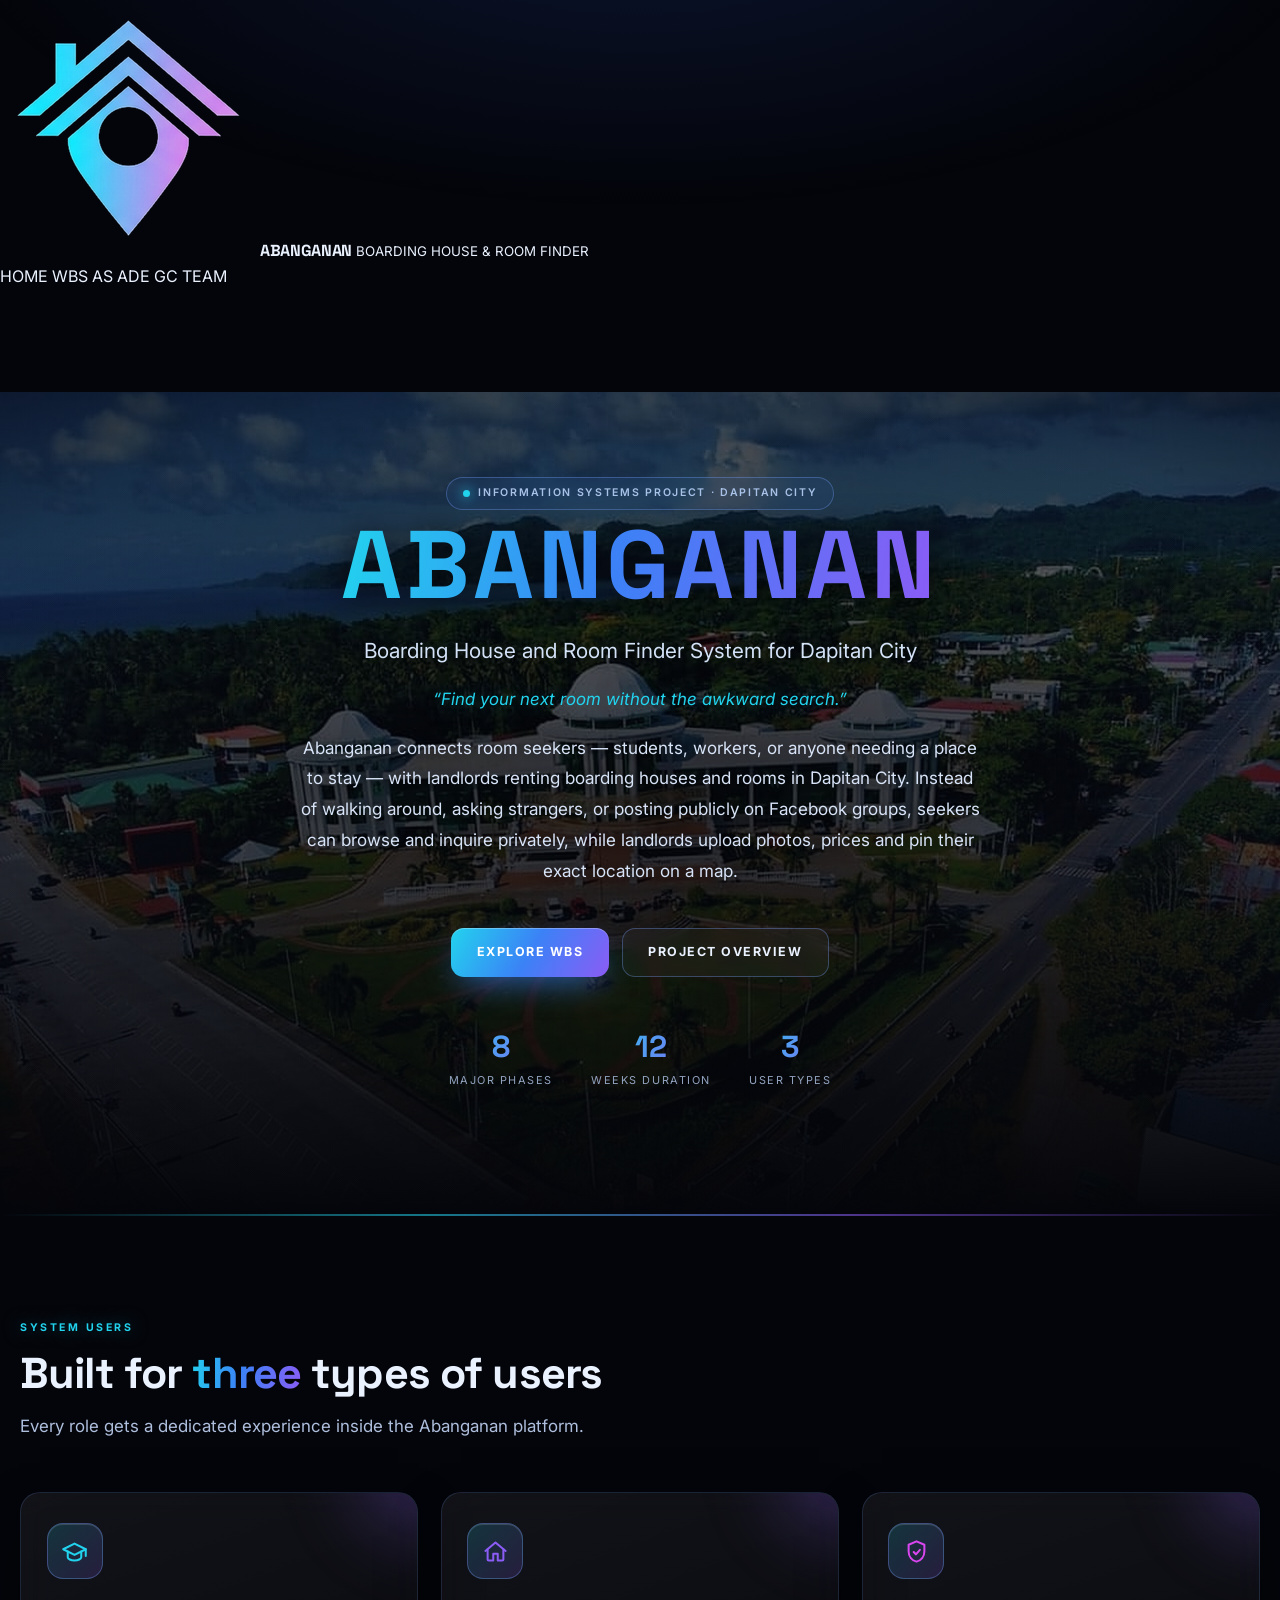
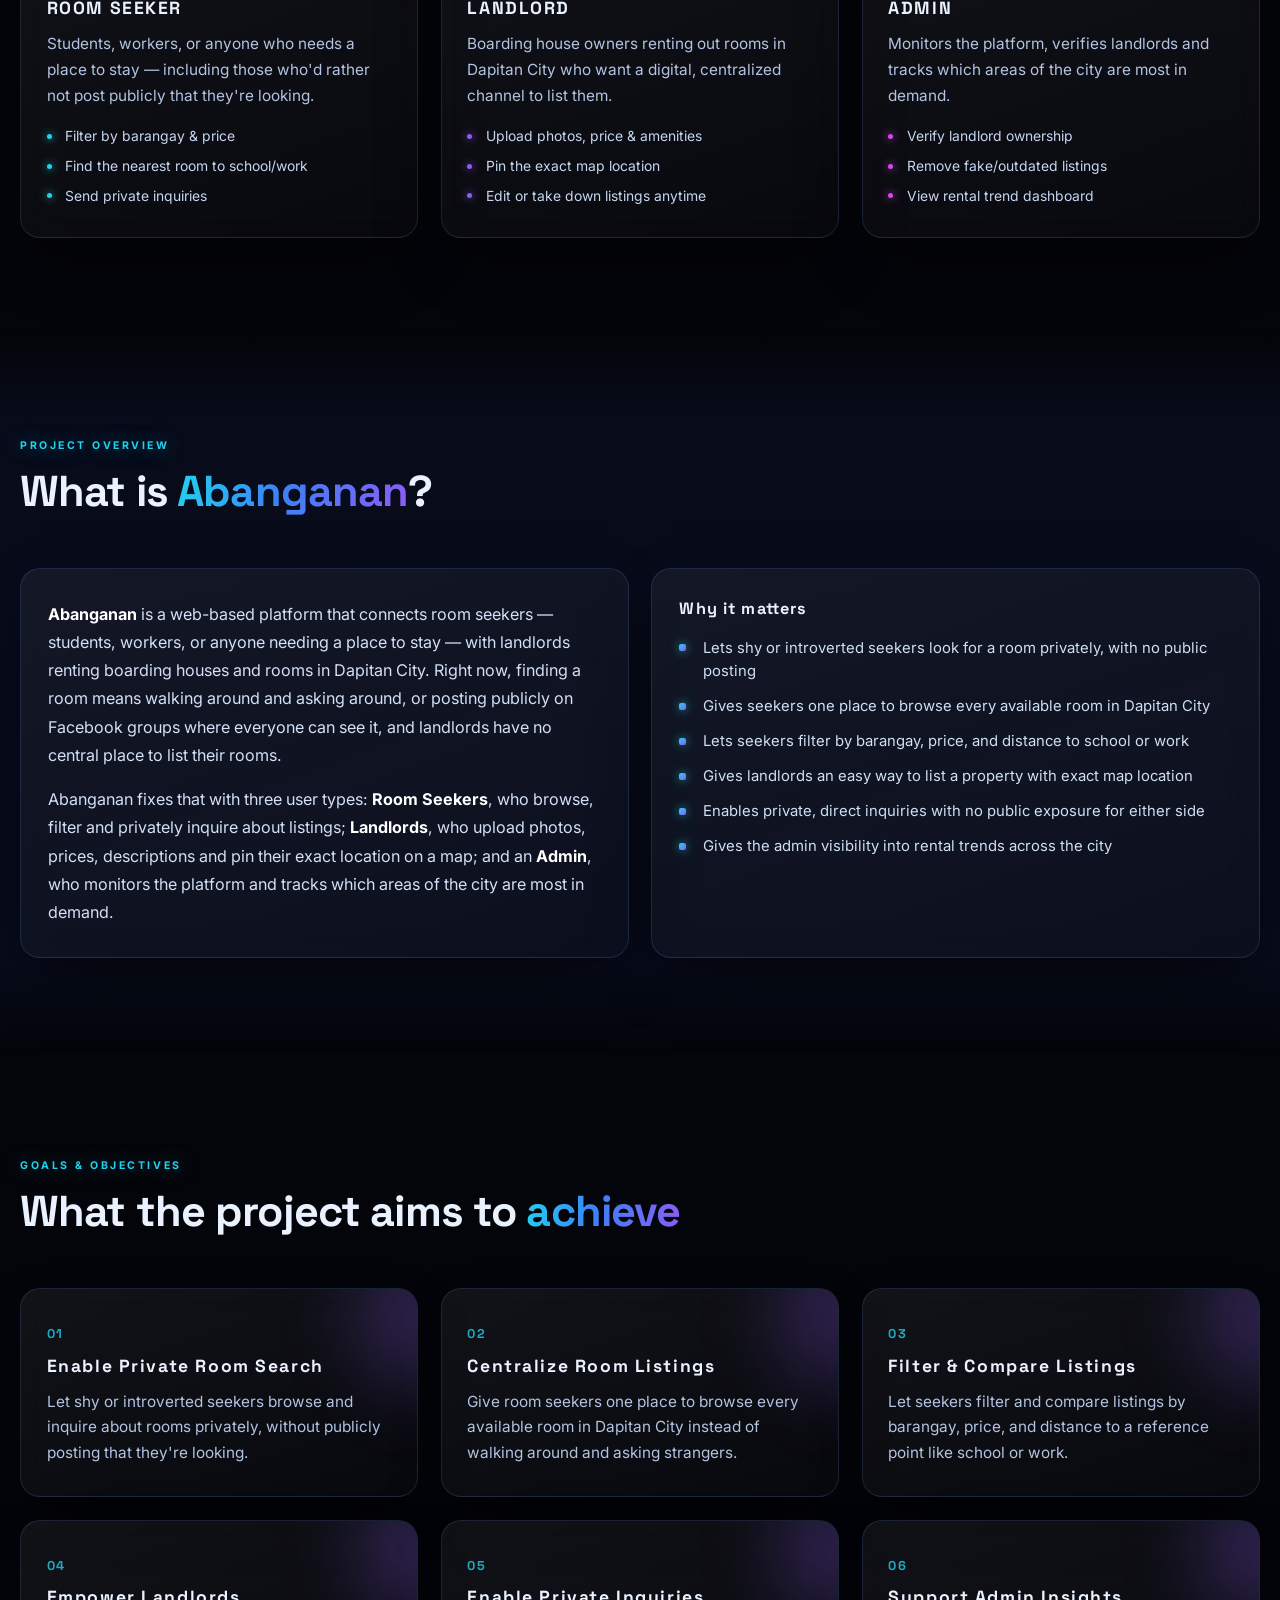
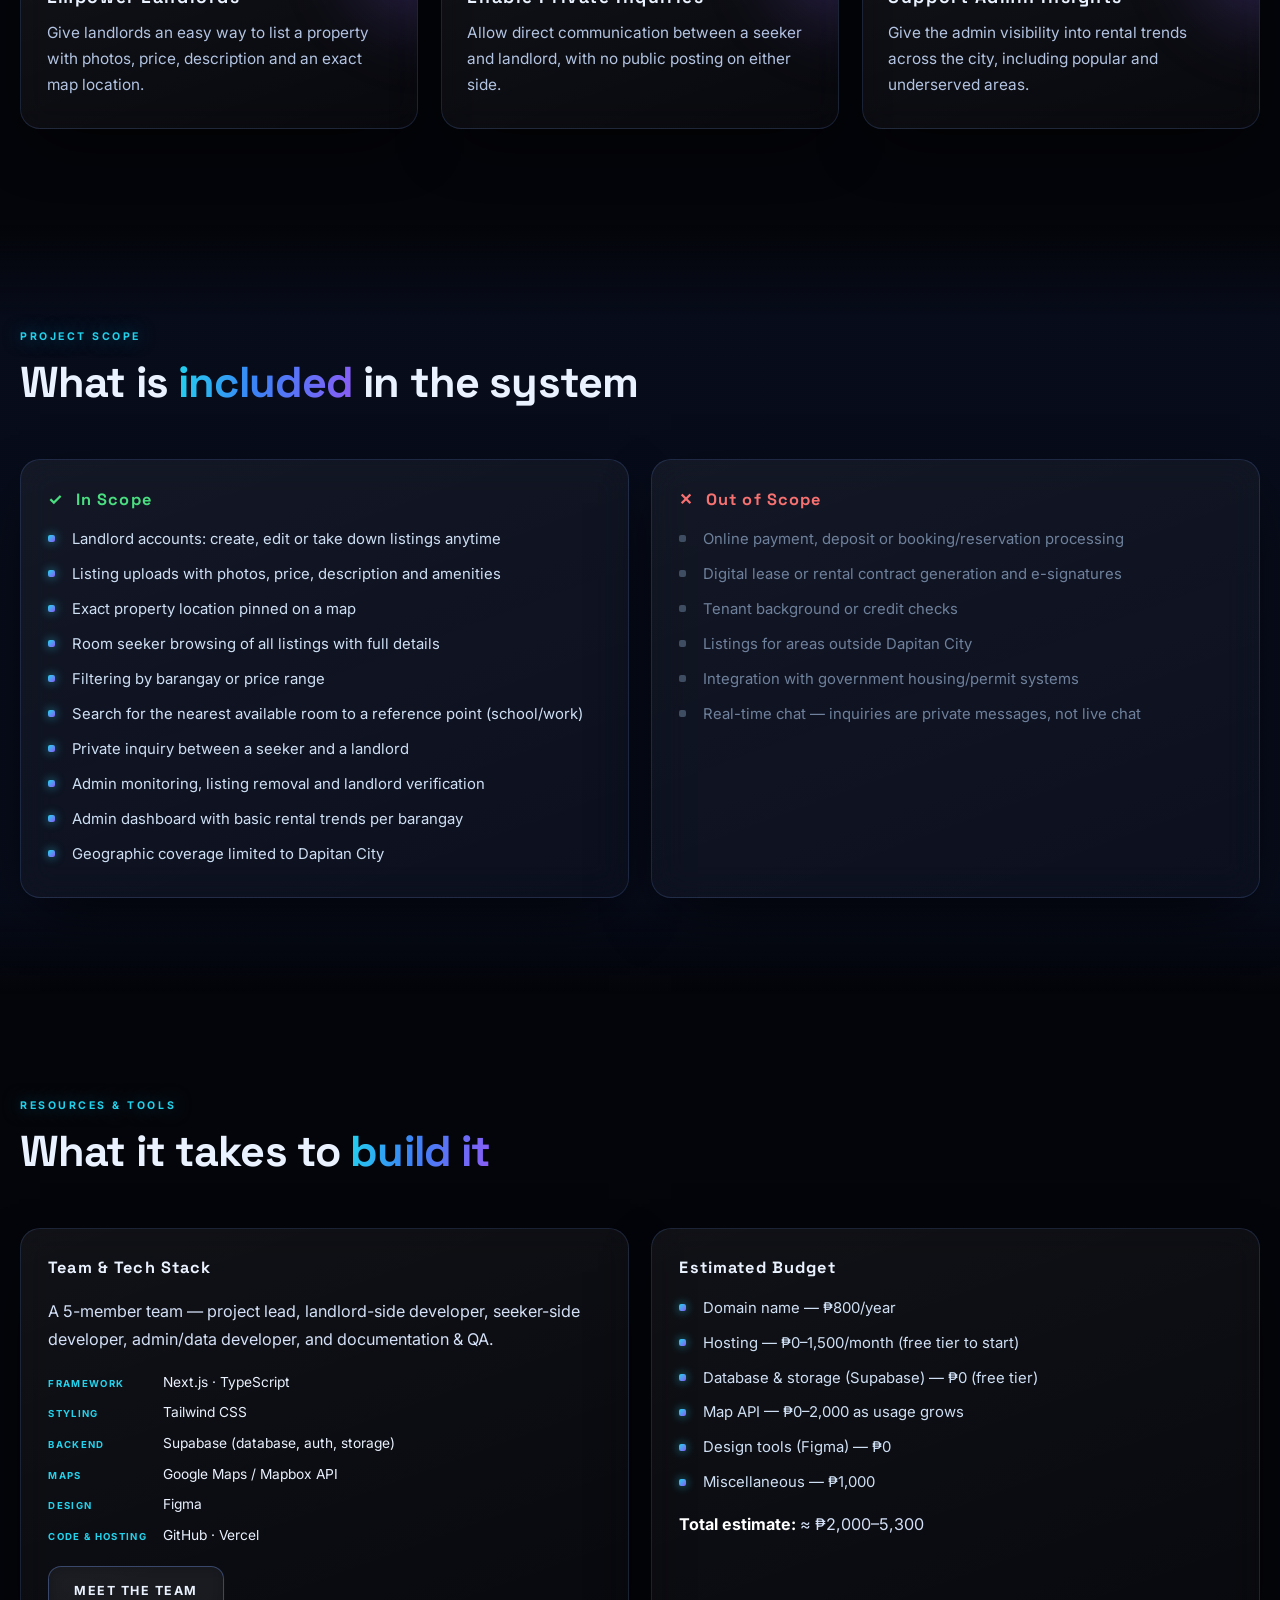
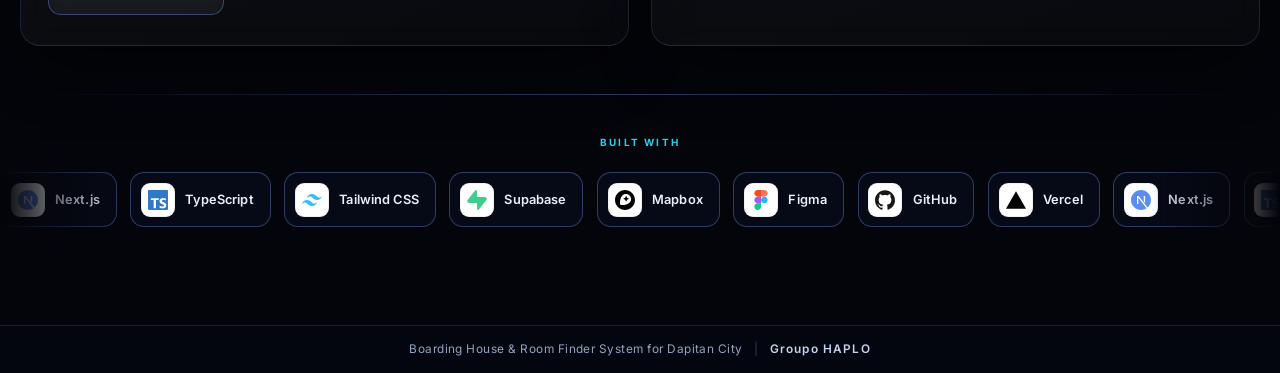
==== index.html @ c948a825 "align the 6 boxes" ====
<!DOCTYPE html>
<html lang="en">
<head>
<meta charset="UTF-8" />
<meta name="viewport" content="width=device-width, initial-scale=1.0" />
<title>ABANGANAN — Boarding House &amp; Room Finder</title>
<meta name="description" content="Abanganan: Boarding House and Room Finder System for Dapitan City — Project Portfolio" />
<link rel="icon" type="image/png" href="assets/logo.png" />
<link rel="apple-touch-icon" href="assets/logo.png" />
<link rel="preconnect" href="https://fonts.googleapis.com">
<link rel="preconnect" href="https://fonts.gstatic.com" crossorigin>
<link href="https://fonts.googleapis.com/css2?family=Space+Grotesk:wght@400;500;600;700&family=Inter:wght@300;400;500;600;700&display=swap" rel="stylesheet">
<link rel="stylesheet" href="css/style.css" />
<link rel="stylesheet" href="css/navbar.css" />
</head>
<body>

<div class="bg-static" aria-hidden="true"></div>

<header class="nav" id="nav">
  <div class="nav-inner">
    <a class="brand" href="index.html">
      <span class="brand-mark"><img src="assets/logo.png" alt="" /></span>
      <span class="brand-text">
        <strong>ABANGANAN</strong>
        <small>BOARDING HOUSE &amp; ROOM FINDER</small>
      </span>
    </a>

    <nav class="nav-links" id="navLinks">
        <a href="index.html" class="active">HOME</a>
        <a href="wbs.html">WBS</a>
        <a href="activity-sequence.html">AS</a>
        <a href="duration-estimation.html">ADE</a>
        <a href="gantt-chart.html">GC</a>
        <a href="team.html">TEAM</a>
    </nav>

    <div class="nav-end">
      <button class="hamburger" id="hamburger" aria-label="Toggle navigation" aria-expanded="false">
        <span></span><span></span><span></span>
      </button>
    </div>
  </div>
</header>

<div class="page-wrap">
<main class="page-view active">
  <section class="page-hero home-hero">
    <img class="ph-img" src="assets/hero.jpg" alt="Aerial view of Dapitan City" fetchpriority="high" />
    <div class="ph-veil" aria-hidden="true"></div>

    <div class="container ph-content">
      <div class="pill">
        <span class="dot"></span> INFORMATION SYSTEMS PROJECT &middot; DAPITAN CITY
      </div>

      <h1 class="ph-title grad-text">ABANGANAN</h1>

      <p class="ph-sub">Boarding House and Room Finder System for Dapitan City</p>

      <p class="ph-tagline">&ldquo;Find your next room without the awkward search.&rdquo;</p>

      <p class="ph-intro">
        Abanganan connects room seekers &mdash; students, workers, or anyone needing a place to stay &mdash;
        with landlords renting boarding houses and rooms in Dapitan City. Instead of walking around, asking
        strangers, or posting publicly on Facebook groups, seekers can browse and inquire privately, while
        landlords upload photos, prices and pin their exact location on a map.
      </p>

      <div class="hero-actions center">
        <a class="btn btn-primary" href="wbs.html">EXPLORE WBS</a>
        <a class="btn btn-ghost" href="#overview">PROJECT OVERVIEW</a>
      </div>

      <div class="hero-stats center">
        <div class="stat"><strong>8</strong><span>Major Phases</span></div>
        <div class="stat"><strong>12</strong><span>Weeks Duration</span></div>
        <div class="stat"><strong>3</strong><span>User Types</span></div>
      </div>
    </div>
  </section>

<section class="section" id="users">
    <div class="container">
      <div class="section-head" data-reveal>
        <span class="eyebrow">SYSTEM USERS</span>
        <h2>Built for <span class="grad-text">three</span> types of users</h2>
        <p>Every role gets a dedicated experience inside the Abanganan platform.</p>
      </div>
      <div class="card-grid three">
        <article class="glass-card tilt" style="--accent:#22d3ee" data-reveal>
          <div class="card-glow"></div>
          <div class="card-icon" aria-hidden="true">
            <svg viewBox="0 0 24 24" fill="none" stroke="currentColor" stroke-width="1.8" stroke-linecap="round" stroke-linejoin="round"><path d="M22 10 12 5 2 10l10 5 10-5Z"/><path d="M6 12v5c0 1.7 2.7 3 6 3s6-1.3 6-3v-5"/><path d="M22 10v6"/></svg>
          </div>
          <h3>ROOM SEEKER</h3>
          <p>Students, workers, or anyone who needs a place to stay &mdash; including those who'd rather not post publicly that they're looking.</p>
          <ul class="mini-list">
            <li>Filter by barangay &amp; price</li>
            <li>Find the nearest room to school/work</li>
            <li>Send private inquiries</li>
          </ul>
        </article>
        <article class="glass-card tilt" style="--accent:#8b5cf6" data-reveal>
          <div class="card-glow"></div>
          <div class="card-icon" aria-hidden="true">
            <svg viewBox="0 0 24 24" fill="none" stroke="currentColor" stroke-width="1.8" stroke-linecap="round" stroke-linejoin="round"><path d="M3 11.5 12 4l9 7.5"/><path d="M5 10v9a1 1 0 0 0 1 1h4v-6h4v6h4a1 1 0 0 0 1-1v-9"/></svg>
          </div>
          <h3>LANDLORD</h3>
          <p>Boarding house owners renting out rooms in Dapitan City who want a digital, centralized channel to list them.</p>
          <ul class="mini-list">
            <li>Upload photos, price &amp; amenities</li>
            <li>Pin the exact map location</li>
            <li>Edit or take down listings anytime</li>
          </ul>
        </article>
        <article class="glass-card tilt" style="--accent:#d946ef" data-reveal>
          <div class="card-glow"></div>
          <div class="card-icon" aria-hidden="true">
            <svg viewBox="0 0 24 24" fill="none" stroke="currentColor" stroke-width="1.8" stroke-linecap="round" stroke-linejoin="round"><path d="M12 3l7 3v6c0 4.5-3 8-7 9-4-1-7-4.5-7-9V6l7-3Z"/><path d="m9.5 12.5 2 2 3.5-4"/></svg>
          </div>
          <h3>ADMIN</h3>
          <p>Monitors the platform, verifies landlords and tracks which areas of the city are most in demand.</p>
          <ul class="mini-list">
            <li>Verify landlord ownership</li>
            <li>Remove fake/outdated listings</li>
            <li>View rental trend dashboard</li>
          </ul>
        </article>
      </div>
    </div>
  </section>
  
  
  <section class="section navy" id="overview">
    <div class="container">
      <div class="section-head" data-reveal>
        <span class="eyebrow">PROJECT OVERVIEW</span>
        <h2>What is <span class="grad-text">Abanganan</span>?</h2>
      </div>
      <div class="two-col">
        <div class="glass-panel" data-reveal>
          <p><strong>Abanganan</strong> is a web-based platform that connects room seekers &mdash; students, workers, or anyone needing a place to stay &mdash; with landlords renting boarding houses and rooms in Dapitan City. Right now, finding a room means walking around and asking around, or posting publicly on Facebook groups where everyone can see it, and landlords have no central place to list their rooms.</p>
          <p>Abanganan fixes that with three user types: <strong>Room Seekers</strong>, who browse, filter and privately inquire about listings; <strong>Landlords</strong>, who upload photos, prices, descriptions and pin their exact location on a map; and an <strong>Admin</strong>, who monitors the platform and tracks which areas of the city are most in demand.</p>
        </div>
        <div class="glass-panel" data-reveal>
          <h4 class="panel-title">Why it matters</h4>
          <ul class="check-list">
            <li>Lets shy or introverted seekers look for a room privately, with no public posting</li>
            <li>Gives seekers one place to browse every available room in Dapitan City</li>
            <li>Lets seekers filter by barangay, price, and distance to school or work</li>
            <li>Gives landlords an easy way to list a property with exact map location</li>
            <li>Enables private, direct inquiries with no public exposure for either side</li>
            <li>Gives the admin visibility into rental trends across the city</li>
          </ul>
        </div>
      </div>
    </div>
  </section>

  <section class="section" id="goals">
    <div class="container">
      <div class="section-head" data-reveal>
        <span class="eyebrow">GOALS &amp; OBJECTIVES</span>
        <h2>What the project aims to <span class="grad-text">achieve</span></h2>
      </div>
      <div class="card-grid six">
        <article class="glass-card tilt" data-reveal><div class="card-glow"></div><span class="num-badge">01</span><h3>Enable Private Room Search</h3><p>Let shy or introverted seekers browse and inquire about rooms privately, without publicly posting that they're looking.</p></article>
        <article class="glass-card tilt" data-reveal><div class="card-glow"></div><span class="num-badge">02</span><h3>Centralize Room Listings</h3><p>Give room seekers one place to browse every available room in Dapitan City instead of walking around and asking strangers.</p></article>
        <article class="glass-card tilt" data-reveal><div class="card-glow"></div><span class="num-badge">03</span><h3>Filter &amp; Compare Listings</h3><p>Let seekers filter and compare listings by barangay, price, and distance to a reference point like school or work.</p></article>
        <article class="glass-card tilt" data-reveal><div class="card-glow"></div><span class="num-badge">04</span><h3>Empower Landlords</h3><p>Give landlords an easy way to list a property with photos, price, description and an exact map location.</p></article>
        <article class="glass-card tilt" data-reveal><div class="card-glow"></div><span class="num-badge">05</span><h3>Enable Private Inquiries</h3><p>Allow direct communication between a seeker and landlord, with no public posting on either side.</p></article>
        <article class="glass-card tilt" data-reveal><div class="card-glow"></div><span class="num-badge">06</span><h3>Support Admin Insights</h3><p>Give the admin visibility into rental trends across the city, including popular and underserved areas.</p></article>
      </div>
    </div>
  </section>

  <section class="section navy" id="scope">
    <div class="container">
      <div class="section-head" data-reveal>
        <span class="eyebrow">PROJECT SCOPE</span>
        <h2>What is <span class="grad-text">included</span> in the system</h2>
      </div>
      <div class="two-col">
        <div class="glass-panel" data-reveal>
          <h4 class="panel-title in"><span class="tick">✓</span> In Scope</h4>
          <ul class="check-list">
            <li>Landlord accounts: create, edit or take down listings anytime</li>
            <li>Listing uploads with photos, price, description and amenities</li>
            <li>Exact property location pinned on a map</li>
            <li>Room seeker browsing of all listings with full details</li>
            <li>Filtering by barangay or price range</li>
            <li>Search for the nearest available room to a reference point (school/work)</li>
            <li>Private inquiry between a seeker and a landlord</li>
            <li>Admin monitoring, listing removal and landlord verification</li>
            <li>Admin dashboard with basic rental trends per barangay</li>
            <li>Geographic coverage limited to Dapitan City</li>
          </ul>
        </div>
        <div class="glass-panel" data-reveal>
          <h4 class="panel-title out"><span class="tick">✕</span> Out of Scope</h4>
          <ul class="check-list muted">
            <li>Online payment, deposit or booking/reservation processing</li>
            <li>Digital lease or rental contract generation and e-signatures</li>
            <li>Tenant background or credit checks</li>
            <li>Listings for areas outside Dapitan City</li>
            <li>Integration with government housing/permit systems</li>
            <li>Real-time chat &mdash; inquiries are private messages, not live chat</li>
          </ul>
        </div>
      </div>
    </div>
  </section>

  <section class="section" id="resources">
    <div class="container">
      <div class="section-head" data-reveal>
        <span class="eyebrow">RESOURCES &amp; TOOLS</span>
        <h2>What it takes to <span class="grad-text">build it</span></h2>
      </div>
      <div class="two-col">
        <div class="glass-panel" data-reveal>
          <h4 class="panel-title">Team &amp; Tech Stack</h4>
          <p>A 5-member team &mdash; project lead, landlord-side developer, seeker-side developer, admin/data developer, and documentation &amp; QA.</p>
          <dl class="tech-text">
            <dt>Framework</dt><dd>Next.js &middot; TypeScript</dd>
            <dt>Styling</dt><dd>Tailwind CSS</dd>
            <dt>Backend</dt><dd>Supabase (database, auth, storage)</dd>
            <dt>Maps</dt><dd>Google Maps / Mapbox API</dd>
            <dt>Design</dt><dd>Figma</dd>
            <dt>Code &amp; hosting</dt><dd>GitHub &middot; Vercel</dd>
          </dl>
          <a class="btn btn-ghost" href="team.html" style="margin-top:1.2rem;">MEET THE TEAM</a>
        </div>
        <div class="glass-panel" data-reveal>
          <h4 class="panel-title">Estimated Budget</h4>
          <ul class="check-list">
            <li>Domain name &mdash; &#8369;800/year</li>
            <li>Hosting &mdash; &#8369;0&ndash;1,500/month (free tier to start)</li>
            <li>Database &amp; storage (Supabase) &mdash; &#8369;0 (free tier)</li>
            <li>Map API &mdash; &#8369;0&ndash;2,000 as usage grows</li>
            <li>Design tools (Figma) &mdash; &#8369;0</li>
            <li>Miscellaneous &mdash; &#8369;1,000</li>
          </ul>
          <p style="margin-top:.9rem;"><strong>Total estimate:</strong> &#8776; &#8369;2,000&ndash;5,300</p>
        </div>
      </div>
    </div>
  </section>

</section>


  <section class="tech-band">
    <div class="container">
      <div class="team-tech" data-reveal>
        <span class="team-tech-label">BUILT WITH</span>
      </div>
    </div>
    <div class="tech-marquee full" aria-label="Tech stack"></div>
  </section>

</main>
</div><!-- /.page-wrap -->

<footer class="footer">
  <div class="container footer-inner">
    <a href="index.html">Boarding House &amp; Room Finder System for Dapitan City</a>
    <span class="footer-sep" aria-hidden="true">|</span>
    <span class="footer-group">Groupo HAPLO</span>
  </div>
</footer>

<script src="https://cdnjs.cloudflare.com/ajax/libs/gsap/3.12.5/gsap.min.js"></script>
<script src="js/main.js"></script>
<script src="js/animations.js"></script>
<script src="js/techstack.js"></script>

</body>
</html>
---- css/style.css ----
/* =========================================================
   ABANGANAN — SINGLE FILE STYLESHEET
   ========================================================= */
*, *::before, *::after { box-sizing: border-box; margin: 0; padding: 0; }

:root {
  --bg: #04050a;
  --navy: #080d1c;
  --navy-2: #0b1226;
  --stroke: rgba(120,160,255,.16);
  --stroke-2: rgba(120,160,255,.34);
  --text: #eaf2ff;
  --muted: #93a4c0;
  --cyan: #22d3ee;
  --blue: #3b82f6;
  --violet: #8b5cf6;
  --radius: 20px;
  --shadow: 0 24px 60px -20px rgba(0,0,0,.85);
  --nav-h: 76px;
  --maxw: 1280px;
}

html { scroll-behavior: smooth; }

body {
  font-family: 'Inter', system-ui, -apple-system, sans-serif;
  background: var(--bg);
  color: var(--text);
  line-height: 1.65;
  overflow-x: hidden;
  -webkit-font-smoothing: antialiased;
  min-height: 100vh;
}

h1, h2, h3, h4, .brand-text strong, .pt-logo {
  font-family: 'Space Grotesk', 'Inter', sans-serif;
  letter-spacing: -.02em;
  line-height: 1.15;
}

a { color: inherit; text-decoration: none; }
ul { list-style: none; }
button { font-family: inherit; cursor: pointer; border: none; background: none; color: inherit; }
canvas { display: block; }

.container { width: min(100% - 2.5rem, var(--maxw)); margin-inline: auto; }

.grad-text {
  background: linear-gradient(100deg, var(--cyan), var(--blue) 45%, var(--violet));
  -webkit-background-clip: text;
  background-clip: text;
  color: transparent;
}

/* ---------- STATIC BACKGROUND (animations removed) ---------- */
.bg-static {
  position: fixed; inset: 0; z-index: 0; pointer-events: none;
  background:
    radial-gradient(ellipse 90% 55% at 50% -10%, rgba(30,58,138,.28), transparent 60%),
    radial-gradient(ellipse 70% 50% at 100% 100%, rgba(8,145,178,.16), transparent 60%),
    radial-gradient(ellipse 60% 45% at 0% 85%, rgba(109,40,217,.14), transparent 60%);
}

.page-wrap { position: relative; z-index: 1; padding-top: var(--nav-h); }

/* ---------- PAGE VIEWS (multi-page simulation) ---------- */
.page-view {
  display: none;
  animation: viewIn .55s cubic-bezier(.2,.7,.3,1);
}
.page-view.active { display: block; }

@keyframes viewIn {
  from { opacity: 0; transform: translateY(14px); }
  to { opacity: 1; transform: translateY(0); }
}

/* ---------- PAGE TRANSITION OVERLAY ---------- */
.page-transition {
  position: fixed; inset: 0; z-index: 9999;
  background: radial-gradient(ellipse at center, #0a1230 0%, #04050a 70%);
  display: grid; place-items: center;
  opacity: 0; visibility: hidden;
  transition: opacity .42s ease, visibility .42s ease;
}
.page-transition.active { opacity: 1; visibility: visible; }

.pt-inner { text-align: center; }

.pt-logo {
  font-size: clamp(1.6rem, 4vw, 2.6rem);
  font-weight: 700; letter-spacing: .22em;
  background: linear-gradient(100deg, var(--cyan), var(--violet));
  -webkit-background-clip: text; background-clip: text; color: transparent;
  margin-bottom: 1.2rem;
}

.pt-bar { width: min(280px, 60vw); height: 3px; background: rgba(255,255,255,.1); border-radius: 99px; overflow: hidden; margin-inline: auto; }
.pt-bar span { display: block; height: 100%; width: 40%; border-radius: 99px;
  background: linear-gradient(90deg, var(--cyan), var(--violet));
  animation: ptSlide .9s ease-in-out infinite; }
@keyframes ptSlide { 0% { transform: translateX(-110%); } 100% { transform: translateX(360%); } }

/* ---------- NAVIGATION ---------- */
/* moved to navbar.css — see that file for header/brand/hamburger styles */

/* ---------- BUTTONS ---------- */
.btn {
  display: inline-flex; align-items: center; justify-content: center; gap: .5rem;
  padding: .82rem 1.6rem; border-radius: 13px;
  font-size: .78rem; font-weight: 700; letter-spacing: .12em;
  transition: transform .28s ease, box-shadow .28s ease, background .28s ease, border-color .28s ease;
  white-space: nowrap; cursor: pointer;
}
.btn-primary {
  color: #fff;
  background: linear-gradient(120deg, var(--cyan), var(--blue) 50%, var(--violet));
  box-shadow: 0 12px 34px -10px rgba(59,130,246,.8), inset 0 1px 0 rgba(255,255,255,.28);
}
.btn-primary:hover { transform: translateY(-3px); box-shadow: 0 20px 44px -12px rgba(59,130,246,.95); }

.btn-ghost {
  color: var(--text);
  border: 1px solid var(--stroke-2);
  background: rgba(255,255,255,.035);
  backdrop-filter: blur(8px);
}
.btn-ghost:hover { transform: translateY(-3px); border-color: var(--cyan); box-shadow: 0 0 24px rgba(34,211,238,.3); }

/* ---------- HERO ---------- */
.hero { position: relative; padding: clamp(3rem, 8vw, 6rem) 0 clamp(3rem, 7vw, 5rem); }


.pill {
  display: inline-flex; align-items: center; gap: .55rem;
  padding: .42rem 1rem; border-radius: 99px;
  font-size: .66rem; font-weight: 600; letter-spacing: .16em; color: #a9c2e8;
  border: 1px solid var(--stroke-2);
  background: rgba(59,130,246,.08);
  backdrop-filter: blur(8px);
}
.pill .dot { width: 7px; height: 7px; border-radius: 50%; background: var(--cyan); box-shadow: 0 0 12px var(--cyan); animation: pulse 2s ease-in-out infinite; }
@keyframes pulse { 0%,100% { opacity: 1; transform: scale(1);} 50% { opacity: .45; transform: scale(.8);} }




.hero-actions { display: flex; flex-wrap: wrap; gap: .8rem; margin-top: 2rem; }
.hero-actions.center { justify-content: center; margin-top: 2.6rem; }

.hero-stats { display: flex; flex-wrap: wrap; gap: 2.4rem; margin-top: 2.8rem; }
.stat { display: flex; flex-direction: column; }
.stat strong { font-family: 'Space Grotesk', sans-serif; font-size: 1.9rem; font-weight: 700;
  background: linear-gradient(120deg, var(--cyan), var(--violet)); -webkit-background-clip: text; background-clip: text; color: transparent; }
.stat span { font-size: .68rem; letter-spacing: .14em; color: var(--muted); text-transform: uppercase; }

/* ---------- SECTIONS ---------- */
.section { padding: clamp(3.5rem, 8vw, 6rem) 0; position: relative; }
.section.navy { background: linear-gradient(180deg, transparent, rgba(8,13,28,.9) 12%, rgba(8,13,28,.9) 88%, transparent); }

.section-head { max-width: 780px; margin-bottom: clamp(2rem, 4vw, 3.2rem); }
.section-head.center { margin-inline: auto; text-align: center; }

.eyebrow {
  display: inline-block; font-size: .66rem; font-weight: 700; letter-spacing: .24em;
  color: var(--cyan); margin-bottom: .8rem; text-transform: uppercase;
  text-shadow: 0 0 18px rgba(34,211,238,.5);
}
.section-head h2 { font-size: clamp(1.7rem, 4.2vw, 2.7rem); font-weight: 700; margin-bottom: .8rem; }
.section-head p { color: #aebedd; font-size: 1.06rem; line-height: 1.7; max-width: 60ch; }
.section-head.center p { margin-inline: auto; }

/* ---------- CARDS ---------- */
.card-grid { display: grid; gap: 1.4rem; }
.card-grid.three { grid-template-columns: repeat(auto-fit, minmax(260px, 1fr)); }
.card-grid.six { grid-template-columns: repeat(3, 1fr); }
@media (max-width: 900px) { .card-grid.six { grid-template-columns: repeat(2, 1fr); } }
@media (max-width: 560px) { .card-grid.six { grid-template-columns: 1fr; } }

.glass-card {
  position: relative; padding: 1.9rem 1.6rem; border-radius: var(--radius);
  background: linear-gradient(160deg, rgba(255,255,255,.06), rgba(255,255,255,.02));
  border: 1px solid var(--stroke);
  backdrop-filter: blur(16px);
  box-shadow: var(--shadow);
  overflow: hidden;
  transition: border-color .35s ease, box-shadow .35s ease, transform .35s ease;
  transform-style: preserve-3d;
}
.glass-card::before {
  content: ""; position: absolute; inset: 0;
  background: radial-gradient(500px circle at var(--mx, 50%) var(--my, 0%), rgba(34,211,238,.13), transparent 42%);
  opacity: 0; transition: opacity .35s ease; pointer-events: none;
}
.glass-card:hover::before { opacity: 1; }
.glass-card:hover { border-color: var(--stroke-2); box-shadow: 0 30px 70px -22px rgba(0,0,0,.95), 0 0 40px rgba(59,130,246,.18); }

.card-glow {
  position: absolute; top: -40%; right: -30%; width: 220px; height: 220px;
  background: radial-gradient(circle, rgba(139,92,246,.35), transparent 68%);
  filter: blur(30px); pointer-events: none;
}

.card-icon {
  width: 56px; height: 56px; border-radius: 16px; display: grid; place-items: center;
  margin-bottom: 1.2rem; color: var(--accent, var(--cyan));
  background: linear-gradient(135deg, rgba(34,211,238,.18), rgba(139,92,246,.18));
  border: 1px solid var(--stroke-2);
  box-shadow: inset 0 1px 0 rgba(255,255,255,.14);
  transition: transform .35s ease, box-shadow .35s ease;
}
.card-icon svg { width: 27px; height: 27px; }
.glass-card:hover .card-icon {
  transform: translateY(-2px) scale(1.05);
  box-shadow: inset 0 1px 0 rgba(255,255,255,.2), 0 0 22px -4px var(--accent, var(--cyan));
}

.glass-card h3 { font-size: 1.1rem; font-weight: 700; letter-spacing: .09em; margin-bottom: .8rem; }
.glass-card p { color: #b3c4e2; font-size: .96rem; line-height: 1.68; }

.mini-list { margin-top: 1.1rem; display: grid; gap: .55rem; }
.mini-list li { font-size: .87rem; color: #c7d6f0; padding-left: 1.15rem; position: relative; line-height: 1.5; }
.mini-list li::before {
  content: ""; position: absolute; left: 0; top: .55em;
  width: 5px; height: 5px; border-radius: 50%;
  background: var(--accent, var(--cyan)); box-shadow: 0 0 8px var(--accent, var(--cyan));
}

.num-badge {
  display: inline-block; font-family: 'Space Grotesk', sans-serif; font-weight: 700;
  font-size: .8rem; letter-spacing: .12em; color: var(--cyan); margin-bottom: .7rem;
  opacity: .8;
}

/* ---------- PANELS ---------- */
.two-col { display: grid; grid-template-columns: minmax(0,1fr) minmax(0,1fr); gap: 1.4rem; }

.glass-panel {
  min-width: 0;
  padding: 1.9rem 1.7rem; border-radius: var(--radius);
  background: linear-gradient(160deg, rgba(255,255,255,.055), rgba(255,255,255,.018));
  border: 1px solid var(--stroke);
  backdrop-filter: blur(16px);
  box-shadow: var(--shadow);
}
.glass-panel p { color: #d3e0f7; font-size: 1.01rem; line-height: 1.75; margin-bottom: 1rem; }
.glass-panel p:last-child { margin-bottom: 0; }
.glass-panel strong { color: #fff; font-weight: 700; }

.panel-title { font-size: 1.02rem; font-weight: 700; letter-spacing: .07em; margin-bottom: 1.15rem; }
.panel-title.in { color: #4ade80; }
.panel-title.out { color: #f87171; }
.panel-title .tick { margin-right: .45rem; }

.check-list { display: grid; gap: .7rem; }
.check-list li {
  position: relative; padding-left: 1.5rem; font-size: .93rem; color: #cfe0f5; line-height: 1.6;
}
.check-list li::before {
  content: ""; position: absolute; left: 0; top: .5em;
  width: 7px; height: 7px; border-radius: 2px;
  background: linear-gradient(135deg, var(--cyan), var(--violet));
  box-shadow: 0 0 10px rgba(34,211,238,.7);
}
.check-list.muted li { color: #6f819c; }
.check-list.muted li::before { background: #3f4d63; box-shadow: none; }

/* ---------- EXPLORE GRID ---------- */
.explore-grid { display: grid; grid-template-columns: repeat(auto-fit, minmax(220px, 1fr)); gap: 1.2rem; }

.explore-card {
  position: relative; display: flex; flex-direction: column;
  padding: 1.7rem 1.4rem; border-radius: var(--radius);
  background: linear-gradient(160deg, rgba(255,255,255,.06), rgba(255,255,255,.02));
  border: 1px solid var(--stroke);
  backdrop-filter: blur(16px);
  box-shadow: var(--shadow);
  overflow: hidden;
  cursor: pointer;
  transition: transform .35s ease, border-color .35s ease, box-shadow .35s ease;
}
.explore-card::after {
  content: ""; position: absolute; inset: auto 0 0 0; height: 2px;
  background: linear-gradient(90deg, var(--cyan), var(--violet));
  transform: scaleX(0); transform-origin: left; transition: transform .4s ease;
}
.explore-card:hover::after { transform: scaleX(1); }
.explore-card:hover { transform: translateY(-7px); border-color: var(--stroke-2); box-shadow: 0 34px 70px -24px rgba(0,0,0,.95), 0 0 36px rgba(34,211,238,.2); }

.ec-tag {
  display: inline-block; align-self: flex-start;
  font-size: .62rem; font-weight: 700; letter-spacing: .18em;
  padding: .3rem .7rem; border-radius: 8px; margin-bottom: 1rem;
  color: var(--cyan); border: 1px solid rgba(34,211,238,.35);
  background: rgba(34,211,238,.09);
}
.explore-card h3 { font-size: .98rem; margin-bottom: .6rem; }
.explore-card p { font-size: .82rem; color: var(--muted); flex: 1; }
.ec-link { margin-top: 1.1rem; font-size: .7rem; font-weight: 700; letter-spacing: .14em; color: var(--cyan); }

/* =========================================================
   PAGE HERO BANNER (photo header on every navbar page)
   ========================================================= */
.page-hero {
  position: relative;
  overflow: hidden;
  display: flex; align-items: center; justify-content: center;
  text-align: center;
  /* exactly one full screen, so the next section never peeks in */
  min-height: calc(100vh - var(--nav-h));
  min-height: calc(100svh - var(--nav-h));
  padding: clamp(2rem, 5vw, 3.4rem) 0 clamp(4rem, 8vw, 6rem);
  border-bottom: none;
}

.page-hero.home-hero {
  min-height: calc(100vh - var(--nav-h));
  min-height: calc(100svh - var(--nav-h));
}

.ph-img {
  position: absolute; inset: 0; z-index: 0;
  width: 100%; height: 100%;
  object-fit: cover;
  object-position: center 45%;
  display: block;
}

.ph-veil {
  position: absolute; inset: 0; z-index: 1;
  background:
    radial-gradient(ellipse 62% 55% at 50% 52%, rgba(4,5,10,.70), rgba(4,5,10,.30) 70%, transparent),
    linear-gradient(180deg,
      rgba(4,5,10,.58) 0%,
      rgba(4,5,10,.20) 26%,
      rgba(4,5,10,.34) 56%,
      rgba(4,5,10,.86) 87%,
      var(--bg) 100%),
    linear-gradient(90deg, rgba(8,13,28,.45), rgba(8,13,28,0) 46%, rgba(8,13,28,.45));
}

.ph-veil::after {
  content: ""; position: absolute; left: 0; right: 0; bottom: 0; height: 2px;
  background: linear-gradient(90deg, transparent, rgba(34,211,238,.55), rgba(139,92,246,.55), transparent);
}

.ph-content {
  position: relative; z-index: 2;
  display: flex; flex-direction: column; align-items: center;
}

.ph-eyebrow {
  display: inline-block;
  font-size: .64rem; font-weight: 700; letter-spacing: .26em; text-transform: uppercase;
  color: #bfe6f5;
  padding: .4rem 1rem; border-radius: 99px;
  border: 1px solid var(--stroke-2);
  background: rgba(6,12,28,.5);
  backdrop-filter: blur(10px);
  margin-bottom: 1rem;
}

.ph-title {
  font-size: clamp(1.85rem, 5.4vw, 3.4rem);
  font-weight: 700; letter-spacing: -.02em;
  margin-bottom: .75rem;
  max-width: 20ch;
  filter: drop-shadow(0 4px 18px rgba(0,0,0,.85));
}
.home-hero .ph-title {
  font-size: clamp(2.9rem, 9vw, 6rem);
  letter-spacing: .04em;
  max-width: none;
  margin-bottom: .9rem;
}

.ph-sub {
  color: #d3e2f7; font-weight: 400;
  font-size: clamp(.9rem, 1.8vw, 1.12rem);
  max-width: 56ch; margin-inline: auto;
  text-shadow: 0 2px 18px rgba(0,0,0,.8);
}
.home-hero .ph-sub { font-size: clamp(1rem, 2.1vw, 1.3rem); }

.ph-tagline {
  margin-top: 1.1rem;
  font-size: clamp(.9rem, 1.7vw, 1.06rem);
  font-style: italic; color: var(--cyan);
  text-shadow: 0 0 26px rgba(34,211,238,.5);
}

.ph-intro {
  margin-top: 1.15rem;
  max-width: 62ch;
  font-size: clamp(.92rem, 1.65vw, 1.07rem);
  line-height: 1.8;
  color: #d7e3f7;
  text-shadow: 0 2px 16px rgba(0,0,0,.9);
}

.ph-divider {
  width: 110px; height: 3px; border-radius: 99px; margin: 1.5rem auto 0;
  background: linear-gradient(90deg, transparent, var(--cyan), var(--violet), transparent);
  box-shadow: 0 0 20px rgba(34,211,238,.6);
}

.hero-actions.center { justify-content: center; }
.hero-stats.center { justify-content: center; }

.ph-scroll {
  position: absolute; left: 50%; bottom: 1.6rem; transform: translateX(-50%);
  z-index: 3;
  display: flex; flex-direction: column; align-items: center; gap: .5rem;
  font-size: .58rem; letter-spacing: .24em; color: #a8c0dd;
  text-shadow: 0 1px 10px rgba(0,0,0,.9);
  animation: cueBob 2.8s ease-in-out infinite;
}
.ph-scroll i {
  display: block; width: 1px; height: 34px;
  background: linear-gradient(180deg, var(--cyan), transparent);
}
@keyframes cueBob {
  0%, 100% { transform: translateX(-50%) translateY(0); opacity: .9; }
  50%      { transform: translateX(-50%) translateY(7px); opacity: .55; }
}
@media (prefers-reduced-motion: reduce) { .ph-scroll { animation: none; } }

/* ---------- FOOTER ---------- */
.footer {
  position: relative; z-index: 1;
  margin-top: 2.2rem;
  padding: .85rem 0;
  border-top: 1px solid var(--stroke);
  background: rgba(5,8,18,.72);
  backdrop-filter: blur(14px);
  -webkit-backdrop-filter: blur(14px);
}
.footer-inner {
  display: flex; flex-wrap: wrap;
  align-items: center; justify-content: center;
  gap: .3rem .7rem; text-align: center;
  font-size: .74rem; letter-spacing: .04em; color: var(--muted);
}
.footer-inner a { color: var(--muted); transition: color .25s ease; }
.footer-inner a:hover { color: var(--cyan); }
.footer-sep { color: rgba(120,160,255,.35); }
.footer-group { color: #c3d4ee; font-weight: 600; letter-spacing: .1em; }

/* =========================================================
   WBS PAGE — ORG CHART
   ========================================================= */
.wbs-wrap { position: relative; padding: 0 0 3.5rem; }

.wbs-hint {
  text-align: center; margin-bottom: 1.2rem;
  font-size: .68rem; letter-spacing: .12em; color: #7d8ea9;
}
/* kept only for very small / no-JS fallback — see wbs.js fitWBS() */

.wbs-scroll {
  /* the chart now auto-shrinks to fit (see wbs.js fitWBS()) instead of
     scrolling sideways — overflow stays as a safety net only */
  overflow-x: hidden; overflow-y: visible;
  padding: .5rem 1.25rem 1.5rem;
}

.wbs-chart {
  width: 1480px;      /* comfortable, fixed "natural" size */
  max-width: 100%;
  margin-inline: auto;
  position: relative;
  transform-origin: top left;
  transition: transform .25s ease;
}

/* ---- root box ---- */
.wbs-root {
  margin: 0 auto; max-width: 420px; text-align: center;
  padding: 1.1rem 1.6rem; border-radius: 16px;
  background: linear-gradient(135deg, rgba(34,211,238,.18), rgba(139,92,246,.18));
  border: 1px solid var(--stroke-2);
  box-shadow: 0 0 40px rgba(59,130,246,.22), var(--shadow);
  backdrop-filter: blur(16px);
}
.wbs-root .r-tag {
  display: block; font-size: .58rem; font-weight: 700; letter-spacing: .22em;
  color: var(--cyan); margin-bottom: .35rem;
}
.wbs-root h3 { font-size: 1.25rem; letter-spacing: .1em; margin-bottom: .25rem; }
.wbs-root p { font-size: .76rem; color: #b9cbe6; }

/* ---- connectors ---- */
.wbs-trunk {
  width: 2px; height: 34px; margin: 0 auto;
  background: linear-gradient(180deg, var(--cyan), rgba(139,92,246,.75));
}
.wbs-spine {
  height: 2px;
  margin: 0 calc(100% / 16);
  background: linear-gradient(90deg, rgba(34,211,238,.9), rgba(139,92,246,.9));
  box-shadow: 0 0 14px rgba(34,211,238,.35);
}

/* ---- the nine columns ---- */
.wbs-cols {
  /* every branch uses the same colour — the numbering carries the hierarchy */
  --c: #3b82f6;
  display: grid;
  grid-template-columns: repeat(8, minmax(0, 1fr));
  gap: 12px;
  align-items: start;
}

.wbs-cols-8 { grid-template-columns: repeat(8, minmax(0, 1fr)); }

.wbs-col { position: relative; padding-top: 26px; }
.wbs-col::before {
  content: ""; position: absolute; top: 0; left: 50%;
  width: 2px; height: 26px; transform: translateX(-50%);
  background: linear-gradient(180deg, rgba(139,92,246,.9), var(--c));
}

.wbs-col-head {
  width: 100%; text-align: center;
  display: flex; flex-direction: column; justify-content: center;
  min-height: 104px;
  padding: .7rem .6rem .75rem;
  border-radius: 12px 12px 4px 4px;
  background: linear-gradient(160deg, var(--c), color-mix(in srgb, var(--c) 68%, #000));
  border: 1px solid color-mix(in srgb, var(--c) 60%, transparent);
  box-shadow: 0 10px 26px -12px rgba(0,0,0,.9), inset 0 1px 0 rgba(255,255,255,.22);
  color: #fff; cursor: default;
}
.wbs-col .cid {
  display: block; font-family: 'Space Grotesk', sans-serif;
  font-size: .92rem; font-weight: 700; line-height: 1.1;
}
.wbs-col .ctitle {
  display: block; margin-top: .15rem;
  font-family: 'Space Grotesk', sans-serif;
  font-size: .7rem; font-weight: 600; line-height: 1.25;
  text-shadow: 0 1px 4px rgba(0,0,0,.4);
}
.wbs-col .ccount {
  display: block; margin-top: .28rem;
  font-size: .55rem; letter-spacing: .12em; text-transform: uppercase;
  color: rgba(255,255,255,.72);
}
.wbs-col .ctoggle { display: none; }

.wbs-col-list { display: flex; flex-direction: column; gap: 8px; margin-top: 10px; }

.wbs-sub {
  position: relative;
  display: flex; align-items: center;
  min-height: 62px;
  padding: .5rem .6rem .5rem .65rem;
  border-radius: 8px;
  font-size: .71rem; line-height: 1.48; color: #dbe7f8;
  background: color-mix(in srgb, var(--c) 17%, rgba(9,14,30,.92));
  border: 1px solid color-mix(in srgb, var(--c) 42%, transparent);
  border-left: 3px solid var(--c);
  transition: transform .25s ease, box-shadow .25s ease, background .25s ease;
}
.wbs-sub:hover {
  transform: translateY(-2px);
  background: color-mix(in srgb, var(--c) 30%, rgba(9,14,30,.92));
  box-shadow: 0 10px 22px -10px rgba(0,0,0,.95), 0 0 16px -2px var(--c);
  z-index: 2;
}
.wbs-sub .sid {
  display: inline-block; margin-right: .3rem;
  font-weight: 700; font-size: .6rem;
  color: color-mix(in srgb, var(--c) 55%, #ffffff);
}
.wbs-sub .stx { color: #e3edfb; }

/* =========================================================
   ACTIVITY SEQUENCE PAGE
   ========================================================= */
.flow { max-width: 900px; margin-inline: auto; display: flex; flex-direction: column; align-items: stretch; }

.flow-node {
  position: relative;
  padding: 1.5rem 1.6rem; border-radius: var(--radius);
  background: linear-gradient(150deg, rgba(255,255,255,.06), rgba(255,255,255,.015));
  border: 1px solid var(--stroke);
  border-left: 3px solid var(--accent, var(--cyan));
  backdrop-filter: blur(16px);
  box-shadow: var(--shadow);
  transition: transform .35s ease, box-shadow .35s ease, border-color .35s ease;
}
.flow-node:hover {
  transform: translateX(8px);
  box-shadow: 0 26px 60px -24px rgba(0,0,0,.95), 0 0 34px rgba(34,211,238,.3);
}

.flow-node-head { display: flex; align-items: center; gap: .9rem; margin-bottom: .9rem; }
.flow-num {
  width: 42px; height: 42px; border-radius: 13px; flex-shrink: 0;
  display: grid; place-items: center;
  font-family: 'Space Grotesk', sans-serif; font-weight: 700; font-size: .95rem; color: #fff;
  background: linear-gradient(135deg, var(--accent, var(--cyan)), rgba(139,92,246,.85));
  box-shadow: 0 0 20px rgba(34,211,238,.5);
}
.flow-node-head h3 { font-size: 1.02rem; font-weight: 700; letter-spacing: .06em; }
.flow-node-head small { display: block; font-size: .68rem; color: #9fb0cc; letter-spacing: .14em; margin-top: .1rem; }

.flow-activities { display: grid; grid-template-columns: repeat(auto-fit, minmax(190px, 1fr)); gap: .4rem .9rem; }
.flow-activities li {
  position: relative; padding-left: 1.15rem;
  font-size: .87rem; line-height: 1.55; color: #c7d6f0;
}
.flow-activities li::before {
  content: ""; position: absolute; left: 0; top: .55em;
  width: 5px; height: 5px; border-radius: 50%;
  background: var(--accent, var(--cyan));
  box-shadow: 0 0 8px var(--accent, var(--cyan));
}

.flow-arrow {
  display: grid; place-items: center; height: 74px; position: relative;
}
.flow-arrow::before {
  content: ""; position: absolute; top: 0; bottom: 0; left: 50%; transform: translateX(-50%);
  width: 2px;
  background: linear-gradient(180deg, transparent, rgba(34,211,238,.7), rgba(139,92,246,.7), transparent);
  background-size: 100% 220%;
  animation: flowDown 2.2s linear infinite;
}
@keyframes flowDown { 0% { background-position: 0 -120%; } 100% { background-position: 0 120%; } }
.flow-arrow i {
  position: relative; z-index: 2;
  width: 0; height: 0;
  border-left: 6px solid transparent; border-right: 6px solid transparent;
  border-top: 9px solid var(--cyan);
  filter: drop-shadow(0 0 8px var(--cyan));
  animation: arrowPulse 1.6s ease-in-out infinite;
}
@keyframes arrowPulse { 0%,100% { opacity: .45; transform: translateY(-2px);} 50% { opacity: 1; transform: translateY(2px);} }

.flow-terminal {
  text-align: center; padding: 1.1rem 2rem; border-radius: 99px;
  font-family: 'Space Grotesk', sans-serif; font-weight: 700; letter-spacing: .26em; font-size: .82rem;
  background: linear-gradient(120deg, rgba(34,211,238,.16), rgba(139,92,246,.16));
  border: 1px solid var(--stroke-2);
  box-shadow: 0 0 34px rgba(34,211,238,.25);
  width: fit-content; margin-inline: auto;
}
.flow-terminal.end { background: linear-gradient(120deg, rgba(139,92,246,.18), rgba(34,211,238,.12)); }

/* =========================================================
   DURATION ESTIMATION PAGE
   ========================================================= */
.ade-table-wrap {
  border-radius: var(--radius); overflow: hidden;
  border: 1px solid var(--stroke);
  background: linear-gradient(160deg, rgba(255,255,255,.05), rgba(255,255,255,.015));
  backdrop-filter: blur(16px);
  box-shadow: var(--shadow);
}

.ade-table { width: 100%; border-collapse: collapse; font-size: .9rem; }
.ade-table thead th {
  text-align: left; padding: 1.2rem 1.2rem;
  font-size: .7rem; font-weight: 700; letter-spacing: .18em; text-transform: uppercase;
  color: var(--cyan);
  background: linear-gradient(120deg, rgba(34,211,238,.16), rgba(139,92,246,.13));
  border-bottom: 1px solid var(--stroke-2);
  white-space: nowrap;
}
.ade-table tbody td {
  padding: 1.15rem 1.2rem; vertical-align: top;
  border-bottom: 1px solid rgba(120,160,255,.09);
  color: #cddaf2;
  font-size: .88rem; line-height: 1.6;
  position: relative;
}
.ade-table tbody td:first-child { box-shadow: inset 4px 0 0 var(--accent, var(--cyan)); }
.ade-table tbody tr { transition: background .3s ease; }
.ade-table tbody tr:nth-child(even) { background: rgba(255,255,255,.018); }
.ade-table tbody tr:hover { background: rgba(34,211,238,.08); }
.ade-table tbody tr:last-child td { border-bottom: none; }

.ade-id {
  display: inline-block; padding: .26rem .7rem; border-radius: 8px;
  font-family: 'Space Grotesk', sans-serif; font-weight: 700; font-size: .78rem;
  color: #fff; background: linear-gradient(135deg, var(--accent, var(--cyan)), var(--violet));
  box-shadow: 0 0 14px rgba(34,211,238,.45);
}
.ade-act { font-weight: 700; color: #fff; font-size: .94rem; letter-spacing: .01em; }
.ade-dur {
  display: inline-block; padding: .32rem .85rem; border-radius: 99px;
  font-size: .8rem; font-weight: 700; letter-spacing: .04em;
  color: var(--cyan); border: 1px solid rgba(34,211,238,.4);
  background: rgba(34,211,238,.09);
  white-space: nowrap;
}
.ade-dur.star { color: var(--violet); border-color: rgba(139,92,246,.45); background: rgba(139,92,246,.1); }
.ade-pred {
  display: inline-block; padding: .28rem .72rem; border-radius: 8px;
  font-size: .78rem; font-weight: 600; font-family: 'Space Grotesk', sans-serif;
  color: #b6c7e6; background: rgba(255,255,255,.06); border: 1px solid var(--stroke);
}

.ade-summary {
  margin-top: 1.8rem; display: grid; grid-template-columns: repeat(2, 1fr); gap: 1.2rem;
}
.ade-box {
  padding: 1.7rem 1.8rem; border-radius: var(--radius);
  background: linear-gradient(150deg, rgba(34,211,238,.12), rgba(139,92,246,.08));
  border: 1px solid var(--stroke-2);
  box-shadow: 0 0 40px rgba(34,211,238,.14);
  transition: transform .35s ease, box-shadow .35s ease;
}
.ade-box:hover { transform: translateY(-3px); box-shadow: 0 0 50px rgba(34,211,238,.22); }
.ade-box .label { font-size: .7rem; font-weight: 700; letter-spacing: .2em; color: #a9bcdc; text-transform: uppercase; }
.ade-box .value {
  font-family: 'Space Grotesk', sans-serif; font-weight: 700;
  font-size: clamp(1.6rem, 4vw, 2.4rem);
  background: linear-gradient(120deg, var(--cyan), var(--violet));
  -webkit-background-clip: text; background-clip: text; color: transparent;
  margin-top: .3rem;
}
.ade-note {
  padding: 1.55rem 1.8rem; border-radius: var(--radius);
  background: rgba(139,92,246,.05);
  border: 1px dashed var(--stroke-2);
  font-size: .92rem; line-height: 1.65; color: #cddaf2;
  display: flex; gap: .9rem; align-items: flex-start;
}
.ade-note .ni { font-size: 1.15rem; line-height: 1; }
.ade-note strong { color: #fff; }

/* =========================================================
   GANTT CHART PAGE
   ========================================================= */
.gantt-shell {
  border-radius: var(--radius); overflow: hidden;
  border: 1px solid var(--stroke);
  background: linear-gradient(160deg, rgba(10,16,34,.92), rgba(7,11,24,.96));
  backdrop-filter: blur(16px);
  box-shadow: var(--shadow);
}

.gantt-scroll { overflow-x: auto; overflow-y: visible; -webkit-overflow-scrolling: touch; }
.gantt-scroll::-webkit-scrollbar { height: 9px; }
.gantt-scroll::-webkit-scrollbar-track { background: rgba(255,255,255,.04); }
.gantt-scroll::-webkit-scrollbar-thumb { background: linear-gradient(90deg, #2dd4bf, #facc15 50%, #f87171); border-radius: 99px; }

.gantt-inner { min-width: 820px; }

.gantt-head, .gantt-row {
  display: grid;
  grid-template-columns: 250px 1fr;
  align-items: stretch;
}

.gantt-head {
  border-bottom: 1px solid var(--stroke-2);
  background: linear-gradient(120deg, rgba(45,212,191,.12), rgba(250,204,21,.08) 50%, rgba(248,113,113,.10));
  position: sticky; top: 0; z-index: 6;
}
.gantt-head .g-label {
  padding: 1rem 1.1rem;
  font-size: .64rem; letter-spacing: .18em; text-transform: uppercase; color: #5eead4;
  border-right: 1px solid var(--stroke);
  display: flex; align-items: center;
  position: sticky; left: 0; z-index: 7;
  background: linear-gradient(120deg, rgba(12,20,42,.98), rgba(14,22,48,.98));
  backdrop-filter: blur(14px);
}
.gantt-head .g-weeks { display: grid; grid-template-columns: repeat(12, 1fr); }
.gantt-head .g-weeks span {
  padding: 1rem .2rem; text-align: center;
  font-size: .68rem; font-weight: 700; color: #a9c2e8;
  border-right: 1px solid rgba(120,160,255,.09);
}

.gantt-row { border-bottom: 1px solid rgba(120,160,255,.08); transition: background .3s ease; }
.gantt-row:last-child { border-bottom: none; }
.gantt-row:hover { background: rgba(250,204,21,.05); }

.g-task {
  padding: 1rem 1.1rem;
  border-right: 1px solid var(--stroke);
  position: sticky; left: 0; z-index: 5;
  background: rgba(9,14,30,.96);
  backdrop-filter: blur(14px);
  display: flex; flex-direction: column; justify-content: center; gap: .18rem;
}
.g-task .t-name { font-size: .87rem; font-weight: 700; color: #eef4ff; letter-spacing: .01em; }
.g-task .t-meta { font-size: .7rem; color: #a9bcdc; letter-spacing: .06em; }

.g-track {
  position: relative;
  display: grid; grid-template-columns: repeat(12, 1fr);
  align-items: center; padding: .85rem 0;
  background-image: linear-gradient(90deg, rgba(120,160,255,.08) 1px, transparent 1px);
  background-size: calc(100% / 12) 100%;
}

.g-bar {
  grid-column: var(--start) / span var(--span);
  height: 34px; margin-inline: 3px;
  border-radius: 10px;
  display: flex; align-items: center; padding: 0 .8rem;
  font-size: .68rem; font-weight: 700; letter-spacing: .05em; color: #fff;
  white-space: nowrap; overflow: hidden; text-overflow: ellipsis;
  text-shadow: 0 1px 3px rgba(0,0,0,.45);
  background: linear-gradient(120deg, var(--c1), var(--c2));
  box-shadow: 0 8px 22px -8px rgba(0,0,0,.9), inset 0 1px 0 rgba(255,255,255,.28), 0 0 22px var(--c1);
  cursor: pointer;
  transition: transform .45s ease, box-shadow .45s ease, filter .45s ease;
  position: relative;
  transform-origin: left center;
}

/* slow shine that drifts across each bar */
.g-bar::before {
  content: ""; position: absolute; top: 0; bottom: 0; left: 0;
  width: 42%; border-radius: 10px;
  background: linear-gradient(90deg, transparent, rgba(255,255,255,.30), transparent);
  transform: translateX(-160%);
  animation: barShine 9s cubic-bezier(.4,0,.25,1) infinite;
  animation-delay: var(--d, 0s);
  pointer-events: none;
  z-index: 1;
}
@keyframes barShine {
  0%   { transform: translateX(-160%); }
  55%  { transform: translateX(340%); }
  100% { transform: translateX(340%); }
}

/* slow gentle breathing glow */
.g-bar {
  animation: barGlow 7.5s ease-in-out infinite;
  animation-delay: var(--d, 0s);
}
@keyframes barGlow {
  0%, 100% { box-shadow: 0 8px 22px -8px rgba(0,0,0,.9), inset 0 1px 0 rgba(255,255,255,.28), 0 0 16px -2px var(--c1); }
  50%      { box-shadow: 0 10px 26px -8px rgba(0,0,0,.9), inset 0 1px 0 rgba(255,255,255,.3), 0 0 30px 2px var(--c1); }
}

@media (prefers-reduced-motion: reduce) {
  .g-bar, .g-bar::before { animation: none !important; }
}
.g-bar::after {
  content: ""; position: absolute; inset: 0; border-radius: 10px;
  background: linear-gradient(180deg, rgba(255,255,255,.22), transparent 55%);
  pointer-events: none;
}
.g-bar:hover {
  transform: translateY(-3px) scale(1.015);
  filter: brightness(1.16) saturate(1.1);
  box-shadow: 0 16px 36px -10px rgba(0,0,0,.95), 0 0 34px var(--c1);
  animation-play-state: paused;
  z-index: 4;
}
.g-bar > span.bar-tip, .g-bar .bar-tip {
  position: absolute; bottom: calc(100% + 10px); left: 50%; transform: translateX(-50%) translateY(6px);
  padding: .5rem .8rem; border-radius: 10px; white-space: nowrap;
  font-size: .68rem; font-weight: 600; color: #eaf2ff;
  background: rgba(8,13,28,.97);
  border: 1px solid var(--stroke-2);
  box-shadow: 0 14px 34px -10px rgba(0,0,0,.95), 0 0 22px rgba(255,255,255,.12);
  opacity: 0; pointer-events: none;
  transition: opacity .25s ease, transform .25s ease;
  z-index: 20;
}
.g-bar:hover .bar-tip { opacity: 1; transform: translateX(-50%) translateY(0); }

.gantt-legend {
  display: flex; flex-wrap: wrap; gap: 1.2rem; justify-content: center;
  margin-top: 1.6rem; font-size: .7rem; color: var(--muted); letter-spacing: .08em;
}
.gantt-legend .lg { display: flex; align-items: center; gap: .5rem; }
.gantt-legend .sw { width: 22px; height: 10px; border-radius: 4px; }

/* =========================================================
   TEAM PAGE
   ========================================================= */
.team-grid { display: grid; grid-template-columns: repeat(auto-fit, minmax(230px, 1fr)); gap: 1.5rem; }

/* wide desktop only: lock to exactly 3 columns and center the 4th/5th card under the 1st/2nd */
@media (min-width: 1101px) {
  .team-grid { grid-template-columns: repeat(3, 1fr); }
  .team-grid .team-card:nth-child(4) { grid-column: 1 / 2; }
  .team-grid .team-card:nth-child(5) { grid-column: 2 / 3; }
}

.team-card {
  position: relative; padding: 2rem 1.6rem; border-radius: var(--radius);
  text-align: center;
  background: linear-gradient(160deg, rgba(255,255,255,.065), rgba(255,255,255,.018));
  border: 1px solid var(--stroke);
  backdrop-filter: blur(18px);
  box-shadow: var(--shadow);
  overflow: hidden;
  transform-style: preserve-3d;
  transition: transform .4s ease, border-color .4s ease, box-shadow .4s ease;
}
.team-card::before {
  content: ""; position: absolute; inset: 0;
  background: radial-gradient(400px circle at var(--mx,50%) var(--my,0%), rgba(34,211,238,.16), transparent 45%);
  opacity: 0; transition: opacity .4s ease; pointer-events: none;
}
.team-card:hover::before { opacity: 1; }
.team-card:hover { border-color: var(--stroke-2); box-shadow: 0 34px 76px -26px rgba(0,0,0,.96), 0 0 46px rgba(59,130,246,.24); }

.avatar {
  width: 88px; height: 88px; margin: 0 auto 1.2rem; border-radius: 24px;
  display: grid; place-items: center; position: relative;
  overflow: hidden;
  font-family: 'Space Grotesk', sans-serif; font-weight: 700; font-size: 1.6rem; color: #fff;
  background: linear-gradient(135deg, var(--c1, var(--cyan)), var(--c2, var(--violet)));
  box-shadow: 0 0 34px rgba(34,211,238,.4), inset 0 1px 0 rgba(255,255,255,.35);
}
/* drop a photo in assets/team/ and it replaces the initials automatically */
.avatar-photo {
  position: absolute; inset: 0; z-index: 2;
  width: 100%; height: 100%;
  object-fit: cover; object-position: center 30%;
  border-radius: inherit;
  display: block;
}
.avatar-initials { position: relative; z-index: 1; }

.avatar-ring {
  position: absolute; inset: -6px; border-radius: 30px;
  border: 1px solid rgba(255,255,255,.16);
  pointer-events: none;
}

.team-card h3 { font-size: 1.02rem; margin-bottom: .35rem; }
.team-role {
  display: inline-block; margin-bottom: .9rem;
  font-size: .64rem; font-weight: 700; letter-spacing: .18em;
  padding: .28rem .75rem; border-radius: 99px;
  color: var(--cyan); border: 1px solid rgba(34,211,238,.35);
  background: rgba(34,211,238,.09);
}
.team-card p { font-size: .82rem; color: var(--muted); }

.team-note {
  margin-top: 2.6rem; text-align: center;
  font-size: .78rem; color: #6f819c; letter-spacing: .06em;
}

/* =========================================================
   REVEAL ANIMATION
   ========================================================= */
[data-reveal] { opacity: 0; transform: translateY(26px); transition: opacity .8s cubic-bezier(.2,.7,.3,1), transform .8s cubic-bezier(.2,.7,.3,1); }
[data-reveal].in { opacity: 1; transform: none; }

/* =========================================================
   RESPONSIVE
   ========================================================= */
@media (max-width: 900px) {
  :root { --nav-h: 68px; }
  /* navbar's own mobile-menu rules live in navbar.css */

  .ph-img { object-position: center 46%; }
  .hero-stats { gap: 1.8rem; }

  .two-col { grid-template-columns: minmax(0,1fr); }
  .ade-summary { grid-template-columns: 1fr; }
}

@media (max-width: 720px) {
  .container { width: min(100% - 1.8rem, var(--maxw)); }
  .brand-text small { display: none; }
  .brand-text strong { font-size: .86rem; }
  .hero-actions { flex-direction: column; align-items: stretch; width: 100%; max-width: 340px; margin-inline: auto; }
  .hero-actions .btn { width: 100%; }

  .page-hero { padding: 2rem 0 4.2rem; }
  .ph-title { max-width: 16ch; font-size: clamp(1.6rem, 6.4vw, 2.4rem); }
  .home-hero .ph-title { font-size: clamp(2.2rem, 12vw, 4rem); letter-spacing: .02em; }
  .ph-eyebrow { font-size: .56rem; letter-spacing: .2em; padding: .35rem .85rem; }
  .ph-sub { max-width: 40ch; }
  .ph-scroll { display: none; }


  .ade-table thead { display: none; }
  .ade-table, .ade-table tbody, .ade-table tr, .ade-table td { display: block; width: 100%; }
  .ade-table tr {
    margin-bottom: 1rem; border-radius: 18px; overflow: hidden;
    background: linear-gradient(160deg, rgba(255,255,255,.06), rgba(255,255,255,.02));
    border: 1px solid var(--stroke);
    box-shadow: var(--shadow);
  }
  .ade-table tbody td {
    display: flex; justify-content: space-between; align-items: flex-start; gap: 1rem;
    padding: .85rem 1.1rem;
    border-bottom: 1px solid rgba(120,160,255,.08);
    text-align: right;
  }
  .ade-table tbody td:last-child { border-bottom: none; }
  .ade-table tbody td::before {
    content: attr(data-label);
    flex: 0 0 auto; text-align: left;
    font-size: .62rem; letter-spacing: .16em; text-transform: uppercase;
    color: var(--cyan); padding-top: .25rem;
  }
  .ade-table tbody tr:hover { background: linear-gradient(160deg, rgba(255,255,255,.06), rgba(255,255,255,.02)); }

  .gantt-head .g-label, .g-task { position: sticky; left: 0; }
  .gantt-inner { min-width: 760px; }
  .gantt-head, .gantt-row { grid-template-columns: 190px 1fr; }

}

@media (max-height: 620px) and (orientation: landscape) {
  .page-hero, .page-hero.home-hero { min-height: 520px; }
  .ph-intro { display: none; }
  .hero-stats { margin-top: 1.4rem; }
}

@media (max-width: 480px) {
  .home-hero .ph-title { font-size: clamp(1.9rem, 11.5vw, 3rem); letter-spacing: .01em; }
  .ph-title { font-size: clamp(1.45rem, 7.4vw, 2rem); max-width: 14ch; }
  .ph-sub { font-size: .88rem; }
  .ph-tagline { font-size: .86rem; }

  .stat strong { font-size: 1.5rem; }
  .hero-stats { gap: 1.3rem; }
  .hero-stats.center { gap: 1.2rem; justify-content: space-around; width: 100%; }
  .stat { align-items: center; text-align: center; }
  .stat span { font-size: .6rem; letter-spacing: .1em; }
  .glass-card, .glass-panel { padding: 1.4rem 1.2rem; }
  .wbs-root { padding: 1.2rem 1.1rem; }
  .flow-node { padding: 1.2rem 1.1rem; }
  .gantt-head, .gantt-row { grid-template-columns: 165px 1fr; }
  .g-task .t-name { font-size: .74rem; }
}


/* =========================================================
   TEAM PAGE — same hero + scroll pattern as every other page
   (.page-hero handles the photo; the grid below sits on the
   normal dark background, just like home)
   ========================================================= */

/* comfortably spaced cards, five across on desktop */
.team-grid.compact { gap: 1.1rem; }
.team-grid.compact .team-card { padding: 1.7rem 1.2rem; }
.team-grid.compact .avatar {
  width: 92px; height: 92px; border-radius: 50%;
  margin-bottom: 1rem; font-size: 1.5rem;
}
.team-grid.compact .avatar-ring { inset: -5px; border-radius: 50%; }
.team-grid.compact .team-card h3 { font-size: .96rem; margin-bottom: .3rem; }
.team-grid.compact .team-role { margin-bottom: .6rem; font-size: .59rem; padding: .26rem .7rem; }
.team-grid.compact .team-card p { font-size: .78rem; line-height: 1.62; }

/* column count is now fluid via auto-fit on the base .team-grid rule —
   only the cosmetic sizing needs a small-screen tweak */
@media (max-width: 620px) {
  .team-grid.compact .team-card { padding: 1.8rem 1.3rem; }
  .team-grid.compact .avatar { width: 96px; height: 96px; font-size: 1.55rem; margin-bottom: 1rem; }
}

/* =========================================================
   SEPARATE-PAGE HOUSEKEEPING
   ========================================================= */
.page-view { display: block; animation: viewIn .5s cubic-bezier(.2,.7,.3,1); }


/* =========================================================
   WBS CHART — SMALL SCREENS (stacked accordion)
   ========================================================= */
@media (max-width: 1000px) {
  .wbs-scroll { overflow-x: visible; padding: .5rem 0 1rem; height: auto !important; }
  .wbs-chart { width: auto; transform: none !important; }

  .wbs-spine { display: none; }
  .wbs-trunk { height: 24px; }

  .wbs-cols { grid-template-columns: 1fr; gap: .75rem; }

  .wbs-col { padding-top: 0; }
  .wbs-col::before { display: none; }

  .wbs-col-head {
    position: relative;
    display: grid; grid-template-columns: 46px 1fr 22px;
    align-items: center; gap: .8rem;
    text-align: left; padding: .85rem 1rem;
    border-radius: 14px;
    cursor: pointer;
  }
  .wbs-col .cid { font-size: 1rem; }
  .wbs-col .ctitle { margin-top: 0; font-size: .82rem; }
  .wbs-col .ccount {
    grid-column: 2; margin-top: .1rem; font-size: .58rem;
  }
  .wbs-col .ctoggle {
    display: block; grid-column: 3; grid-row: 1 / 3;
    font-size: 1rem; transition: transform .35s ease;
  }
  .wbs-col.open .ctoggle { transform: rotate(180deg); }

  .wbs-col-list {
    max-height: 0; overflow: hidden; margin-top: 0;
    transition: max-height .45s ease, margin-top .45s ease;
  }
  .wbs-col.open .wbs-col-list { max-height: 1600px; margin-top: .55rem; }

  .wbs-sub { font-size: .78rem; padding: .7rem .8rem; min-height: 0; display: block; }
  .wbs-col-head { min-height: 0; }
  .wbs-sub:hover { transform: none; }

  .wbs-hint { display: none; }
}


/* =========================================================
   TECH STACK MARQUEE — right-to-left, bordered, click-to-zoom
   ========================================================= */
.tech-marquee {
  position: relative;
  overflow: hidden;
  width: 100%;
  padding: .4rem 0;
  -webkit-mask-image: linear-gradient(90deg, transparent, #000 8%, #000 92%, transparent);
  mask-image: linear-gradient(90deg, transparent, #000 8%, #000 92%, transparent);
}

.tm-track {
  display: flex;
  align-items: center;
  gap: .85rem;
  width: max-content;
  animation: tmScroll 26s linear infinite;
}
/* the marquee never pauses — not on hover, not when a tile is tapped */
.tm-track { animation-play-state: running !important; will-change: transform; }

@keyframes tmScroll {
  from { transform: translateX(0); }
  to   { transform: translateX(-50%); }
}

.tech-tile {
  --c: #38bdf8;
  flex: none;
  display: flex; align-items: center; gap: .65rem;
  padding: .6rem 1rem .6rem .6rem;
  border-radius: 14px;
  white-space: nowrap;
  color: inherit;
  font-family: 'Inter', sans-serif;
  background: rgba(10,16,34,.55);
  border: 1px solid var(--stroke-2);
  backdrop-filter: blur(10px);
  -webkit-backdrop-filter: blur(10px);
  cursor: pointer;
  transition: transform .3s ease, box-shadow .3s ease, border-color .3s ease, background .3s ease;
}
@media (hover: hover) {
  .tech-tile:hover {
    transform: translateY(-3px) scale(1.045);
    border-color: var(--c);
    background: rgba(10,16,34,.85);
    box-shadow: 0 14px 30px -14px rgba(0,0,0,.85), 0 0 20px -4px var(--c);
  }
}
.tech-tile:active { transform: scale(.97); }
.tech-tile:focus-visible { outline: 2px solid var(--cyan); outline-offset: 3px; }

.tt-icon-wrap {
  flex: none;
  width: 34px; height: 34px; border-radius: 9px;
  display: grid; place-items: center;
  background: #fff;
  box-shadow: inset 0 0 0 1px rgba(0,0,0,.06);
}
.tt-icon-wrap svg { display: block; color: var(--c); }

.tech-tile .tt-name {
  font-size: .8rem; font-weight: 600; letter-spacing: .01em;
  color: #e7eefc;
}

/* ---- click-to-zoom modal ---- */
.tech-modal {
  position: fixed; inset: 0; z-index: 500;
  display: flex; align-items: center; justify-content: center;
  padding: 1.2rem;
  background: rgba(4,6,14,.72);
  backdrop-filter: blur(8px);
  -webkit-backdrop-filter: blur(8px);
  opacity: 0; pointer-events: none;
  transition: opacity .3s ease;
}
.tech-modal.open { opacity: 1; pointer-events: auto; }

.tech-modal-card {
  --c: #38bdf8;
  position: relative;
  width: min(92vw, 380px);
  text-align: center;
  padding: 2.2rem 1.8rem 1.9rem;
  border-radius: 22px;
  background: linear-gradient(165deg, rgba(16,22,44,.96), rgba(7,10,22,.97));
  border: 1px solid var(--stroke-2);
  box-shadow: 0 40px 90px -24px rgba(0,0,0,.9), 0 0 46px -18px var(--c);
  transform: scale(.82);
  transition: transform .4s cubic-bezier(.2,.8,.3,1);
}
.tech-modal.open .tech-modal-card { transform: scale(1); }

.tech-modal-close {
  position: absolute; top: .6rem; right: .8rem;
  width: 30px; height: 30px; border-radius: 50%;
  border: 1px solid var(--stroke-2); background: rgba(255,255,255,.04);
  color: #b9c8e4; font-size: 1.1rem; line-height: 1;
  cursor: pointer; display: grid; place-items: center;
  transition: background .2s ease, color .2s ease;
}
.tech-modal-close:hover { background: rgba(255,255,255,.1); color: #fff; }

.tech-modal-icon {
  width: 78px; height: 78px; margin: 0 auto 1.1rem;
  border-radius: 22px;
  display: grid; place-items: center;
  background: #fff;
  box-shadow: 0 0 0 6px color-mix(in srgb, var(--c) 22%, transparent), 0 12px 30px -10px var(--c);
}
.tech-modal-icon svg { color: var(--c); }

.tech-modal-card h3 {
  font-family: 'Space Grotesk', sans-serif;
  font-size: 1.15rem; margin-bottom: .55rem; color: #fff;
}
.tech-modal-card p {
  font-size: .84rem; line-height: 1.65; color: var(--muted);
}

@media (prefers-reduced-motion: reduce) {
  .tm-track { animation: none !important; }
}

@media (max-width: 640px) {
  .tech-tile { padding: .5rem .85rem .5rem .5rem; }
  .tt-icon-wrap { width: 30px; height: 30px; }
  .tt-name { font-size: .74rem; }
}


/* ---- tech stack hint + team-page placement ---- */
.tech-hint {
  font-size: .68rem; letter-spacing: .1em; text-transform: uppercase;
  color: #7d8ea9; margin: .7rem 0 .6rem;
}

.team-tech { margin-top: 1.4rem; text-align: center; }
.team-tech-label {
  display: block; font-size: .62rem; font-weight: 700; letter-spacing: .22em;
  color: var(--cyan); margin-bottom: .3rem;
}
.team-tech .tech-hint { margin: 0 0 .6rem; }

@media (max-width: 900px) {
  .team-tech { margin-top: 1.8rem; }
}


/* =========================================================
   FULL-WIDTH "BUILT WITH" BAND  (home + team, same treatment)
   ========================================================= */
.tech-band {
  position: relative;
  overflow: hidden;
  margin-top: calc(-1 * clamp(1.5rem, 4vw, 3rem));
  padding: 0 0 clamp(2rem, 5vw, 3.4rem);
}
.tech-band::before {
  content: ""; display: block;
  width: min(100% - 2.5rem, var(--maxw));
  height: 1px; margin: 0 auto clamp(1.6rem, 4vw, 2.4rem);
  background: linear-gradient(90deg, transparent, var(--stroke-2), transparent);
}
.tech-band .team-tech { margin-top: 0; margin-bottom: .9rem; }

/* the strip itself sits outside the container, edge to edge */
.tech-marquee.full {
  width: 100%;
  padding: .5rem 0;
  -webkit-mask-image: linear-gradient(90deg, transparent, #000 10%, #000 90%, transparent);
  mask-image: linear-gradient(90deg, transparent, #000 10%, #000 90%, transparent);
}

/* =========================================================
   TEAM — CONTACT VIA FACEBOOK
   ========================================================= */
.team-fb {
  display: inline-flex; align-items: center; gap: .5rem;
  margin-top: 1rem;
  padding: .52rem 1.05rem;
  border-radius: 99px;
  font-size: .66rem; font-weight: 700; letter-spacing: .1em; text-transform: uppercase;
  color: #dbe7ff;
  border: 1px solid rgba(96,165,250,.42);
  background: linear-gradient(120deg, rgba(37,99,235,.30), rgba(59,130,246,.14));
  transition: transform .25s ease, box-shadow .25s ease, border-color .25s ease,
              background .25s ease, color .25s ease;
}
.team-fb svg { flex: none; color: #7ab6ff; transition: color .25s ease; }
.team-fb:focus-visible { outline: 2px solid var(--cyan); outline-offset: 3px; }
@media (hover: hover) {
  .team-fb:hover {
    transform: translateY(-2px);
    color: #fff; border-color: #60a5fa;
    background: linear-gradient(120deg, rgba(37,99,235,.55), rgba(59,130,246,.32));
    box-shadow: 0 12px 26px -14px rgba(59,130,246,.95);
  }
  .team-fb:hover svg { color: #fff; }
}
.team-fb:active { transform: scale(.97); }

/* =========================================================
   TEAM — SOCIAL ICON ROW (Facebook / GitHub / Google)
   ========================================================= */
.team-socials { display: flex; align-items: center; justify-content: center; gap: .55rem; margin-top: 1.1rem; }
.team-social-link {
  width: 36px; height: 36px; flex: none;
  display: grid; place-items: center; border-radius: 50%;
  color: #dbe7ff;
  border: 1px solid rgba(96,165,250,.35);
  background: rgba(255,255,255,.05);
  transition: transform .25s ease, box-shadow .25s ease, border-color .25s ease, background .25s ease;
}
.team-social-link svg { width: 16px; height: 16px; }
.team-social-link.gg svg { width: 15px; height: 15px; }
.team-social-link.fb { color: #1877F2; border-color: rgba(24,119,242,.4); }
.team-social-link:focus-visible { outline: 2px solid var(--cyan); outline-offset: 3px; }
@media (hover: hover) {
  .team-social-link:hover { transform: translateY(-3px); background: rgba(255,255,255,.12); }
  .team-social-link.fb:hover { border-color: #1877F2; box-shadow: 0 10px 22px -12px rgba(24,119,242,.9); color: #1877F2; }
  .team-social-link.gh:hover { border-color: #c9d1d9; box-shadow: 0 10px 22px -12px rgba(255,255,255,.5); color: #fff; }
  .team-social-link.gg:hover { border-color: #fbbc05; box-shadow: 0 10px 22px -12px rgba(251,188,5,.7); }
}
.team-social-link:active { transform: scale(.94); }

/* five cards side by side comfortably on desktop */
@media (min-width: 1101px) {
  .team-grid.compact .team-card { padding: 1.2rem 1rem 1.35rem; }
  .team-grid.compact .avatar { width: 62px; height: 62px; font-size: 1.1rem; margin-bottom: .65rem; border-radius: 18px; }
  .team-grid.compact .avatar-ring { inset: -4px; border-radius: 22px; }
  .team-grid.compact .team-card p { font-size: .73rem; line-height: 1.55; }
  .team-fb { margin-top: .8rem; padding: .44rem .85rem; font-size: .6rem; }
}

/* =========================================================
   PHONE POLISH
   ========================================================= */
@media (max-width: 900px) {
  .brand-mark { width: 40px; height: 40px; }
  .nav-end { gap: .55rem; }
  .tech-band { padding-bottom: 3rem; }
}

@media (max-width: 720px) {
  .nav-inner { gap: .7rem; }
  .brand { gap: .55rem; }
  .brand-mark { width: 38px; height: 38px; }
  .footer-inner { flex-direction: column; gap: .35rem; text-align: center; }
  .footer-sep { display: none; }
  .tech-marquee.full {
    -webkit-mask-image: linear-gradient(90deg, transparent, #000 6%, #000 94%, transparent);
    mask-image: linear-gradient(90deg, transparent, #000 6%, #000 94%, transparent);
  }
}

@media (max-width: 480px) {
  .brand-text strong { font-size: .8rem; letter-spacing: .12em; }
  .brand-mark { width: 34px; height: 34px; border-radius: 11px; }
  .hamburger { width: 40px; height: 40px; }
  .nav-end { gap: .45rem; }
  .team-fb { font-size: .62rem; padding: .5rem .95rem; }
  .team-tech-label { font-size: .58rem; letter-spacing: .18em; }
  .tech-hint { font-size: .62rem; }
  .gantt-legend { gap: .8rem; font-size: .64rem; }
}

/* very small phones — drop the wordmark so the two logos still fit */
@media (max-width: 370px) {
  .brand-text { display: none; }
  .nav-inner { gap: .5rem; }
}

/* tap targets and no sticky hover on touch screens */
@media (hover: none) {
  .team-card:hover { transform: none; }
  .wbs-sub:hover { transform: none; }
}


/* =========================================================
   TEAM — TAP A MEMBER FOR THE FULL PROFILE
   ========================================================= */
.team-card.is-tappable { cursor: pointer; }
.team-card.is-tappable:focus-visible { outline: 2px solid var(--cyan); outline-offset: 4px; }

.team-tap-hint {
  margin-top: 1.1rem; text-align: center;
  font-size: .66rem; letter-spacing: .12em; text-transform: uppercase;
  color: #7d8ea9;
}
.member-modal-card { width: min(92vw, 420px); padding: 2.4rem 1.8rem 2rem; }

.mm-avatar {
  width: 92px; height: 92px; margin: 0 auto 1.1rem;
  border-radius: 26px; position: relative; overflow: hidden;
  display: grid; place-items: center;
  font-family: 'Space Grotesk', sans-serif; font-weight: 700; font-size: 1.7rem; color: #fff;
  background: linear-gradient(135deg, var(--c1, var(--cyan)), var(--c2, var(--violet)));
  box-shadow: 0 0 34px rgba(34,211,238,.35), inset 0 1px 0 rgba(255,255,255,.35);
}
.mm-avatar .mm-initials { position: relative; z-index: 1; }
.mm-avatar .mm-photo {
  position: absolute; inset: 0; z-index: 2;
  width: 100%; height: 100%; object-fit: cover; object-position: center 30%;
  border-radius: inherit; display: block;
}
.mm-avatar .avatar-ring { inset: -5px; border-radius: 30px; }

.member-modal-card .team-role { margin: 0 0 1rem; }
.member-modal-card p { font-size: .92rem; line-height: 1.75; color: #c3d4ee; }
.member-modal-card .team-fb { margin-top: 1.3rem; }
.member-modal-card .team-socials { margin-top: 1.3rem; justify-content: center; }

@media (max-width: 480px) {
  .member-modal-card { padding: 2.1rem 1.3rem 1.7rem; }
  .mm-avatar { width: 80px; height: 80px; font-size: 1.45rem; border-radius: 22px; }
}


/* =========================================================
   HOME — TEXT-ONLY TECH STACK LIST
   ========================================================= */
.tech-text {
  margin-top: 1.1rem;
  display: grid;
  grid-template-columns: auto 1fr;
  gap: .5rem 1rem;
  align-items: baseline;
}
.tech-text dt {
  font-size: .6rem; font-weight: 700; letter-spacing: .14em; text-transform: uppercase;
  color: var(--cyan); white-space: nowrap;
}
.tech-text dd { font-size: .86rem; color: var(--text); }

@media (max-width: 520px) {
  .tech-text { grid-template-columns: 1fr; gap: .15rem; }
  .tech-text dd { margin-bottom: .55rem; font-size: .82rem; }
}


/* the Dapitan photo is bright daylight — tone it down so the hero copy stays readable */
.page-hero .ph-img { filter: saturate(.92) brightness(.82); }
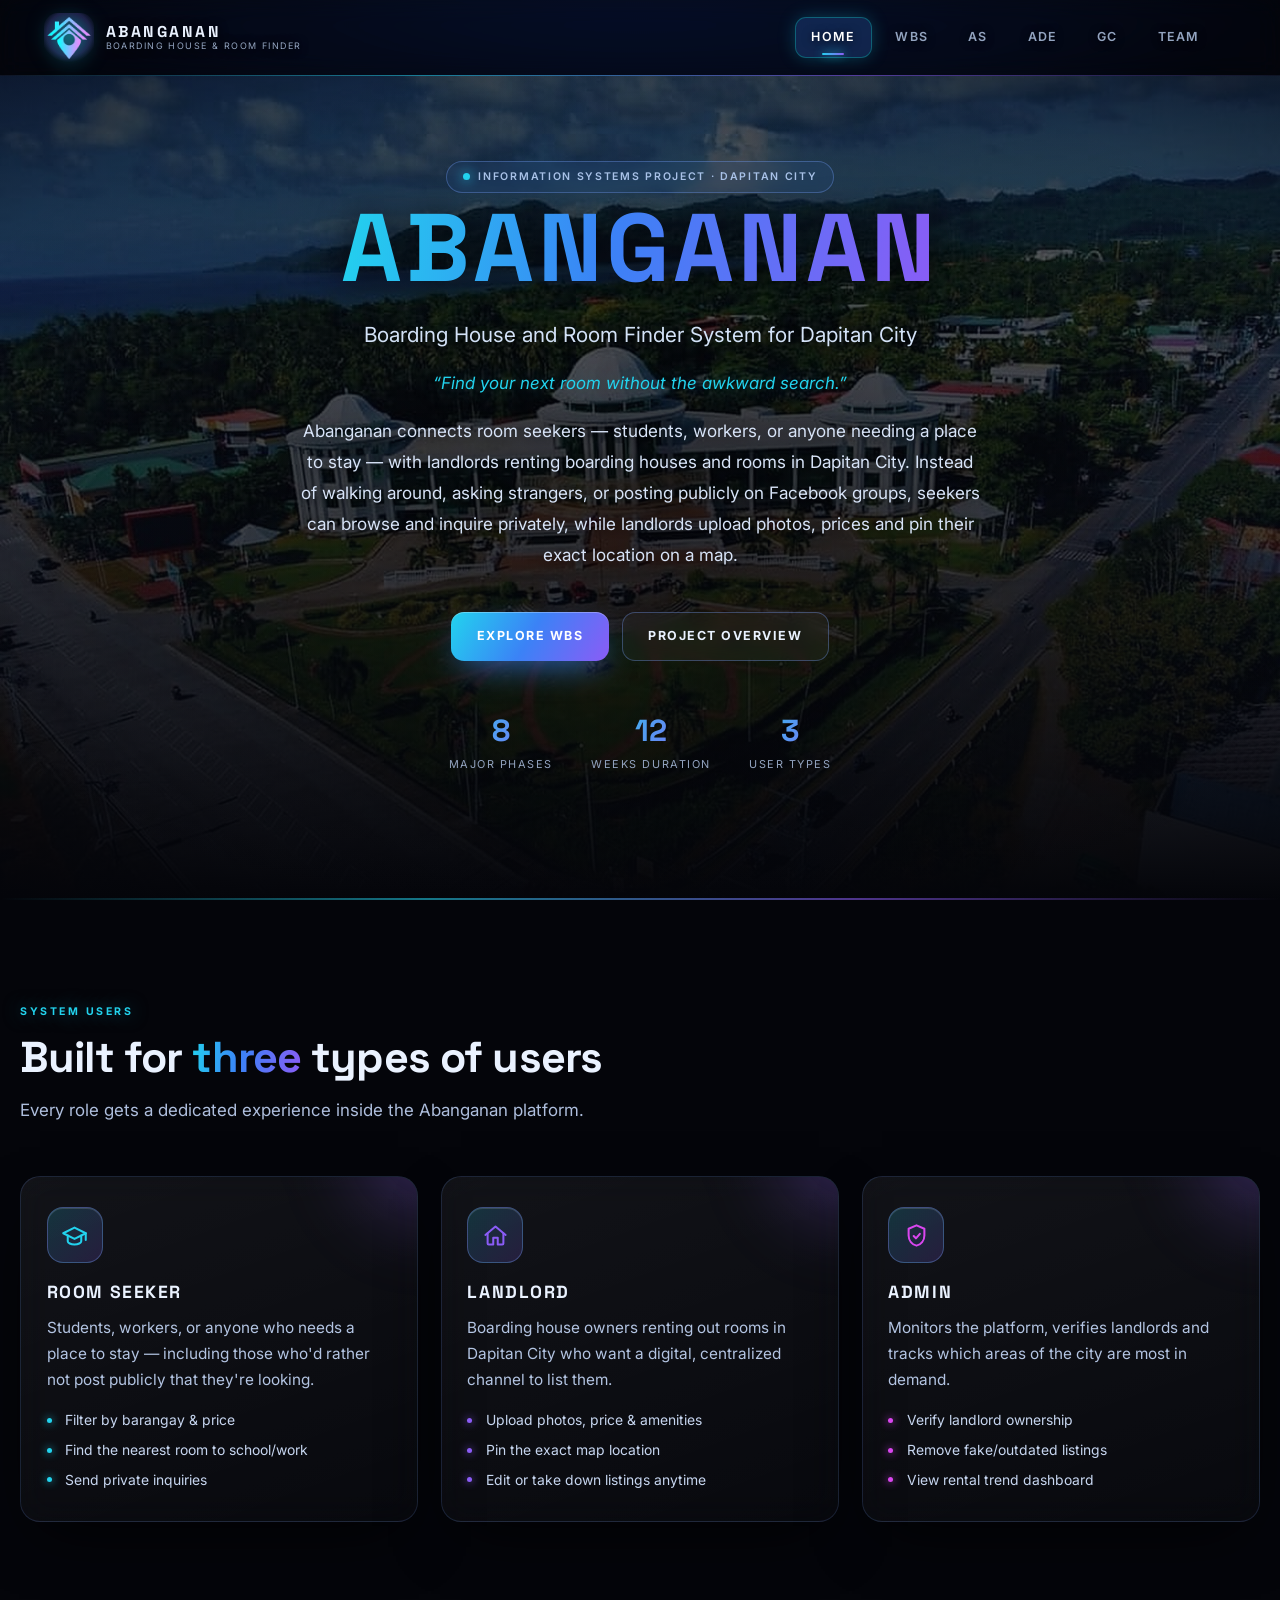
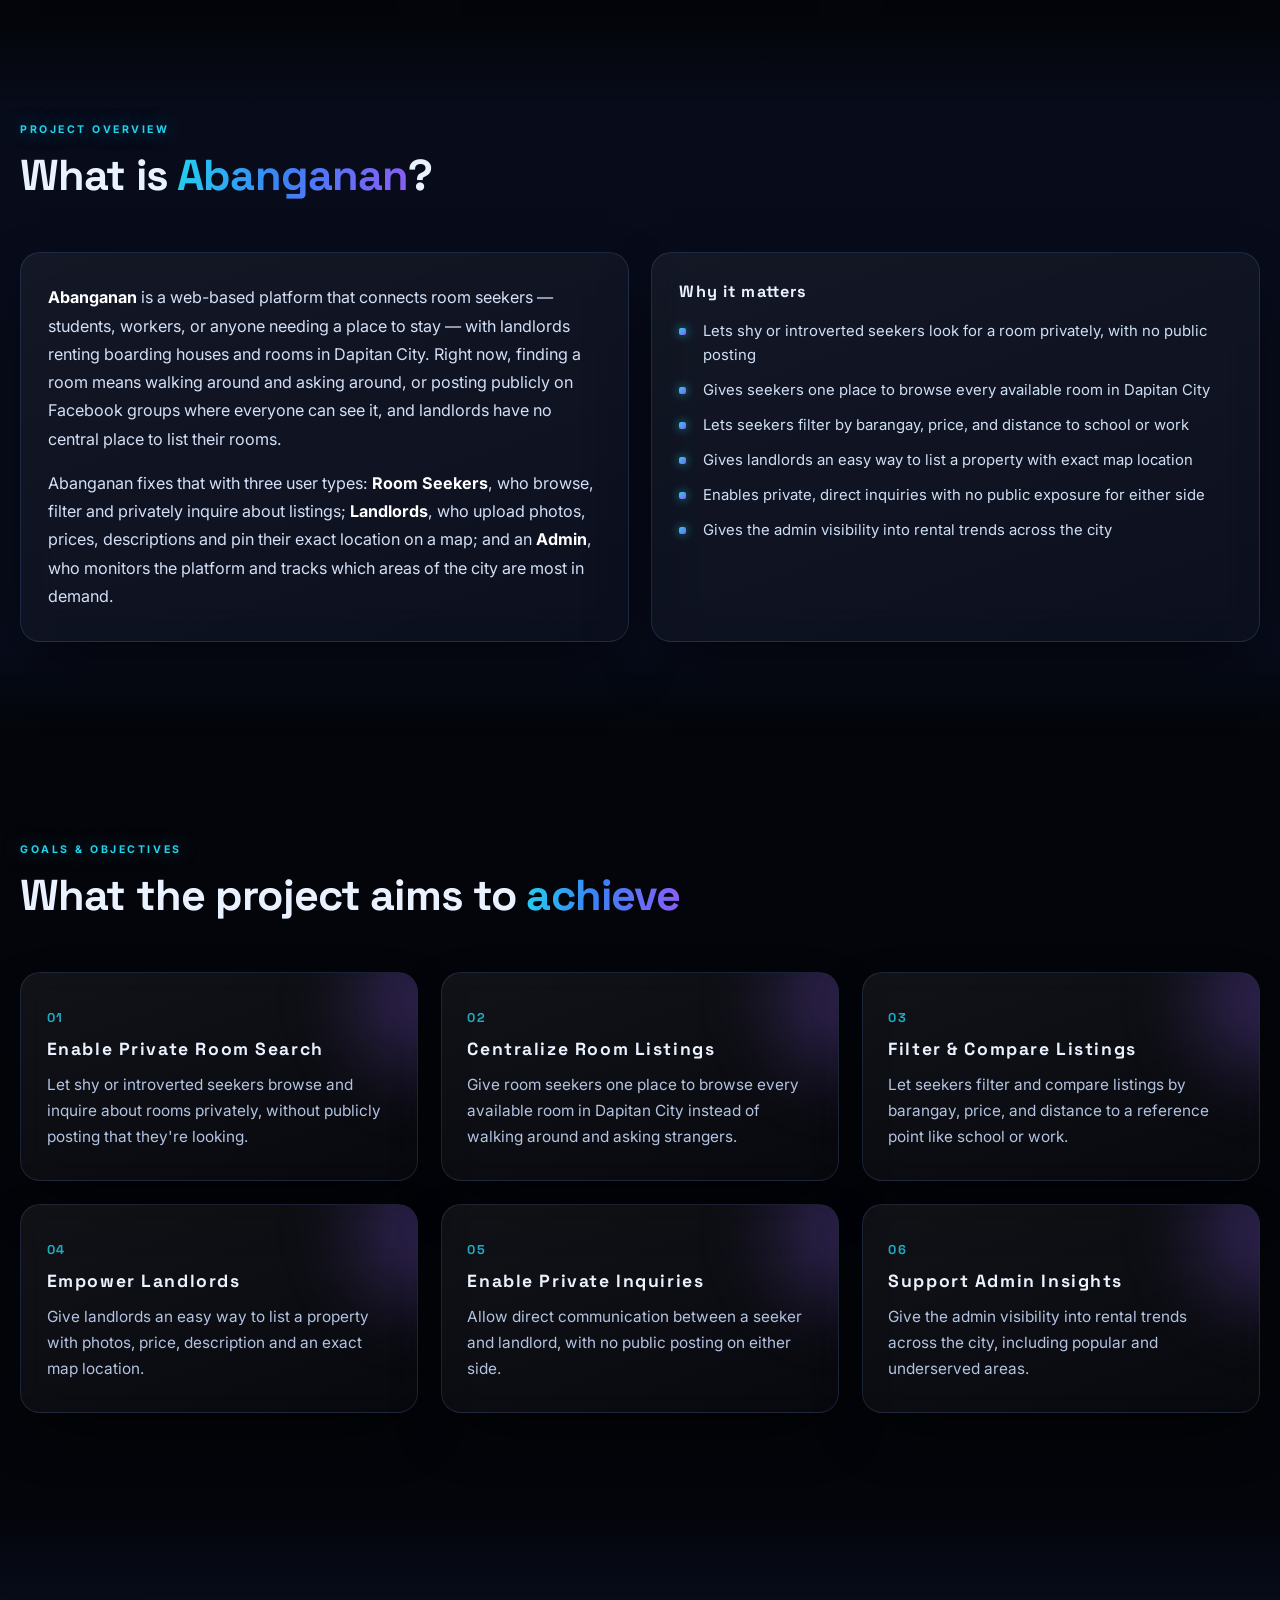
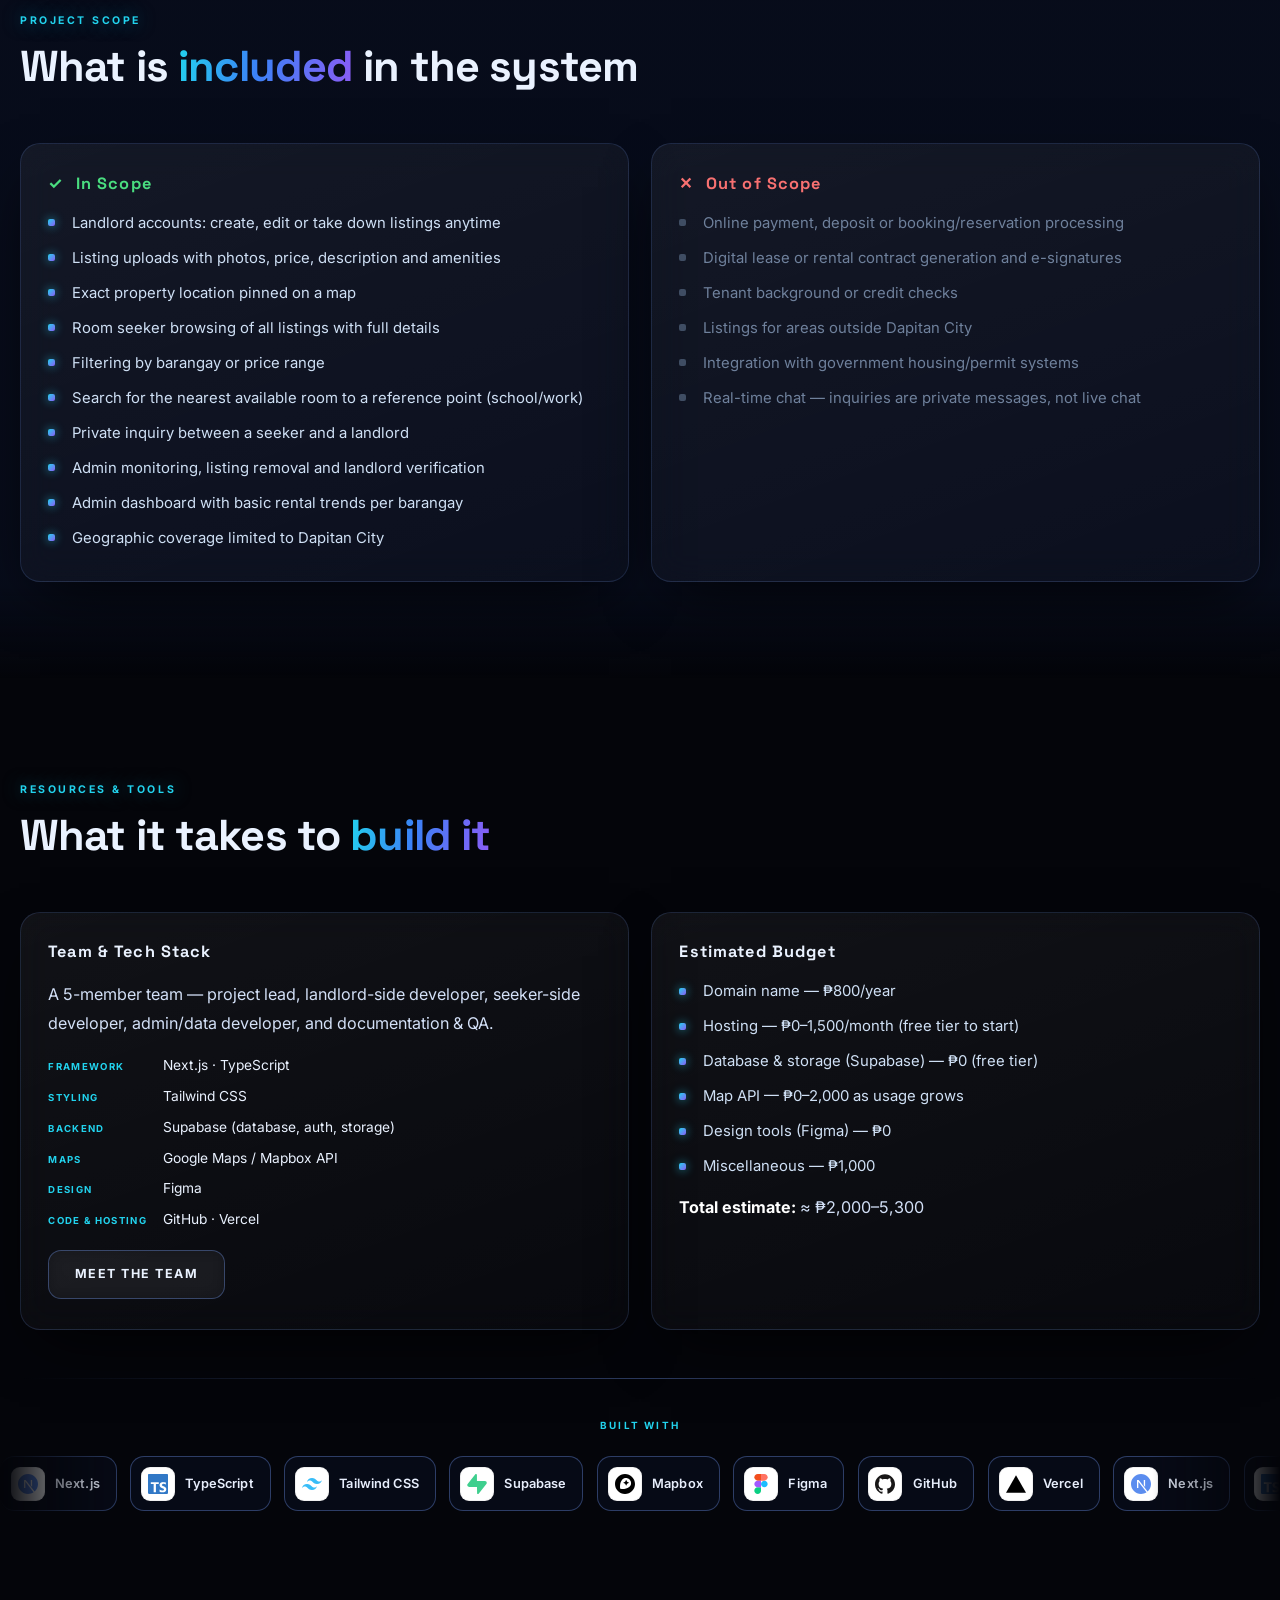
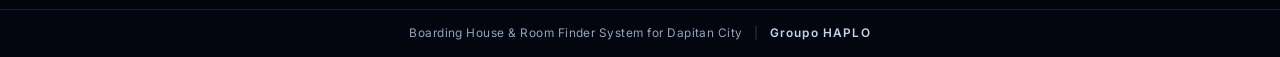
==== commit f9d59ac8: "navbar bug" ====
--- a/index.html
+++ b/index.html
@@ -11,7 +11,6 @@
 <link rel="preconnect" href="https://fonts.gstatic.com" crossorigin>
 <link href="https://fonts.googleapis.com/css2?family=Space+Grotesk:wght@400;500;600;700&family=Inter:wght@300;400;500;600;700&display=swap" rel="stylesheet">
 <link rel="stylesheet" href="css/style.css" />
-<link rel="stylesheet" href="css/navbar.css" />
 </head>
 <body>
 
--- a/css/style.css
+++ b/css/style.css
@@ -959,7 +959,7 @@
    ========================================================= */
 @media (max-width: 900px) {
   :root { --nav-h: 68px; }
-  /* navbar's own mobile-menu rules live in navbar.css */
+  /* navbar mobile-menu rules are merged in below, at the end of this file */
 
   .ph-img { object-position: center 46%; }
   .hero-stats { gap: 1.8rem; }
@@ -1462,4 +1462,168 @@
 
 
 /* the Dapitan photo is bright daylight — tone it down so the hero copy stays readable */
-.page-hero .ph-img { filter: saturate(.92) brightness(.82); }+.page-hero .ph-img { filter: saturate(.92) brightness(.82); }
+
+/* =========================================================
+   ABANGANAN — NAVBAR STYLESHEET
+   All header / brand / nav-links / hamburger styles live
+   here so the navbar can be edited on its own, separate
+   from the rest of the site (style.css).
+   Load this AFTER style.css on every page.
+   ========================================================= */
+
+/* ---------- NAVIGATION ---------- */
+.nav {
+  position: fixed; top: 0; left: 0; right: 0; z-index: 900;
+  height: var(--nav-h);
+  background: rgba(6,9,20,.22);
+  backdrop-filter: blur(12px) saturate(150%);
+  -webkit-backdrop-filter: blur(12px) saturate(150%);
+  border-bottom: 1px solid rgba(120,160,255,.10);
+  transition: background .45s ease, backdrop-filter .45s ease, border-color .45s ease;
+}
+
+/* becomes more solid once the user scrolls past the hero photo */
+.nav.scrolled {
+  background: rgba(6,9,20,.80);
+  backdrop-filter: blur(22px) saturate(170%);
+  -webkit-backdrop-filter: blur(22px) saturate(170%);
+  border-bottom-color: var(--stroke);
+}
+.nav::after {
+  content: ""; position: absolute; left: 0; right: 0; bottom: -1px; height: 1px;
+  background: linear-gradient(90deg, transparent, rgba(34,211,238,.55), rgba(139,92,246,.55), transparent);
+}
+
+.nav-inner {
+  /* full-bleed: brand hugs the far left edge, nav-links + hamburger hug the far right edge */
+  width: 100%; max-width: none; margin-inline: 0;
+  padding-inline: clamp(1.25rem, 3.4vw, 3rem);
+  height: 100%;
+  display: flex; align-items: center; justify-content: space-between; gap: 1rem;
+}
+
+/* the whole menu is pushed to the far right edge of the bar */
+.nav-links { margin-left: auto; }
+.nav-end { margin-left: .35rem; }
+
+.brand { display: flex; align-items: center; gap: .75rem; flex-shrink: 0; }
+
+.brand-mark {
+  width: 50px; height: 50px; flex: none;
+  display: grid; place-items: center;
+  border-radius: 14px;
+  background: radial-gradient(circle at 50% 42%, rgba(34,211,238,.30), rgba(139,92,246,.20) 58%, transparent 74%);
+}
+.brand-mark img {
+  width: 100%; height: 100%; object-fit: contain; display: block;
+  filter: drop-shadow(0 2px 12px rgba(34,211,238,.6)) brightness(1.06) contrast(1.08);
+  image-rendering: -webkit-optimize-contrast;
+}
+.brand-mark.small { width: 36px; height: 36px; border-radius: 11px; }
+
+.brand-text { display: flex; flex-direction: column; line-height: 1.15; }
+.brand-text strong { font-size: .98rem; letter-spacing: .16em; }
+.brand-text small { font-size: .56rem; letter-spacing: .16em; color: var(--muted); }
+
+.nav-links { display: flex; align-items: center; gap: .6rem; }
+
+.nav-links a {
+  position: relative;
+  padding: .55rem .95rem;
+  font-size: .78rem; font-weight: 600; letter-spacing: .1em;
+  color: var(--muted);
+  border-radius: 10px;
+  transition: color .25s ease, background .25s ease;
+  cursor: pointer;
+}
+.nav-links a { text-shadow: 0 1px 8px rgba(0,0,0,.7); }
+.nav-links a:hover { color: var(--text); background: rgba(255,255,255,.10); }
+.brand-text strong, .brand-text small { text-shadow: 0 1px 10px rgba(0,0,0,.8); }
+
+.nav-links a.active {
+  color: #fff;
+  background: rgba(59,130,246,.22);
+  box-shadow: 0 0 0 1px rgba(34,211,238,.35), 0 0 18px rgba(34,211,238,.28);
+}
+.nav-links a.active::after {
+  content: ""; position: absolute; left: 50%; bottom: 2px; transform: translateX(-50%);
+  width: 22px; height: 2px; border-radius: 99px;
+  background: linear-gradient(90deg, var(--cyan), var(--violet));
+  box-shadow: 0 0 10px var(--cyan);
+}
+
+/* right side of the header: hamburger (mobile only) */
+.nav-end { display: flex; align-items: center; gap: .7rem; flex: none; }
+
+.hamburger {
+  display: none; width: 44px; height: 44px;
+  flex-direction: column; justify-content: center; align-items: center; gap: 5px;
+  border-radius: 12px; border: 1px solid var(--stroke);
+  background: rgba(255,255,255,.04);
+}
+.hamburger span {
+  display: block; width: 20px; height: 2px; border-radius: 99px;
+  background: var(--text); transition: transform .3s ease, opacity .3s ease;
+}
+.hamburger.open span:nth-child(1) { transform: translateY(7px) rotate(45deg); }
+.hamburger.open span:nth-child(2) { opacity: 0; }
+.hamburger.open span:nth-child(3) { transform: translateY(-7px) rotate(-45deg); }
+
+/* =========================================================
+   NAVBAR — RESPONSIVE (autofit across gadgets)
+   Every breakpoint below only touches the navbar itself —
+   the mobile dropdown menu, hamburger and brand sizing.
+   ========================================================= */
+
+/* tablet: mobile dropdown menu kicks in */
+@media (max-width: 900px) {
+  .hamburger { display: flex; }
+
+  .nav-links {
+    position: fixed; top: var(--nav-h); left: 0; right: 0;
+    flex-direction: column; align-items: stretch; gap: .2rem;
+    padding: 1rem 1.2rem 1.6rem;
+    background: rgba(6,9,20,.97);
+    backdrop-filter: blur(22px);
+    border-bottom: 1px solid var(--stroke-2);
+    box-shadow: 0 30px 60px -20px rgba(0,0,0,.95);
+    transform: translateY(-120%);
+    opacity: 0; visibility: hidden;
+    transition: transform .4s cubic-bezier(.2,.8,.3,1), opacity .3s ease, visibility .3s ease;
+    max-height: calc(100vh - var(--nav-h));
+    overflow-y: auto;
+  }
+  .nav-links.open { transform: translateY(0); opacity: 1; visibility: visible; }
+  /* nav-links is fixed/out-of-flow on mobile, so nav-end (hamburger) sits at the far right on its own */
+  .nav-links { margin-left: 0; }
+  .nav-end { margin-left: auto; }
+  .nav-links a { padding: .9rem 1rem; font-size: .85rem; border-radius: 12px; }
+  .nav-links a.active::after { display: none; }
+
+  .brand-mark { width: 40px; height: 40px; }
+  .nav-end { gap: .55rem; }
+}
+
+/* small tablet / large phone */
+@media (max-width: 720px) {
+  .nav-inner { gap: .7rem; }
+  .brand { gap: .55rem; }
+  .brand-mark { width: 38px; height: 38px; }
+  .brand-text small { display: none; }
+  .brand-text strong { font-size: .86rem; }
+}
+
+/* phone */
+@media (max-width: 480px) {
+  .brand-text strong { font-size: .8rem; letter-spacing: .12em; }
+  .brand-mark { width: 34px; height: 34px; border-radius: 11px; }
+  .hamburger { width: 40px; height: 40px; }
+  .nav-end { gap: .45rem; }
+}
+
+/* very small phones — drop the wordmark so the two logos still fit */
+@media (max-width: 370px) {
+  .brand-text { display: none; }
+  .nav-inner { gap: .5rem; }
+}
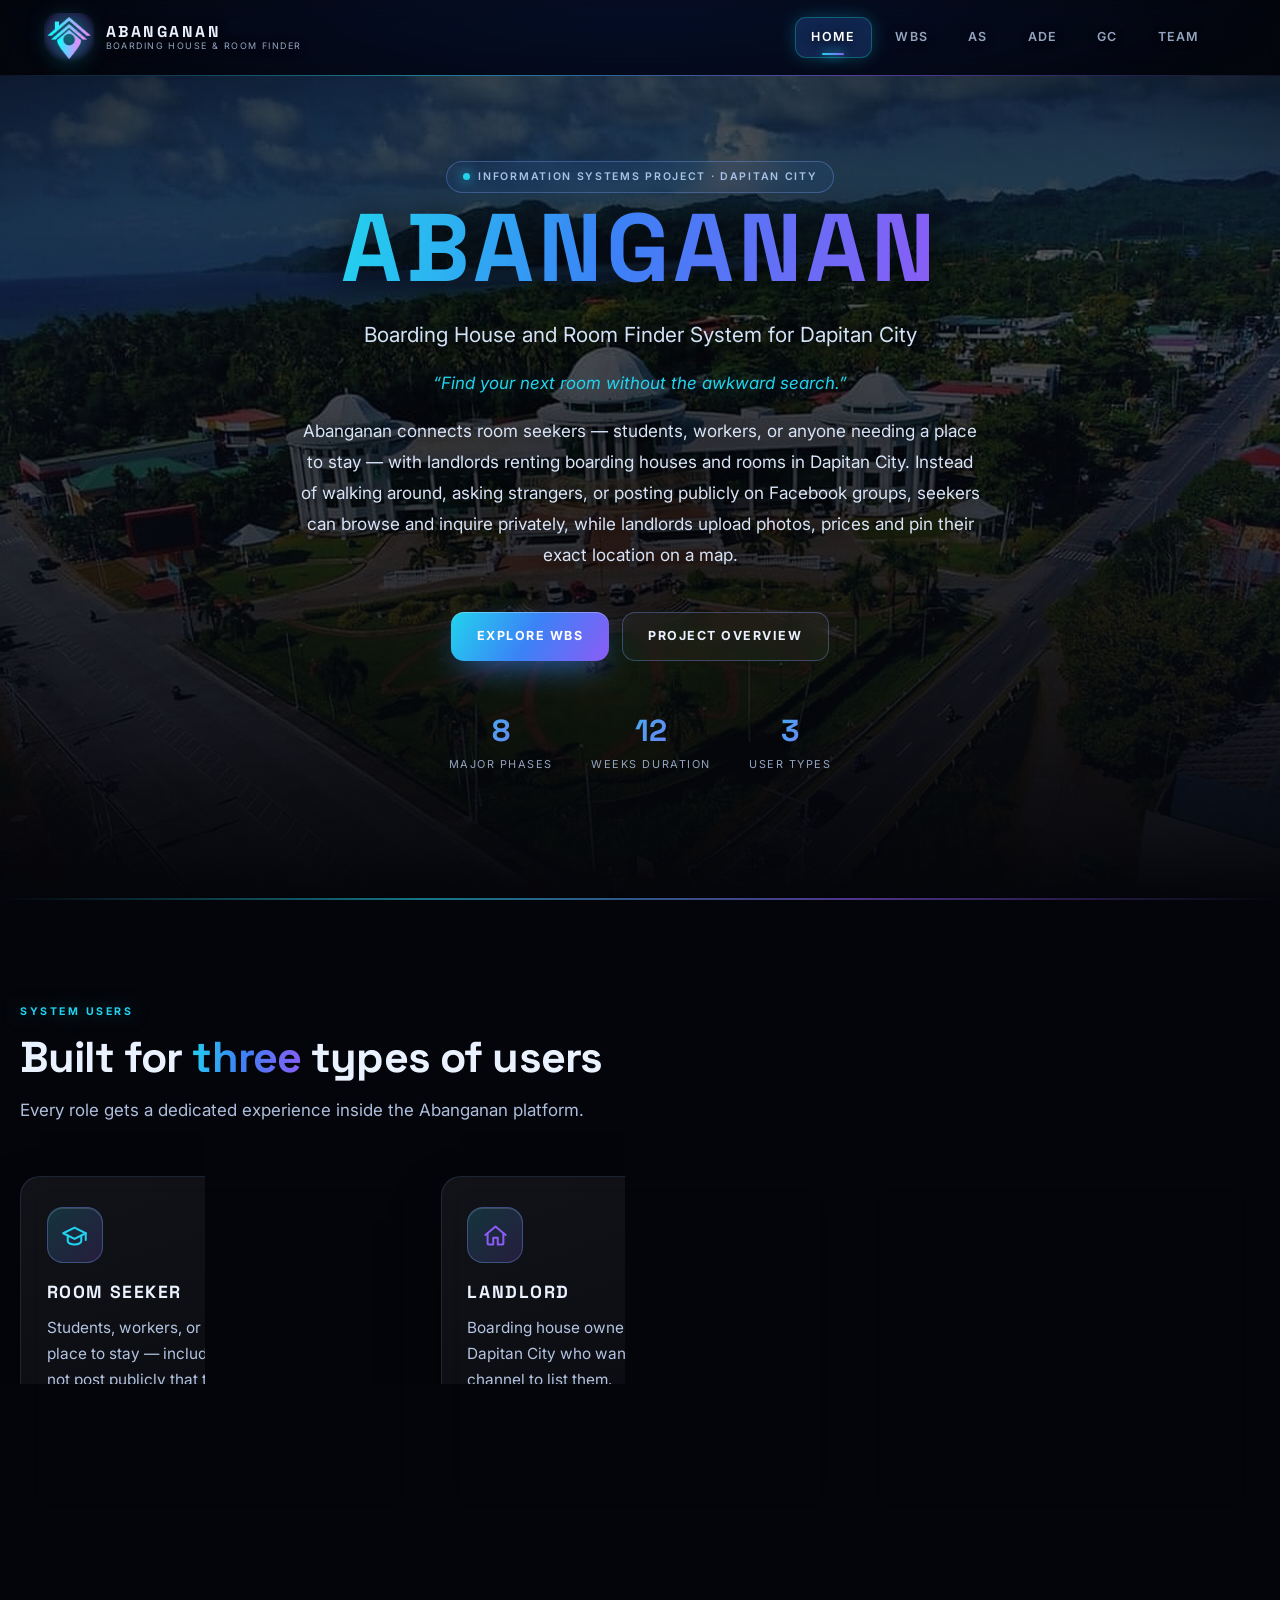
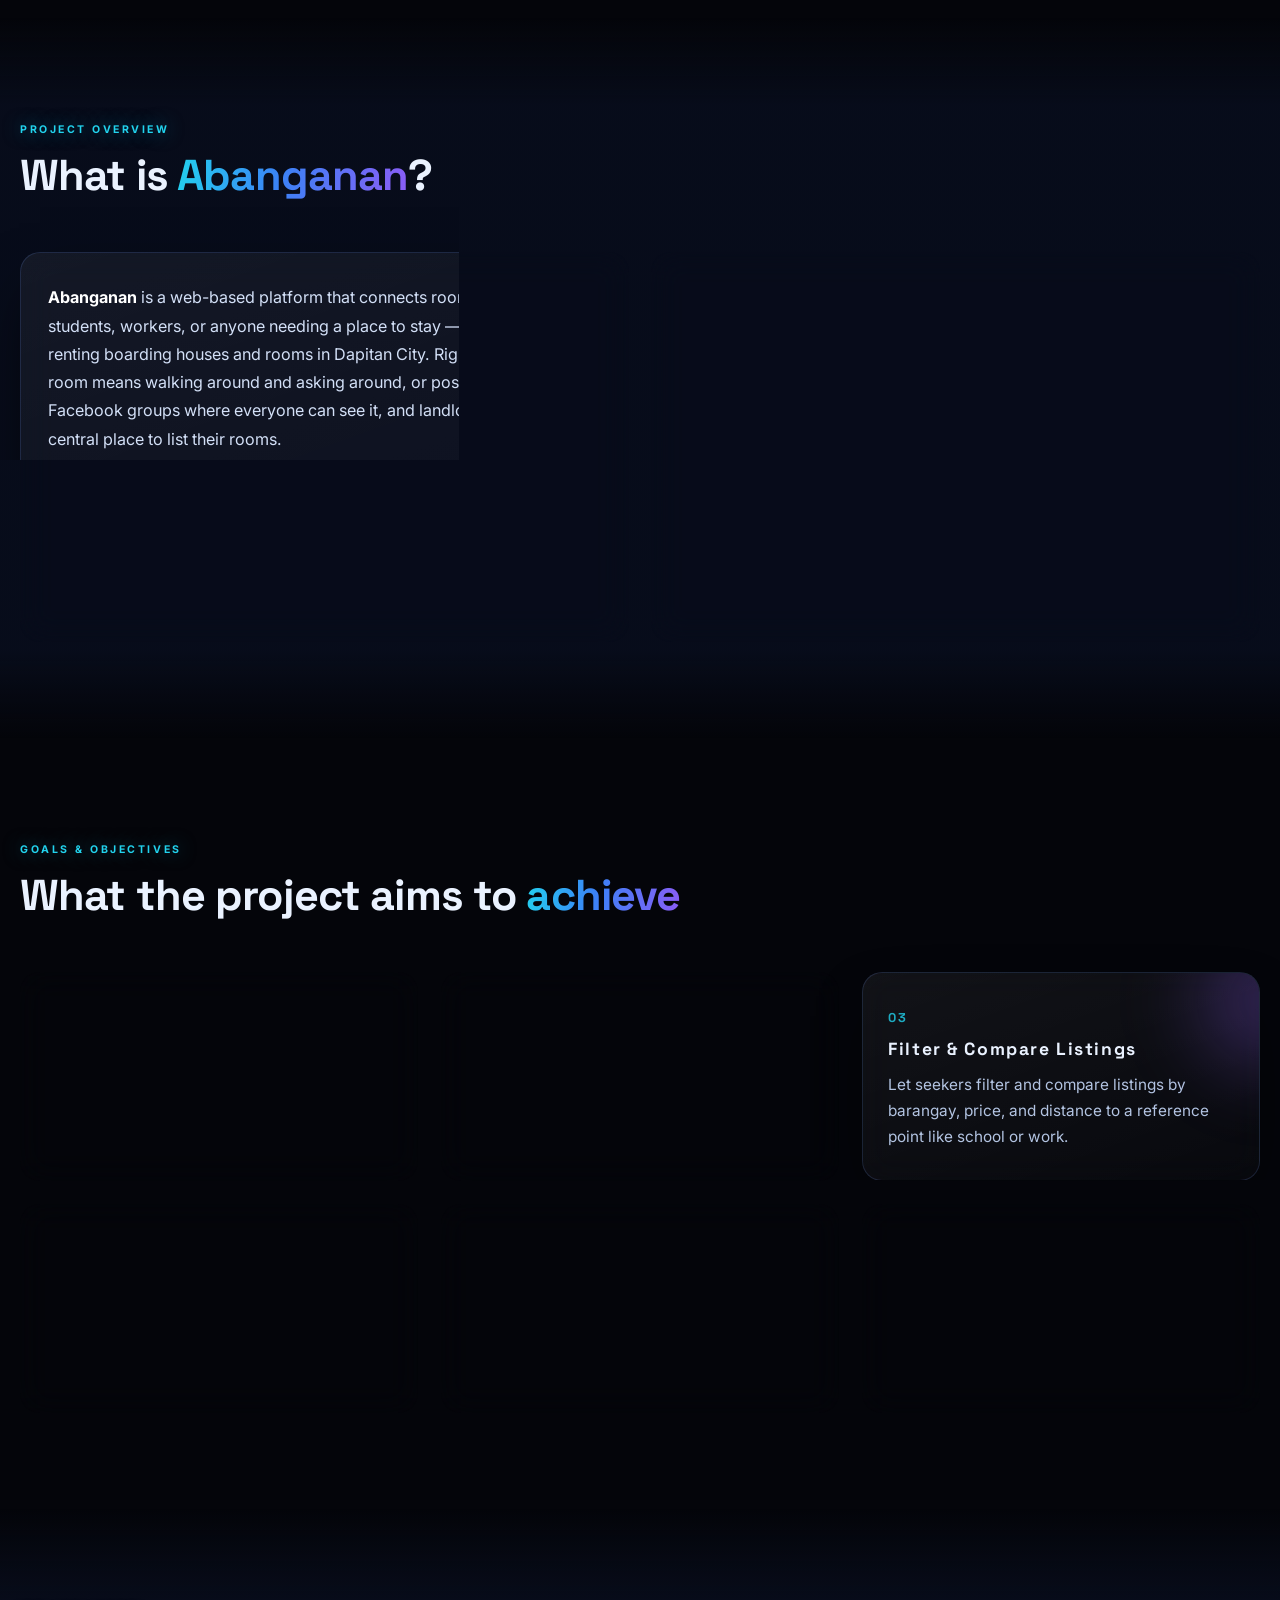
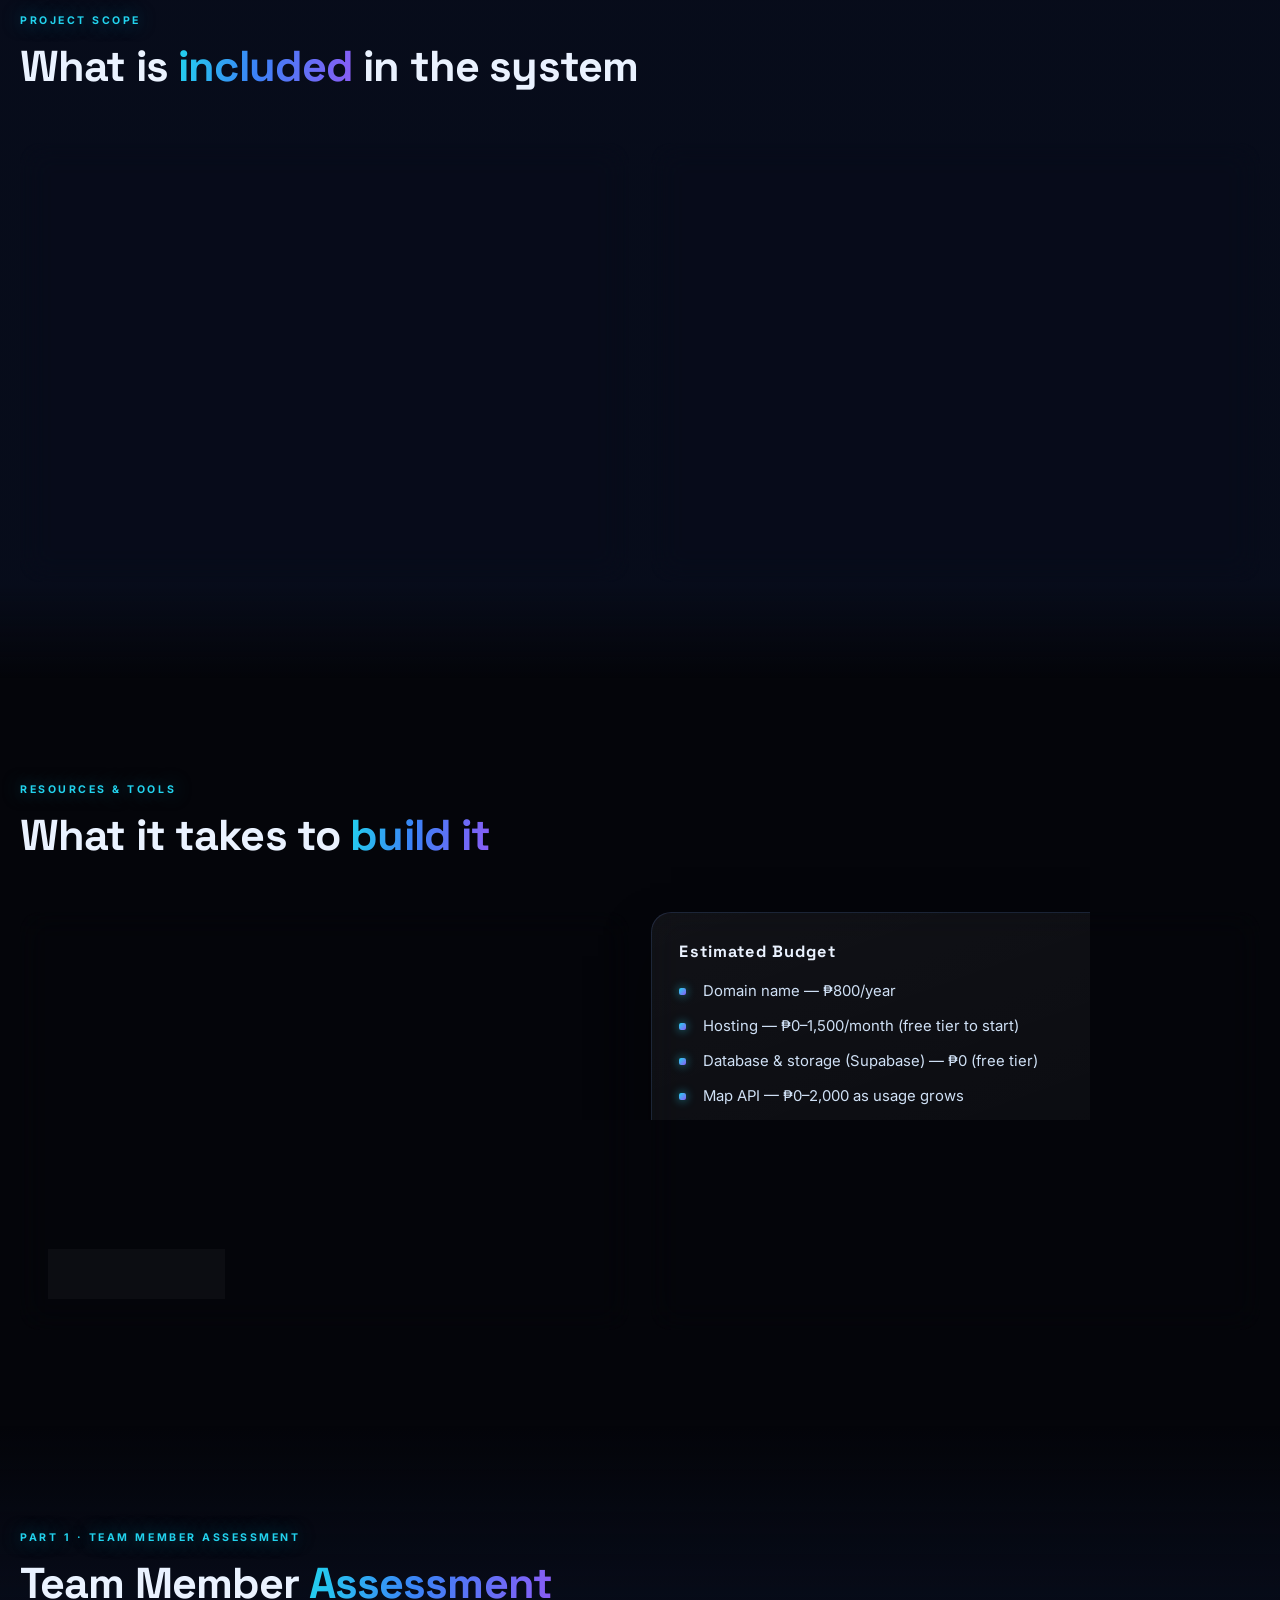
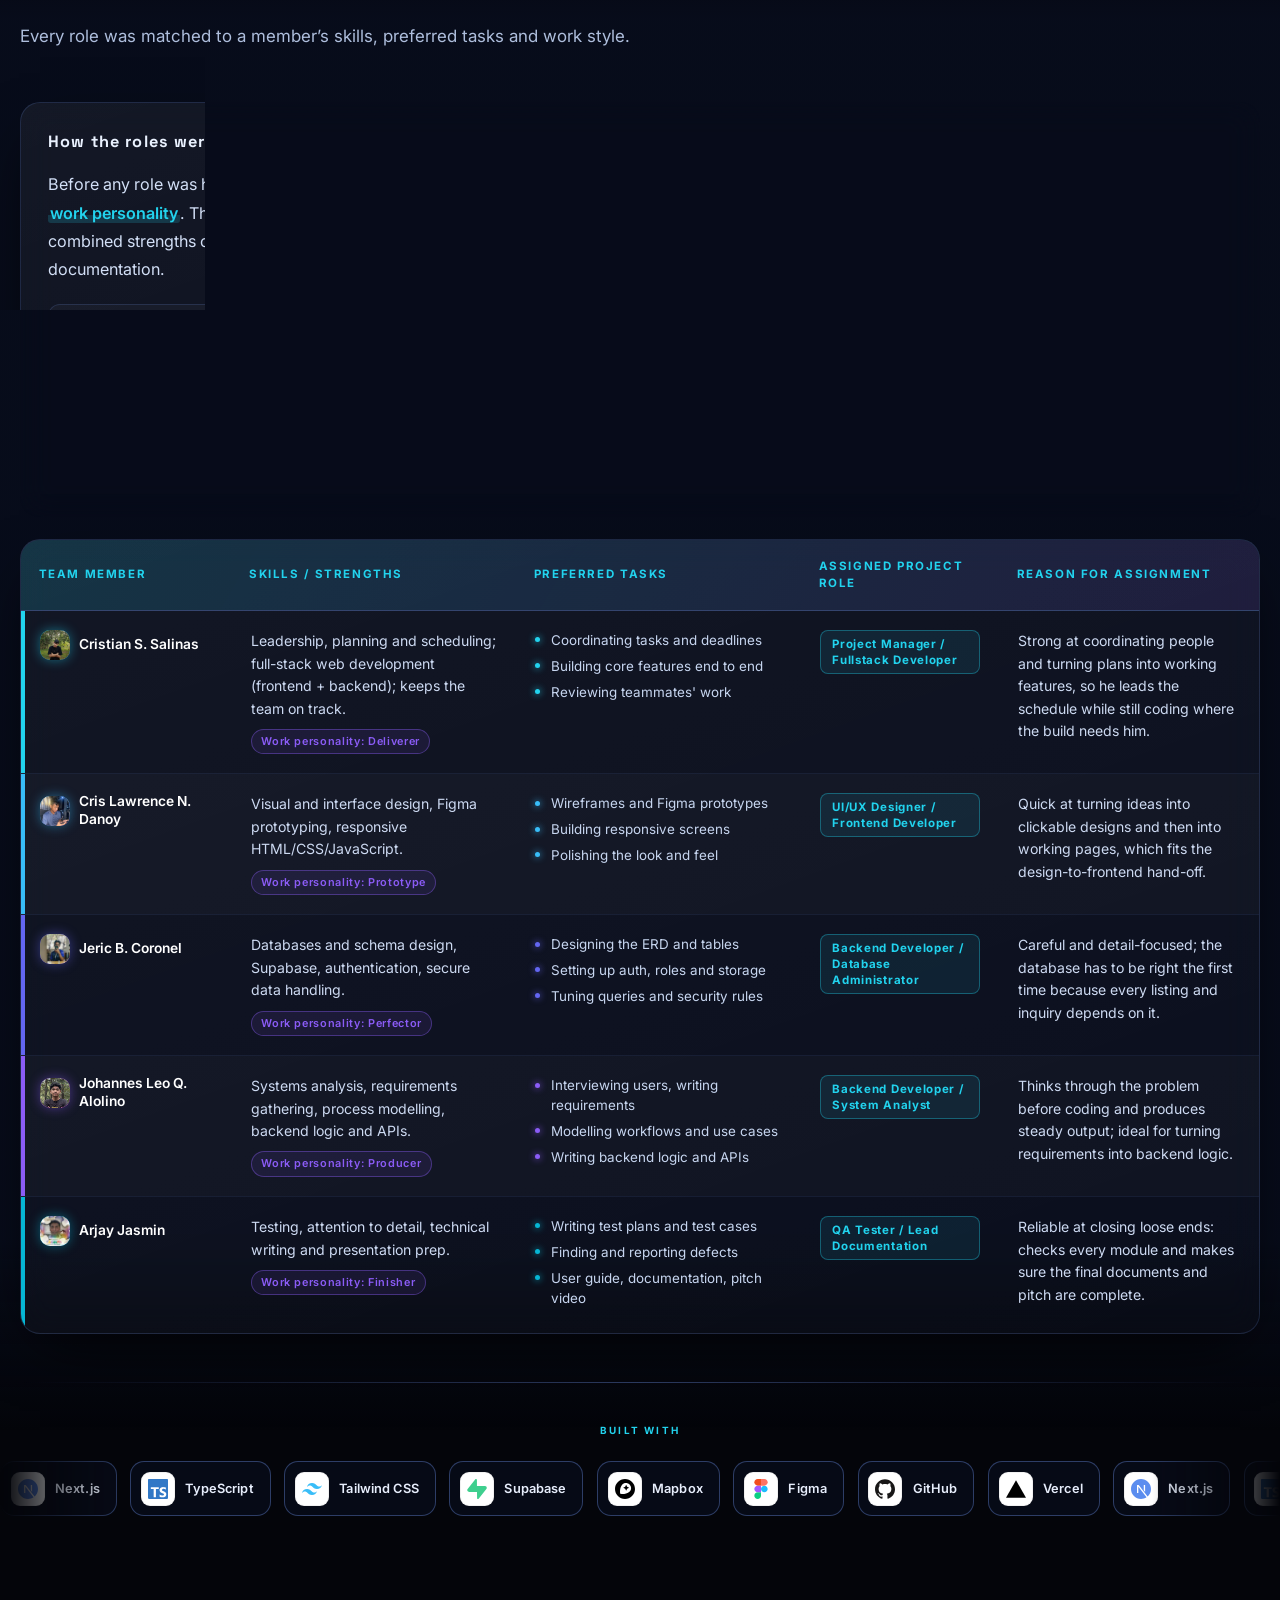
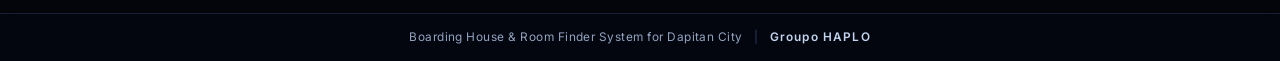
==== commit f0d05758: "applying laboratory exercise activity 3 wapa na finilize" ====
--- a/index.html
+++ b/index.html
@@ -248,6 +248,72 @@
     </div>
   </section>
 
+<section class="section navy" id="assessment">
+    <div class="container">
+      <div class="section-head" data-reveal>
+        <span class="eyebrow">PART 1 &middot; TEAM MEMBER ASSESSMENT</span>
+        <h2>Team Member <span class="grad-text">Assessment</span></h2>
+        <p>Every role was matched to a member&rsquo;s skills, preferred tasks and work style.</p>
+      </div>
+
+      <div class="glass-panel assess-note" data-reveal>
+        <h4 class="panel-title">How the roles were assigned</h4>
+        <p>Before any role was handed out, each member shared their <mark class="hl">skills</mark>, the <mark class="hl">tasks they enjoy most</mark>, and their <mark class="hl">work personality</mark>. The team then <strong>paired every person with the role that fits them best</strong>, so the group&rsquo;s combined strengths cover <mark class="hl">every phase of the project</mark> &mdash; from planning and design to database, testing and documentation.</p>
+        <ul class="wp-grid" aria-label="Work personality types">
+          <li><strong>Deliverer</strong><span>Turns plans into results and keeps work moving on schedule.</span></li>
+          <li><strong>Prototype</strong><span>Quickly turns ideas into drafts and working mock-ups.</span></li>
+          <li><strong>Perfector</strong><span>Detail-focused; makes sure the work is right and polished.</span></li>
+          <li><strong>Producer</strong><span>Steady, reliable output and consistent progress.</span></li>
+          <li><strong>Fixer</strong><span>Spots problems early and solves them fast.</span></li>
+          <li><strong>Finisher</strong><span>Closes loose ends and completes every deliverable.</span></li>
+        </ul>
+      </div>
+
+      <div class="ade-table-wrap" data-reveal>
+      <table class="ade-table rt-table rt-assess">
+        <thead><tr><th>Team Member</th><th>Skills / Strengths</th><th>Preferred Tasks</th><th>Assigned Project Role</th><th>Reason for Assignment</th></tr></thead>
+        <tbody>
+          <tr style="--accent:#22d3ee">
+            <td data-label="Team Member"><span class="rt-person" style="--c1:#22d3ee;--c2:#3b82f6"><span class="rt-dot"><img src="assets/team/bossing.jpg" alt="" loading="lazy" onerror="this.remove();" /></span><span>Cristian S. Salinas</span></span></td>
+            <td data-label="Skills / Strengths">Leadership, planning and scheduling; full-stack web development (frontend + backend); keeps the team on track.<span class="rt-tag">Work personality: Deliverer</span></td>
+            <td data-label="Preferred Tasks"><ul class="rt-list"><li>Coordinating tasks and deadlines</li><li>Building core features end to end</li><li>Reviewing teammates' work</li></ul></td>
+            <td data-label="Assigned Project Role"><span class="rt-role">Project Manager / Fullstack Developer</span></td>
+            <td data-label="Reason for Assignment">Strong at coordinating people and turning plans into working features, so he leads the schedule while still coding where the build needs him.</td>
+          </tr>
+          <tr style="--accent:#38bdf8">
+            <td data-label="Team Member"><span class="rt-person" style="--c1:#38bdf8;--c2:#6366f1"><span class="rt-dot"><img src="assets/team/cris.jpg" alt="" loading="lazy" onerror="this.remove();" /></span><span>Cris Lawrence N. Danoy</span></span></td>
+            <td data-label="Skills / Strengths">Visual and interface design, Figma prototyping, responsive HTML/CSS/JavaScript.<span class="rt-tag">Work personality: Prototype</span></td>
+            <td data-label="Preferred Tasks"><ul class="rt-list"><li>Wireframes and Figma prototypes</li><li>Building responsive screens</li><li>Polishing the look and feel</li></ul></td>
+            <td data-label="Assigned Project Role"><span class="rt-role">UI/UX Designer / Frontend Developer</span></td>
+            <td data-label="Reason for Assignment">Quick at turning ideas into clickable designs and then into working pages, which fits the design-to-frontend hand-off.</td>
+          </tr>
+          <tr style="--accent:#6366f1">
+            <td data-label="Team Member"><span class="rt-person" style="--c1:#6366f1;--c2:#8b5cf6"><span class="rt-dot"><img src="assets/team/jeric.jpg" alt="" loading="lazy" onerror="this.remove();" /></span><span>Jeric B. Coronel</span></span></td>
+            <td data-label="Skills / Strengths">Databases and schema design, Supabase, authentication, secure data handling.<span class="rt-tag">Work personality: Perfector</span></td>
+            <td data-label="Preferred Tasks"><ul class="rt-list"><li>Designing the ERD and tables</li><li>Setting up auth, roles and storage</li><li>Tuning queries and security rules</li></ul></td>
+            <td data-label="Assigned Project Role"><span class="rt-role">Backend Developer / Database Administrator</span></td>
+            <td data-label="Reason for Assignment">Careful and detail-focused; the database has to be right the first time because every listing and inquiry depends on it.</td>
+          </tr>
+          <tr style="--accent:#8b5cf6">
+            <td data-label="Team Member"><span class="rt-person" style="--c1:#8b5cf6;--c2:#d946ef"><span class="rt-dot"><img src="assets/team/leo.jpg" alt="" loading="lazy" onerror="this.remove();" /></span><span>Johannes Leo Q. Alolino</span></span></td>
+            <td data-label="Skills / Strengths">Systems analysis, requirements gathering, process modelling, backend logic and APIs.<span class="rt-tag">Work personality: Producer</span></td>
+            <td data-label="Preferred Tasks"><ul class="rt-list"><li>Interviewing users, writing requirements</li><li>Modelling workflows and use cases</li><li>Writing backend logic and APIs</li></ul></td>
+            <td data-label="Assigned Project Role"><span class="rt-role">Backend Developer / System Analyst</span></td>
+            <td data-label="Reason for Assignment">Thinks through the problem before coding and produces steady output; ideal for turning requirements into backend logic.</td>
+          </tr>
+          <tr style="--accent:#06b6d4">
+            <td data-label="Team Member"><span class="rt-person" style="--c1:#06b6d4;--c2:#0ea5e9"><span class="rt-dot"><img src="assets/team/justin.jpg" alt="" loading="lazy" onerror="this.remove();" /></span><span>Arjay Jasmin</span></span></td>
+            <td data-label="Skills / Strengths">Testing, attention to detail, technical writing and presentation prep.<span class="rt-tag">Work personality: Finisher</span></td>
+            <td data-label="Preferred Tasks"><ul class="rt-list"><li>Writing test plans and test cases</li><li>Finding and reporting defects</li><li>User guide, documentation, pitch video</li></ul></td>
+            <td data-label="Assigned Project Role"><span class="rt-role">QA Tester / Lead Documentation</span></td>
+            <td data-label="Reason for Assignment">Reliable at closing loose ends: checks every module and makes sure the final documents and pitch are complete.</td>
+          </tr>
+        </tbody>
+      </table>
+    </div>
+    </div>
+  </section>
+
 </section>
 
 
--- a/css/style.css
+++ b/css/style.css
@@ -578,117 +578,228 @@
 /* =========================================================
    ACTIVITY SEQUENCE PAGE
    ========================================================= */
-.flow { max-width: 900px; margin-inline: auto; display: flex; flex-direction: column; align-items: stretch; }
+.flow {
+  max-width: 920px;
+  width: 100%;
+  margin-inline: auto;
+  display: flex;
+  flex-direction: column;
+  align-items: stretch;
+}
 
 .flow-node {
   position: relative;
-  padding: 1.5rem 1.6rem; border-radius: var(--radius);
+  padding: 1.5rem 1.75rem;
+  border-radius: var(--radius);
   background: linear-gradient(150deg, rgba(255,255,255,.06), rgba(255,255,255,.015));
   border: 1px solid var(--stroke);
   border-left: 3px solid var(--accent, var(--cyan));
   backdrop-filter: blur(16px);
   box-shadow: var(--shadow);
-  transition: transform .35s ease, box-shadow .35s ease, border-color .35s ease;
+  transition: transform .35s cubic-bezier(.2,.7,.3,1), box-shadow .35s ease, border-color .35s ease;
 }
 .flow-node:hover {
-  transform: translateX(8px);
-  box-shadow: 0 26px 60px -24px rgba(0,0,0,.95), 0 0 34px rgba(34,211,238,.3);
-}
-
-.flow-node-head { display: flex; align-items: center; gap: .9rem; margin-bottom: .9rem; }
+  transform: translateY(-3px);
+  border-color: color-mix(in srgb, var(--accent, var(--cyan)) 45%, rgba(255,255,255,.15));
+  box-shadow: 0 24px 50px -20px rgba(0,0,0,.9), 0 0 30px color-mix(in srgb, var(--accent, var(--cyan)) 30%, transparent);
+}
+
+.flow-node-head {
+  display: flex;
+  align-items: center;
+  gap: 1rem;
+  margin-bottom: 1.1rem;
+  padding-bottom: .85rem;
+  border-bottom: 1px solid rgba(255,255,255,.07);
+}
 .flow-num {
-  width: 42px; height: 42px; border-radius: 13px; flex-shrink: 0;
-  display: grid; place-items: center;
-  font-family: 'Space Grotesk', sans-serif; font-weight: 700; font-size: .95rem; color: #fff;
+  width: 44px;
+  height: 44px;
+  border-radius: 13px;
+  flex-shrink: 0;
+  display: grid;
+  place-items: center;
+  font-family: 'Space Grotesk', sans-serif;
+  font-weight: 700;
+  font-size: .98rem;
+  color: #fff;
   background: linear-gradient(135deg, var(--accent, var(--cyan)), rgba(139,92,246,.85));
-  box-shadow: 0 0 20px rgba(34,211,238,.5);
-}
-.flow-node-head h3 { font-size: 1.02rem; font-weight: 700; letter-spacing: .06em; }
-.flow-node-head small { display: block; font-size: .68rem; color: #9fb0cc; letter-spacing: .14em; margin-top: .1rem; }
-
-.flow-activities { display: grid; grid-template-columns: repeat(auto-fit, minmax(190px, 1fr)); gap: .4rem .9rem; }
+  box-shadow: 0 0 20px color-mix(in srgb, var(--accent, var(--cyan)) 55%, transparent);
+}
+.flow-node-head h3 {
+  font-size: 1.05rem;
+  font-weight: 700;
+  letter-spacing: .06em;
+  color: #ffffff;
+  line-height: 1.3;
+}
+.flow-node-head small {
+  display: block;
+  font-size: .68rem;
+  color: #9fb0cc;
+  letter-spacing: .14em;
+  margin-top: .15rem;
+}
+
+.flow-activities {
+  display: grid;
+  grid-template-columns: repeat(2, minmax(0, 1fr));
+  gap: .65rem 2rem;
+  margin: 0;
+  padding: 0;
+  list-style: none;
+}
 .flow-activities li {
-  position: relative; padding-left: 1.15rem;
-  font-size: .87rem; line-height: 1.55; color: #c7d6f0;
+  position: relative;
+  padding-left: 1.25rem;
+  font-size: .88rem;
+  line-height: 1.55;
+  color: #c7d6f0;
+  word-break: break-word;
+  transition: color .2s ease;
+}
+.flow-activities li:hover {
+  color: #ffffff;
 }
 .flow-activities li::before {
-  content: ""; position: absolute; left: 0; top: .55em;
-  width: 5px; height: 5px; border-radius: 50%;
+  content: "";
+  position: absolute;
+  left: 0;
+  top: .55em;
+  width: 6px;
+  height: 6px;
+  border-radius: 50%;
   background: var(--accent, var(--cyan));
   box-shadow: 0 0 8px var(--accent, var(--cyan));
+  transition: transform .2s ease, box-shadow .2s ease;
+}
+.flow-activities li:hover::before {
+  transform: scale(1.25);
+  box-shadow: 0 0 12px var(--accent, var(--cyan));
 }
 
 .flow-arrow {
-  display: grid; place-items: center; height: 74px; position: relative;
+  display: flex;
+  flex-direction: column;
+  align-items: center;
+  justify-content: center;
+  height: 52px;
+  position: relative;
+  width: 100%;
 }
 .flow-arrow::before {
-  content: ""; position: absolute; top: 0; bottom: 0; left: 50%; transform: translateX(-50%);
+  content: "";
+  position: absolute;
+  top: 0;
+  bottom: 0;
+  left: 50%;
   width: 2px;
-  background: linear-gradient(180deg, transparent, rgba(34,211,238,.7), rgba(139,92,246,.7), transparent);
-  background-size: 100% 220%;
-  animation: flowDown 2.2s linear infinite;
-}
-@keyframes flowDown { 0% { background-position: 0 -120%; } 100% { background-position: 0 120%; } }
+  margin-left: -1px;
+  background: linear-gradient(180deg, rgba(34,211,238,.85), rgba(139,92,246,.85));
+  box-shadow: 0 0 8px rgba(34,211,238,.45);
+}
 .flow-arrow i {
-  position: relative; z-index: 2;
-  width: 0; height: 0;
-  border-left: 6px solid transparent; border-right: 6px solid transparent;
+  position: relative;
+  z-index: 2;
+  width: 0;
+  height: 0;
+  border-left: 6px solid transparent;
+  border-right: 6px solid transparent;
   border-top: 9px solid var(--cyan);
-  filter: drop-shadow(0 0 8px var(--cyan));
-  animation: arrowPulse 1.6s ease-in-out infinite;
-}
-@keyframes arrowPulse { 0%,100% { opacity: .45; transform: translateY(-2px);} 50% { opacity: 1; transform: translateY(2px);} }
+  filter: drop-shadow(0 0 6px var(--cyan));
+  display: block;
+}
 
 .flow-terminal {
-  text-align: center; padding: 1.1rem 2rem; border-radius: 99px;
-  font-family: 'Space Grotesk', sans-serif; font-weight: 700; letter-spacing: .26em; font-size: .82rem;
+  text-align: center;
+  padding: 1rem 2.2rem;
+  border-radius: 99px;
+  font-family: 'Space Grotesk', sans-serif;
+  font-weight: 700;
+  letter-spacing: .26em;
+  font-size: .84rem;
   background: linear-gradient(120deg, rgba(34,211,238,.16), rgba(139,92,246,.16));
   border: 1px solid var(--stroke-2);
   box-shadow: 0 0 34px rgba(34,211,238,.25);
-  width: fit-content; margin-inline: auto;
-}
-.flow-terminal.end { background: linear-gradient(120deg, rgba(139,92,246,.18), rgba(34,211,238,.12)); }
+  width: fit-content;
+  margin-inline: auto;
+  user-select: none;
+}
+.flow-terminal.end {
+  background: linear-gradient(120deg, rgba(139,92,246,.18), rgba(34,211,238,.12));
+}
 
 /* =========================================================
    DURATION ESTIMATION PAGE
    ========================================================= */
 .ade-table-wrap {
-  border-radius: var(--radius); overflow: hidden;
+  border-radius: var(--radius);
+  overflow-x: auto;
+  overflow-y: hidden;
   border: 1px solid var(--stroke);
   background: linear-gradient(160deg, rgba(255,255,255,.05), rgba(255,255,255,.015));
   backdrop-filter: blur(16px);
   box-shadow: var(--shadow);
+  -webkit-overflow-scrolling: touch;
 }
 
 .ade-table { width: 100%; border-collapse: collapse; font-size: .9rem; }
 .ade-table thead th {
   text-align: left; padding: 1.2rem 1.2rem;
-  font-size: .7rem; font-weight: 700; letter-spacing: .18em; text-transform: uppercase;
+  font-size: .72rem; font-weight: 700; letter-spacing: .18em; text-transform: uppercase;
   color: var(--cyan);
   background: linear-gradient(120deg, rgba(34,211,238,.16), rgba(139,92,246,.13));
   border-bottom: 1px solid var(--stroke-2);
   white-space: nowrap;
 }
+.ade-table thead th:first-child { width: 70px; text-align: center; }
+.ade-table thead th:nth-child(2) { min-width: 200px; }
+.ade-table thead th:nth-child(3) { min-width: 320px; }
+.ade-table thead th:nth-child(4) { width: 150px; }
+.ade-table thead th:nth-child(5) { width: 120px; text-align: center; }
+
 .ade-table tbody td {
-  padding: 1.15rem 1.2rem; vertical-align: top;
+  padding: 1.2rem 1.2rem; vertical-align: top;
   border-bottom: 1px solid rgba(120,160,255,.09);
   color: #cddaf2;
   font-size: .88rem; line-height: 1.6;
   position: relative;
 }
-.ade-table tbody td:first-child { box-shadow: inset 4px 0 0 var(--accent, var(--cyan)); }
-.ade-table tbody tr { transition: background .3s ease; }
+.ade-table tbody td:first-child {
+  box-shadow: inset 4px 0 0 var(--accent, var(--cyan));
+  text-align: center;
+}
+.ade-table tbody td:last-child { text-align: center; }
+.ade-table tbody tr { transition: background .25s ease; }
 .ade-table tbody tr:nth-child(even) { background: rgba(255,255,255,.018); }
-.ade-table tbody tr:hover { background: rgba(34,211,238,.08); }
+.ade-table tbody tr:hover { background: rgba(34,211,238,.07); }
 .ade-table tbody tr:last-child td { border-bottom: none; }
 
 .ade-id {
-  display: inline-block; padding: .26rem .7rem; border-radius: 8px;
-  font-family: 'Space Grotesk', sans-serif; font-weight: 700; font-size: .78rem;
+  display: inline-block; padding: .3rem .75rem; border-radius: 8px;
+  font-family: 'Space Grotesk', sans-serif; font-weight: 700; font-size: .8rem;
   color: #fff; background: linear-gradient(135deg, var(--accent, var(--cyan)), var(--violet));
-  box-shadow: 0 0 14px rgba(34,211,238,.45);
-}
-.ade-act { font-weight: 700; color: #fff; font-size: .94rem; letter-spacing: .01em; }
+  box-shadow: 0 0 14px color-mix(in srgb, var(--accent, var(--cyan)) 50%, transparent);
+}
+.ade-act { font-weight: 700; color: #fff; font-size: .96rem; letter-spacing: .01em; display: inline-block; }
+
+.ade-tasks {
+  list-style: none; margin: 0; padding: 0;
+  display: flex; flex-direction: column; gap: .38rem;
+}
+.ade-tasks li {
+  position: relative; padding-left: 1.05rem;
+  font-size: .85rem; line-height: 1.5; color: #c7d6f0;
+  transition: color .2s ease;
+}
+.ade-tasks li:hover { color: #ffffff; }
+.ade-tasks li::before {
+  content: ""; position: absolute; left: 0; top: .52em;
+  width: 5px; height: 5px; border-radius: 50%;
+  background: var(--accent, var(--cyan));
+  box-shadow: 0 0 7px var(--accent, var(--cyan));
+}
+
 .ade-dur {
   display: inline-block; padding: .32rem .85rem; border-radius: 99px;
   font-size: .8rem; font-weight: 700; letter-spacing: .04em;
@@ -701,6 +812,7 @@
   display: inline-block; padding: .28rem .72rem; border-radius: 8px;
   font-size: .78rem; font-weight: 600; font-family: 'Space Grotesk', sans-serif;
   color: #b6c7e6; background: rgba(255,255,255,.06); border: 1px solid var(--stroke);
+  white-space: nowrap;
 }
 
 .ade-summary {
@@ -746,7 +858,7 @@
 .gantt-scroll { overflow-x: auto; overflow-y: visible; -webkit-overflow-scrolling: touch; }
 .gantt-scroll::-webkit-scrollbar { height: 9px; }
 .gantt-scroll::-webkit-scrollbar-track { background: rgba(255,255,255,.04); }
-.gantt-scroll::-webkit-scrollbar-thumb { background: linear-gradient(90deg, #2dd4bf, #facc15 50%, #f87171); border-radius: 99px; }
+.gantt-scroll::-webkit-scrollbar-thumb { background: linear-gradient(90deg, #06b6d4, #6366f1 50%, #a855f7); border-radius: 99px; }
 
 .gantt-inner { min-width: 820px; }
 
@@ -758,12 +870,12 @@
 
 .gantt-head {
   border-bottom: 1px solid var(--stroke-2);
-  background: linear-gradient(120deg, rgba(45,212,191,.12), rgba(250,204,21,.08) 50%, rgba(248,113,113,.10));
+  background: linear-gradient(120deg, rgba(6,182,212,.10), rgba(99,102,241,.08));
   position: sticky; top: 0; z-index: 6;
 }
 .gantt-head .g-label {
   padding: 1rem 1.1rem;
-  font-size: .64rem; letter-spacing: .18em; text-transform: uppercase; color: #5eead4;
+  font-size: .64rem; letter-spacing: .18em; text-transform: uppercase; color: #38bdf8;
   border-right: 1px solid var(--stroke);
   display: flex; align-items: center;
   position: sticky; left: 0; z-index: 7;
@@ -779,7 +891,7 @@
 
 .gantt-row { border-bottom: 1px solid rgba(120,160,255,.08); transition: background .3s ease; }
 .gantt-row:last-child { border-bottom: none; }
-.gantt-row:hover { background: rgba(250,204,21,.05); }
+.gantt-row:hover { background: rgba(56,189,248,.04); }
 
 .g-task {
   padding: 1rem 1.1rem;
@@ -806,21 +918,32 @@
   border-radius: 10px;
   display: flex; align-items: center; padding: 0 .8rem;
   font-size: .68rem; font-weight: 700; letter-spacing: .05em; color: #fff;
-  white-space: nowrap; overflow: hidden; text-overflow: ellipsis;
+  white-space: nowrap; overflow: visible;
   text-shadow: 0 1px 3px rgba(0,0,0,.45);
   background: linear-gradient(120deg, var(--c1), var(--c2));
-  box-shadow: 0 8px 22px -8px rgba(0,0,0,.9), inset 0 1px 0 rgba(255,255,255,.28), 0 0 22px var(--c1);
+  border: 1px solid rgba(255,255,255,.12);
+  box-shadow: 0 4px 14px -3px rgba(0,0,0,.75), inset 0 1px 0 rgba(255,255,255,.22);
   cursor: pointer;
-  transition: transform .45s ease, box-shadow .45s ease, filter .45s ease;
+  transition: transform .35s ease, box-shadow .35s ease, filter .35s ease;
   position: relative;
   transform-origin: left center;
 }
-
-/* slow shine that drifts across each bar */
+.g-bar .bar-text {
+  position: relative;
+  z-index: 2;
+  font-family: 'Space Grotesk', monospace, sans-serif;
+  letter-spacing: .06em;
+  font-weight: 700;
+  white-space: nowrap;
+  pointer-events: none;
+  display: inline-block;
+}
+
+/* soft gentle shine that drifts across each bar */
 .g-bar::before {
   content: ""; position: absolute; top: 0; bottom: 0; left: 0;
   width: 42%; border-radius: 10px;
-  background: linear-gradient(90deg, transparent, rgba(255,255,255,.30), transparent);
+  background: linear-gradient(90deg, transparent, rgba(255,255,255,.14), transparent);
   transform: translateX(-160%);
   animation: barShine 9s cubic-bezier(.4,0,.25,1) infinite;
   animation-delay: var(--d, 0s);
@@ -833,14 +956,14 @@
   100% { transform: translateX(340%); }
 }
 
-/* slow gentle breathing glow */
+/* subtle, eye-friendly ambient breathing */
 .g-bar {
   animation: barGlow 7.5s ease-in-out infinite;
   animation-delay: var(--d, 0s);
 }
 @keyframes barGlow {
-  0%, 100% { box-shadow: 0 8px 22px -8px rgba(0,0,0,.9), inset 0 1px 0 rgba(255,255,255,.28), 0 0 16px -2px var(--c1); }
-  50%      { box-shadow: 0 10px 26px -8px rgba(0,0,0,.9), inset 0 1px 0 rgba(255,255,255,.3), 0 0 30px 2px var(--c1); }
+  0%, 100% { box-shadow: 0 4px 14px -3px rgba(0,0,0,.75), inset 0 1px 0 rgba(255,255,255,.22), 0 0 8px -2px var(--c1); }
+  50%      { box-shadow: 0 6px 18px -4px rgba(0,0,0,.85), inset 0 1px 0 rgba(255,255,255,.28), 0 0 14px 0 var(--c1); }
 }
 
 @media (prefers-reduced-motion: reduce) {
@@ -848,13 +971,13 @@
 }
 .g-bar::after {
   content: ""; position: absolute; inset: 0; border-radius: 10px;
-  background: linear-gradient(180deg, rgba(255,255,255,.22), transparent 55%);
+  background: linear-gradient(180deg, rgba(255,255,255,.18), transparent 55%);
   pointer-events: none;
 }
 .g-bar:hover {
-  transform: translateY(-3px) scale(1.015);
-  filter: brightness(1.16) saturate(1.1);
-  box-shadow: 0 16px 36px -10px rgba(0,0,0,.95), 0 0 34px var(--c1);
+  transform: translateY(-2px) scale(1.01);
+  filter: brightness(1.1);
+  box-shadow: 0 10px 24px -6px rgba(0,0,0,.9), 0 0 18px var(--c1);
   animation-play-state: paused;
   z-index: 4;
 }
@@ -983,33 +1106,101 @@
   .ph-scroll { display: none; }
 
 
+  /* Activity Duration Estimation — Mobile Cards (text aligned cleanly together) */
   .ade-table thead { display: none; }
   .ade-table, .ade-table tbody, .ade-table tr, .ade-table td { display: block; width: 100%; }
   .ade-table tr {
-    margin-bottom: 1rem; border-radius: 18px; overflow: hidden;
+    margin-bottom: 1.25rem;
+    border-radius: 18px;
+    overflow: hidden;
     background: linear-gradient(160deg, rgba(255,255,255,.06), rgba(255,255,255,.02));
     border: 1px solid var(--stroke);
+    border-left: 3px solid var(--accent, var(--cyan));
     box-shadow: var(--shadow);
   }
+  .ade-table tbody tr:hover {
+    background: linear-gradient(160deg, rgba(255,255,255,.07), rgba(255,255,255,.03));
+  }
   .ade-table tbody td {
-    display: flex; justify-content: space-between; align-items: flex-start; gap: 1rem;
-    padding: .85rem 1.1rem;
+    display: flex;
+    flex-direction: column;
+    align-items: flex-start;
+    gap: .35rem;
+    padding: .85rem 1.15rem;
     border-bottom: 1px solid rgba(120,160,255,.08);
-    text-align: right;
+    text-align: left;
+    box-shadow: none !important;
   }
-  .ade-table tbody td:last-child { border-bottom: none; }
+  .ade-table tbody td:last-child {
+    border-bottom: none;
+  }
   .ade-table tbody td::before {
     content: attr(data-label);
-    flex: 0 0 auto; text-align: left;
-    font-size: .62rem; letter-spacing: .16em; text-transform: uppercase;
-    color: var(--cyan); padding-top: .25rem;
+    font-size: .62rem;
+    font-weight: 700;
+    letter-spacing: .16em;
+    text-transform: uppercase;
+    color: var(--cyan);
+    text-align: left;
   }
-  .ade-table tbody tr:hover { background: linear-gradient(160deg, rgba(255,255,255,.06), rgba(255,255,255,.02)); }
+
+  /* ID: clean card top bar */
+  .ade-table tbody td[data-label="ID"] {
+    flex-direction: row;
+    justify-content: space-between;
+    align-items: center;
+    background: rgba(255,255,255,.025);
+    border-bottom: 1px solid rgba(120,160,255,.12);
+    padding: .75rem 1.15rem;
+  }
+
+  /* Major Activity: left-aligned title */
+  .ade-table tbody td[data-label="Major Activity"] {
+    padding-top: .9rem;
+    padding-bottom: .85rem;
+    gap: .3rem;
+  }
+  .ade-table tbody td[data-label="Major Activity"] .ade-act {
+    font-size: 1.05rem;
+    color: #ffffff;
+    line-height: 1.35;
+  }
+
+  /* Key Activities: left-aligned full width detailed list */
+  .ade-table tbody td[data-label="Key Activities"] {
+    gap: .6rem;
+    padding-top: .9rem;
+    padding-bottom: 1rem;
+    background: rgba(0,0,0,.15);
+  }
+  .ade-table tbody td[data-label="Key Activities"] .ade-tasks {
+    width: 100%;
+    gap: .45rem;
+  }
+  .ade-table tbody td[data-label="Key Activities"] .ade-tasks li {
+    font-size: .83rem;
+    line-height: 1.5;
+    padding-left: 1.1rem;
+    text-align: left;
+  }
+
+  /* Duration & Predecessor: key-value horizontal rows */
+  .ade-table tbody td[data-label="Duration"],
+  .ade-table tbody td[data-label="Predecessor"] {
+    flex-direction: row;
+    justify-content: space-between;
+    align-items: center;
+    padding: .75rem 1.15rem;
+  }
 
   .gantt-head .g-label, .g-task { position: sticky; left: 0; }
   .gantt-inner { min-width: 760px; }
   .gantt-head, .gantt-row { grid-template-columns: 190px 1fr; }
 
+  /* Activity Sequence — tablet / small screen */
+  .flow-activities { grid-template-columns: 1fr; gap: .55rem; }
+  .flow-arrow { height: 48px; }
+  .flow-node:hover { transform: none; }
 }
 
 @media (max-height: 620px) and (orientation: landscape) {
@@ -1031,7 +1222,23 @@
   .stat span { font-size: .6rem; letter-spacing: .1em; }
   .glass-card, .glass-panel { padding: 1.4rem 1.2rem; }
   .wbs-root { padding: 1.2rem 1.1rem; }
-  .flow-node { padding: 1.2rem 1.1rem; }
+  .flow-node { padding: 1.15rem 1rem; }
+  .flow-node-head { gap: .75rem; margin-bottom: .8rem; padding-bottom: .7rem; }
+  .flow-num { width: 38px; height: 38px; border-radius: 11px; font-size: .88rem; }
+  .flow-node-head h3 { font-size: .94rem; letter-spacing: .04em; }
+  .flow-node-head small { font-size: .62rem; }
+  .flow-activities li { font-size: .82rem; line-height: 1.5; padding-left: 1.15rem; }
+  .flow-arrow { height: 40px; }
+  .flow-terminal { padding: .75rem 1.6rem; font-size: .76rem; letter-spacing: .2em; }
+
+  .ade-table tbody td { padding: .75rem 1rem; }
+  .ade-table tbody td[data-label="ID"] { padding: .65rem 1rem; }
+  .ade-table tbody td[data-label="Key Activities"] { padding: .8rem 1rem; }
+  .ade-table tbody td[data-label="Duration"],
+  .ade-table tbody td[data-label="Predecessor"] { padding: .68rem 1rem; }
+  .ade-table tbody td[data-label="Major Activity"] .ade-act { font-size: .98rem; }
+  .ade-table tbody td[data-label="Key Activities"] .ade-tasks li { font-size: .81rem; }
+
   .gantt-head, .gantt-row { grid-template-columns: 165px 1fr; }
   .g-task .t-name { font-size: .74rem; }
 }
@@ -1186,7 +1393,7 @@
 
 /* ---- click-to-zoom modal ---- */
 .tech-modal {
-  position: fixed; inset: 0; z-index: 500;
+  position: fixed; top: var(--nav-h); left: 0; right: 0; bottom: 0; z-index: 500;
   display: flex; align-items: center; justify-content: center;
   padding: 1.2rem;
   background: rgba(4,6,14,.72);
@@ -1201,6 +1408,9 @@
   --c: #38bdf8;
   position: relative;
   width: min(92vw, 380px);
+  max-height: calc(100vh - var(--nav-h) - 2.4rem);
+  max-height: calc(100svh - var(--nav-h) - 2.4rem);
+  overflow-y: auto;
   text-align: center;
   padding: 2.2rem 1.8rem 1.9rem;
   border-radius: 22px;
@@ -1433,9 +1643,45 @@
 .member-modal-card .team-fb { margin-top: 1.3rem; }
 .member-modal-card .team-socials { margin-top: 1.3rem; justify-content: center; }
 
+/* ---- member modal details (School / Department / Course / Hilig / Motto) ---- */
+.mm-details {
+  margin: 1.4rem 0 0;
+  padding-top: 1.2rem;
+  border-top: 1px solid var(--stroke-2);
+  text-align: left;
+  display: flex;
+  flex-direction: column;
+  gap: .65rem;
+}
+.mm-row {
+  display: flex;
+  align-items: baseline;
+  gap: .9rem;
+}
+.mm-row dt {
+  flex: 0 0 auto;
+  width: 96px;
+  font-family: 'Space Grotesk', sans-serif;
+  font-size: .62rem;
+  font-weight: 600;
+  letter-spacing: .1em;
+  text-transform: uppercase;
+  color: var(--cyan);
+}
+.mm-row dd {
+  margin: 0;
+  flex: 1 1 auto;
+  font-size: .86rem;
+  line-height: 1.55;
+  color: var(--text);
+}
+.mm-row:last-child dd { font-style: italic; color: #c3d4ee; }
+
 @media (max-width: 480px) {
   .member-modal-card { padding: 2.1rem 1.3rem 1.7rem; }
   .mm-avatar { width: 80px; height: 80px; font-size: 1.45rem; border-radius: 22px; }
+  .mm-row { flex-direction: column; gap: .2rem; }
+  .mm-row dt { width: auto; }
 }
 
 
@@ -1626,4 +1872,215 @@
 @media (max-width: 370px) {
   .brand-text { display: none; }
   .nav-inner { gap: .5rem; }
+}
+/* =========================================================
+   TEAM ORGANIZATION (Lab Exercise 3)
+   assessment / roles / org chart / responsibilities
+   ========================================================= */
+.team-org { padding-top: clamp(2.5rem, 6vw, 4rem); padding-bottom: 1rem; }
+
+/* tables reuse .ade-table; undo its fixed column rules */
+.rt-table thead th:first-child,
+.rt-table thead th:nth-child(n) { width: auto; min-width: 0; text-align: left; white-space: normal; }
+.rt-table thead th:nth-child(1) { min-width: 190px; }
+.rt-table tbody td:first-child,
+.rt-table tbody td:last-child { text-align: left; }
+.rt-assess thead th:nth-child(2) { min-width: 240px; }
+.rt-assess thead th:nth-child(3) { min-width: 210px; }
+.rt-assess thead th:nth-child(4) { min-width: 170px; }
+.rt-assess thead th:nth-child(5) { min-width: 240px; }
+.rt-roles thead th:nth-child(n+2), .rt-acts thead th:nth-child(n+2) { min-width: 200px; }
+
+.rt-people { display: flex; flex-direction: column; gap: .5rem; }
+.rt-person { display: inline-flex; align-items: center; gap: .55rem; font-weight: 600; color: #fff; font-size: .86rem; line-height: 1.3; }
+.rt-dot {
+  flex: 0 0 auto; width: 30px; height: 30px; border-radius: 10px; overflow: hidden;
+  background: linear-gradient(135deg, var(--c1, var(--cyan)), var(--c2, var(--violet)));
+  box-shadow: 0 0 12px color-mix(in srgb, var(--c1, var(--cyan)) 45%, transparent);
+}
+.rt-dot img { width: 100%; height: 100%; object-fit: cover; object-position: center 25%; display: block; }
+
+.rt-role {
+  display: inline-block; padding: .3rem .7rem; border-radius: 8px;
+  font-size: .72rem; font-weight: 700; letter-spacing: .06em; line-height: 1.4;
+  color: var(--cyan); border: 1px solid rgba(34,211,238,.35); background: rgba(34,211,238,.09);
+}
+.rt-role.strong { color: #fff; font-size: .86rem; letter-spacing: .01em; border-color: color-mix(in srgb, var(--accent, var(--cyan)) 55%, transparent); background: color-mix(in srgb, var(--accent, var(--cyan)) 16%, transparent); }
+.rt-tag {
+  display: block; margin-top: .55rem; width: fit-content;
+  font-size: .68rem; font-weight: 600; letter-spacing: .06em; color: var(--violet);
+  padding: .18rem .6rem; border-radius: 99px; border: 1px solid rgba(139,92,246,.4); background: rgba(139,92,246,.1);
+}
+.rt-list { list-style: none; margin: 0; padding: 0; display: flex; flex-direction: column; gap: .35rem; }
+.rt-list li { position: relative; padding-left: 1rem; font-size: .84rem; line-height: 1.5; color: #c7d6f0; }
+.rt-list li::before {
+  content: ""; position: absolute; left: 0; top: .55em; width: 5px; height: 5px; border-radius: 50%;
+  background: var(--accent, var(--cyan)); box-shadow: 0 0 7px var(--accent, var(--cyan));
+}
+
+/* ---- org chart ---- */
+.oc { display: flex; flex-direction: column; align-items: center; padding: 1.2rem 0 .5rem; --line: rgba(120,160,255,.45); }
+.oc-top { display: flex; justify-content: center; width: 100%; }
+.oc-stem { width: 2px; height: 34px; background: var(--line); }
+.oc-row {
+  position: relative; display: grid; grid-template-columns: repeat(4, 1fr); gap: 1.2rem;
+  width: 100%; padding-top: 34px;
+}
+/* horizontal bus across the middle of the 4 cards */
+.oc-row::before {
+  content: ""; position: absolute; top: 0; left: calc(12.5% - .15rem); right: calc(12.5% - .15rem);
+  height: 2px; background: var(--line);
+}
+.oc-row .oc-card::before {
+  content: ""; position: absolute; top: -34px; left: 50%; width: 2px; height: 34px; background: var(--line);
+}
+.oc-card {
+  position: relative; padding: 1.1rem 1.1rem 1.2rem; border-radius: 18px; text-align: center;
+  background: linear-gradient(160deg, rgba(255,255,255,.07), rgba(255,255,255,.02));
+  border: 1px solid color-mix(in srgb, var(--c1) 45%, transparent);
+  box-shadow: var(--shadow), 0 0 28px color-mix(in srgb, var(--c1) 14%, transparent);
+  backdrop-filter: blur(16px);
+}
+.oc-card.oc-pm { width: min(100%, 380px); border-width: 2px; }
+.oc-card h4 {
+  margin: -1.1rem -1.1rem .9rem; padding: .6rem .7rem; border-radius: 16px 16px 0 0;
+  font-size: .72rem; font-weight: 700; letter-spacing: .12em; text-transform: uppercase; line-height: 1.35; color: #fff;
+  background: linear-gradient(120deg, var(--c1), var(--c2));
+}
+.oc-photo {
+  width: 84px; height: 84px; margin: 0 auto .7rem; border-radius: 50%; overflow: hidden; position: relative;
+  display: grid; place-items: center; font-family: 'Space Grotesk', sans-serif; font-weight: 700; font-size: 1.4rem; color: #fff;
+  background: linear-gradient(135deg, var(--c1), var(--c2));
+  border: 3px solid color-mix(in srgb, var(--c1) 70%, #fff);
+  box-shadow: 0 0 22px color-mix(in srgb, var(--c1) 45%, transparent);
+}
+.oc-photo img { position: absolute; inset: 0; width: 100%; height: 100%; object-fit: cover; object-position: center 25%; z-index: 2; }
+.oc-card > strong { display: block; margin-bottom: .7rem; color: #fff; font-size: .98rem; }
+.oc-card .rt-list { text-align: left; --accent: var(--c1); }
+.oc-card .rt-list li { font-size: .8rem; }
+
+@media (max-width: 1000px) {
+  .oc-row { grid-template-columns: repeat(2, 1fr); padding-top: 34px; }
+  .oc-row::before { left: 25%; right: 25%; }
+  .oc-row .oc-card:nth-child(odd)::before, .oc-row .oc-card:nth-child(even)::before { display: none; }
+  .oc-row .oc-card:nth-child(1)::before, .oc-row .oc-card:nth-child(2)::before { display: block; }
+  .oc-row .oc-card:nth-child(1)::before { left: 50%; }
+}
+@media (max-width: 640px) {
+  .oc-row { grid-template-columns: 1fr; gap: 1rem; padding-top: 0; padding-left: 18px; }
+  .oc-row::before { top: 0; bottom: 30px; left: 0; right: auto; width: 2px; height: auto; }
+  .oc-row .oc-card::before, .oc-row .oc-card:nth-child(n)::before { display: block !important; top: 50% !important; left: -18px !important; width: 18px !important; height: 2px !important; }
+  .oc-stem { height: 24px; }
+}
+
+/* =========================================================
+   ROLE ASSIGNMENTS on WBS / ADE / GANTT (Lab Exercise 3)
+   ========================================================= */
+.own { display: inline-flex; flex-direction: column; gap: .3rem; }
+.own-row { display: flex; align-items: center; flex-wrap: wrap; gap: .3rem; }
+.own-l { font-size: .52rem; font-weight: 700; letter-spacing: .14em; color: var(--cyan); min-width: 3.1rem; }
+.own-av {
+  flex: 0 0 auto; width: 22px; height: 22px; border-radius: 50%; overflow: hidden; display: inline-block;
+  background: linear-gradient(135deg, var(--c1, var(--cyan)), var(--c2, var(--violet)));
+  border: 1.5px solid color-mix(in srgb, var(--c1, var(--cyan)) 70%, #fff);
+}
+.own-av img { width: 100%; height: 100%; object-fit: cover; object-position: center 25%; display: block; }
+.own-av + .own-av { margin-left: -8px; }
+.own-n { font-size: .74rem; font-weight: 700; color: #fff; }
+.own-names { font-size: .74rem; color: #c7d6f0; margin-left: .2rem; }
+
+.wbs-owner {
+  margin-top: 8px; padding: .5rem .55rem; border-radius: 8px; text-align: left;
+  background: rgba(255,255,255,.04); border: 1px solid var(--stroke);
+}
+.ade-team { display: flex; flex-direction: column; align-items: flex-start; gap: .55rem; }
+.rt-table + .x, .ade-table thead th:nth-child(6) { min-width: 220px; text-align: left; }
+.ade-table tbody td:nth-child(6) { text-align: left; }
+.g-task .t-owner { margin-top: .35rem; }
+@media (max-width: 720px) { .g-task .own-l { min-width: 2.7rem; } }
+
+/* role strip inside Activity Sequencing flow nodes */
+.flow-owner { margin: .2rem 0 .9rem; padding: .55rem .7rem; border-radius: 10px; background: rgba(255,255,255,.04); border: 1px solid var(--stroke); }
+
+/* =========================================================
+   TEAM ASSESSMENT (home page) — layout + table fixes
+   ========================================================= */
+.assess-note { margin-bottom: 1.4rem; }
+.assess-note > p { max-width: 80ch; }
+.wp-grid {
+  list-style: none; margin: 1.3rem 0 0; padding: 0;
+  display: grid; grid-template-columns: repeat(3, minmax(0, 1fr)); gap: .8rem;
+}
+.wp-grid li {
+  display: flex; flex-direction: column; gap: .25rem;
+  padding: .85rem 1rem; border-radius: 12px;
+  border: 1px solid var(--stroke); background: rgba(255,255,255,.03);
+}
+.wp-grid strong { color: var(--cyan); font-size: .76rem; letter-spacing: .16em; text-transform: uppercase; }
+.wp-grid span { color: #c7d6f0; font-size: .86rem; line-height: 1.5; }
+@media (max-width: 900px) { .wp-grid { grid-template-columns: repeat(2, minmax(0, 1fr)); } }
+@media (max-width: 560px) { .wp-grid { grid-template-columns: 1fr; } }
+
+/* one header gradient across the whole row (no seams), aligned columns */
+.rt-assess thead { background: linear-gradient(120deg, rgba(34,211,238,.16), rgba(139,92,246,.13)); }
+.rt-assess thead th { background: transparent; vertical-align: middle; padding: 1.1rem 1.1rem; letter-spacing: .14em; line-height: 1.5; }
+.rt-assess tbody td { overflow-wrap: anywhere; word-break: normal; }
+.rt-assess tbody tr:last-child td { padding-bottom: 1.6rem; }
+.rt-assess .rt-list li { overflow-wrap: anywhere; }
+@media (min-width: 721px) {
+  .rt-assess { table-layout: fixed; min-width: 1040px; }
+  .rt-assess thead th:nth-child(1) { width: 17%; min-width: 0; }
+  .rt-assess thead th:nth-child(2) { width: 23%; min-width: 0; }
+  .rt-assess thead th:nth-child(3) { width: 23%; min-width: 0; }
+  .rt-assess thead th:nth-child(4) { width: 16%; min-width: 0; }
+  .rt-assess thead th:nth-child(5) { width: 21%; min-width: 0; }
+}
+
+/* highlighted keywords */
+.hl {
+  color: var(--cyan); font-weight: 600;
+  background: linear-gradient(180deg, transparent 62%, rgba(34,211,238,.18) 62%);
+  padding: 0 .12em; border-radius: 3px;
+}
+
+/* =========================================================
+   ADE — Responsible Team (bigger, clearer) + centered cells
+   scoped to .ade-team so the Gantt chart owners stay unchanged
+   ========================================================= */
+.ade-team { gap: .8rem; }
+.ade-team .own { gap: .7rem; }
+.ade-team .own-row { gap: .5rem; flex-wrap: nowrap; align-items: center; }
+.ade-team .own-l { font-size: .64rem; letter-spacing: .16em; min-width: 4.3rem; }
+.ade-team .own-av { width: 36px; height: 36px; border-width: 2px; }
+.ade-team .own-av + .own-av { margin-left: -12px; }
+.ade-team .own-n { font-size: 1rem; }
+.ade-team .own-names { font-size: .92rem; font-weight: 600; color: #e3ecff; margin-left: .35rem; line-height: 1.3; }
+.ade-team .rt-role { font-size: .78rem; margin-top: .15rem; }
+
+@media (max-width: 720px) {
+  .ade-team .own-l { min-width: 3.8rem; }
+  .ade-team .own-av { width: 32px; height: 32px; }
+  .ade-team .own-row { flex-wrap: wrap; }
+}
+
+/* vertically center ID / Major Activity / Duration / Predecessor in the row */
+@media (min-width: 721px) {
+  .ade-table tbody td[data-label="ID"],
+  .ade-table tbody td[data-label="Major Activity"],
+  .ade-table tbody td[data-label="Duration"],
+  .ade-table tbody td[data-label="Predecessor"] { vertical-align: middle; }
+
+  /* Duration + Predecessor: centered under their headers */
+  .ade-table tbody td[data-label="Duration"],
+  .ade-table tbody td[data-label="Predecessor"] { text-align: center; }
+  .ade-table:has(.ade-team) thead th:nth-child(4),
+  .ade-table:has(.ade-team) thead th:nth-child(5) { text-align: center; }
+}
+
+/* Responsible Team column: centered (header + content), vertically middle */
+@media (min-width: 721px) {
+  .ade-table:has(.ade-team) thead th:nth-child(6) { text-align: center; }
+  .ade-table:has(.ade-team) tbody td:nth-child(6) { text-align: center; vertical-align: middle; }
+  .ade-team { width: fit-content; max-width: 100%; margin-inline: auto; }
+  .ade-team .rt-role { align-self: center; }
 }
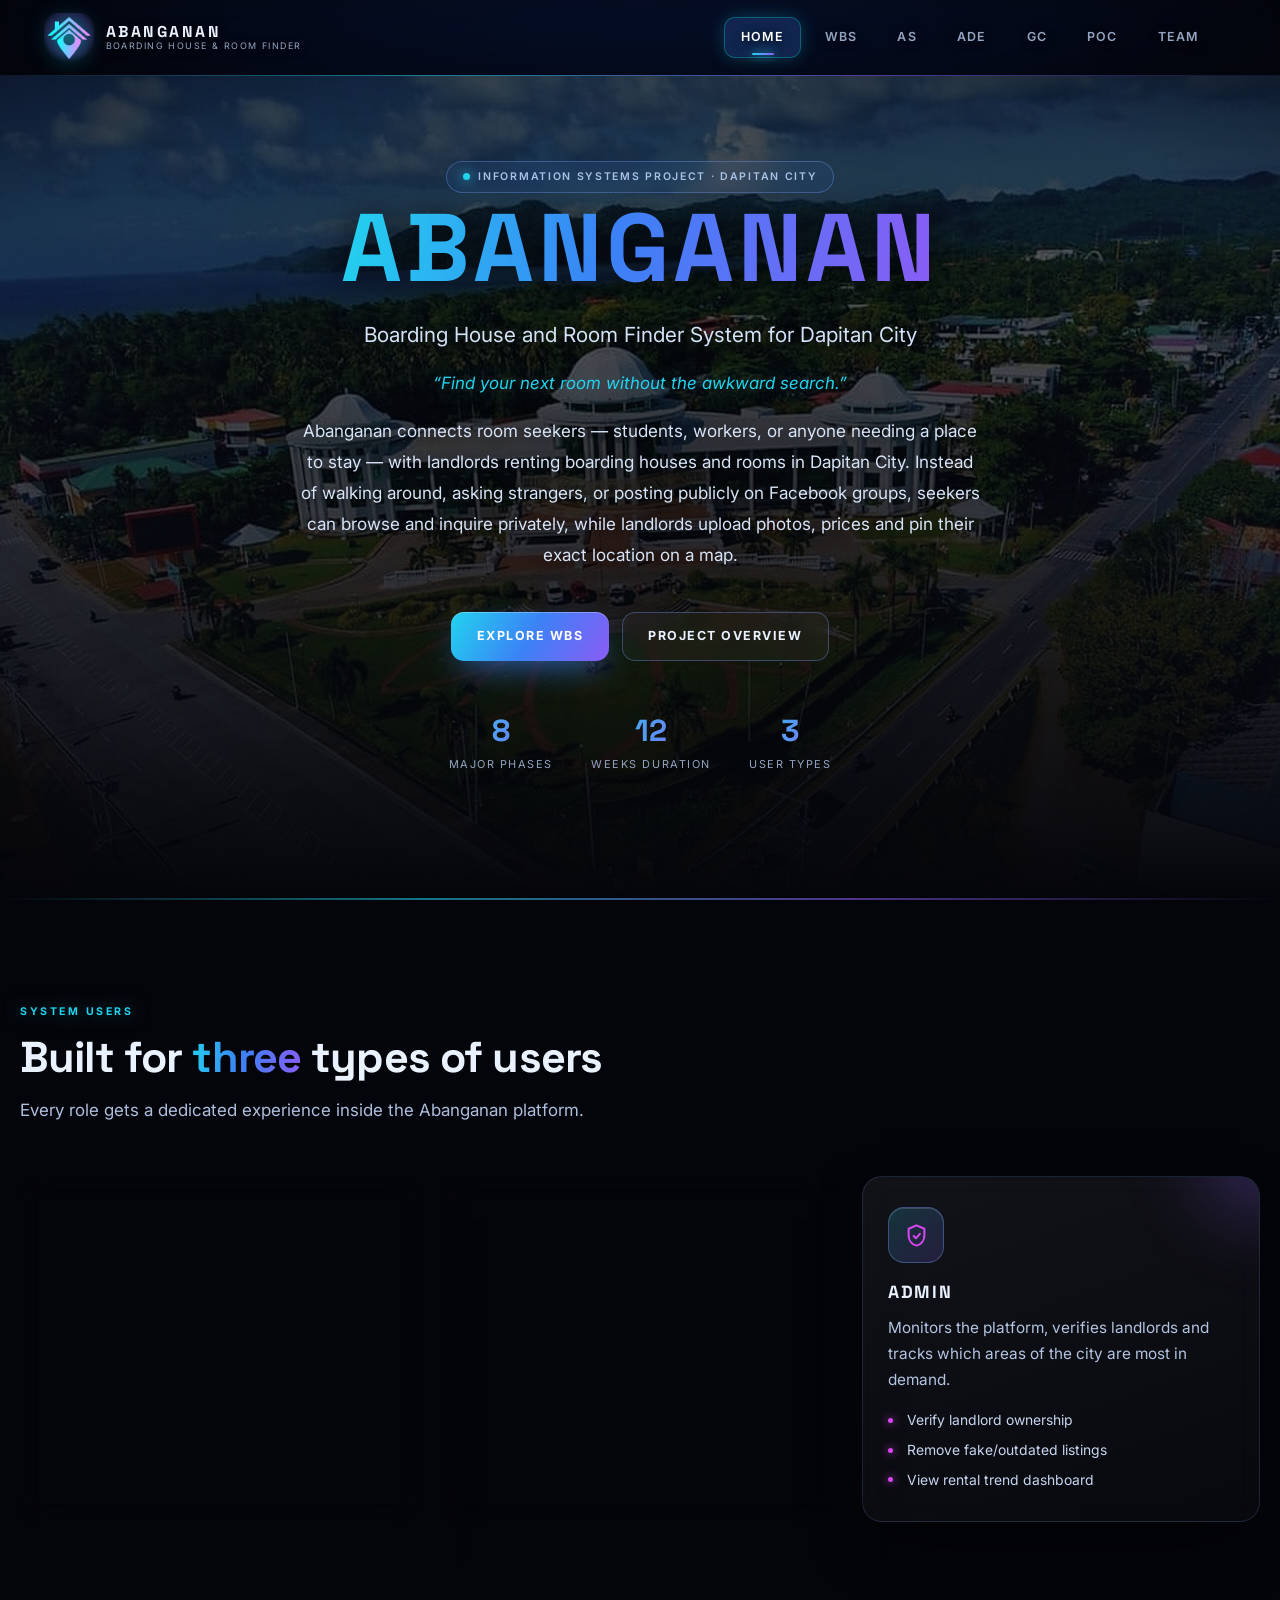
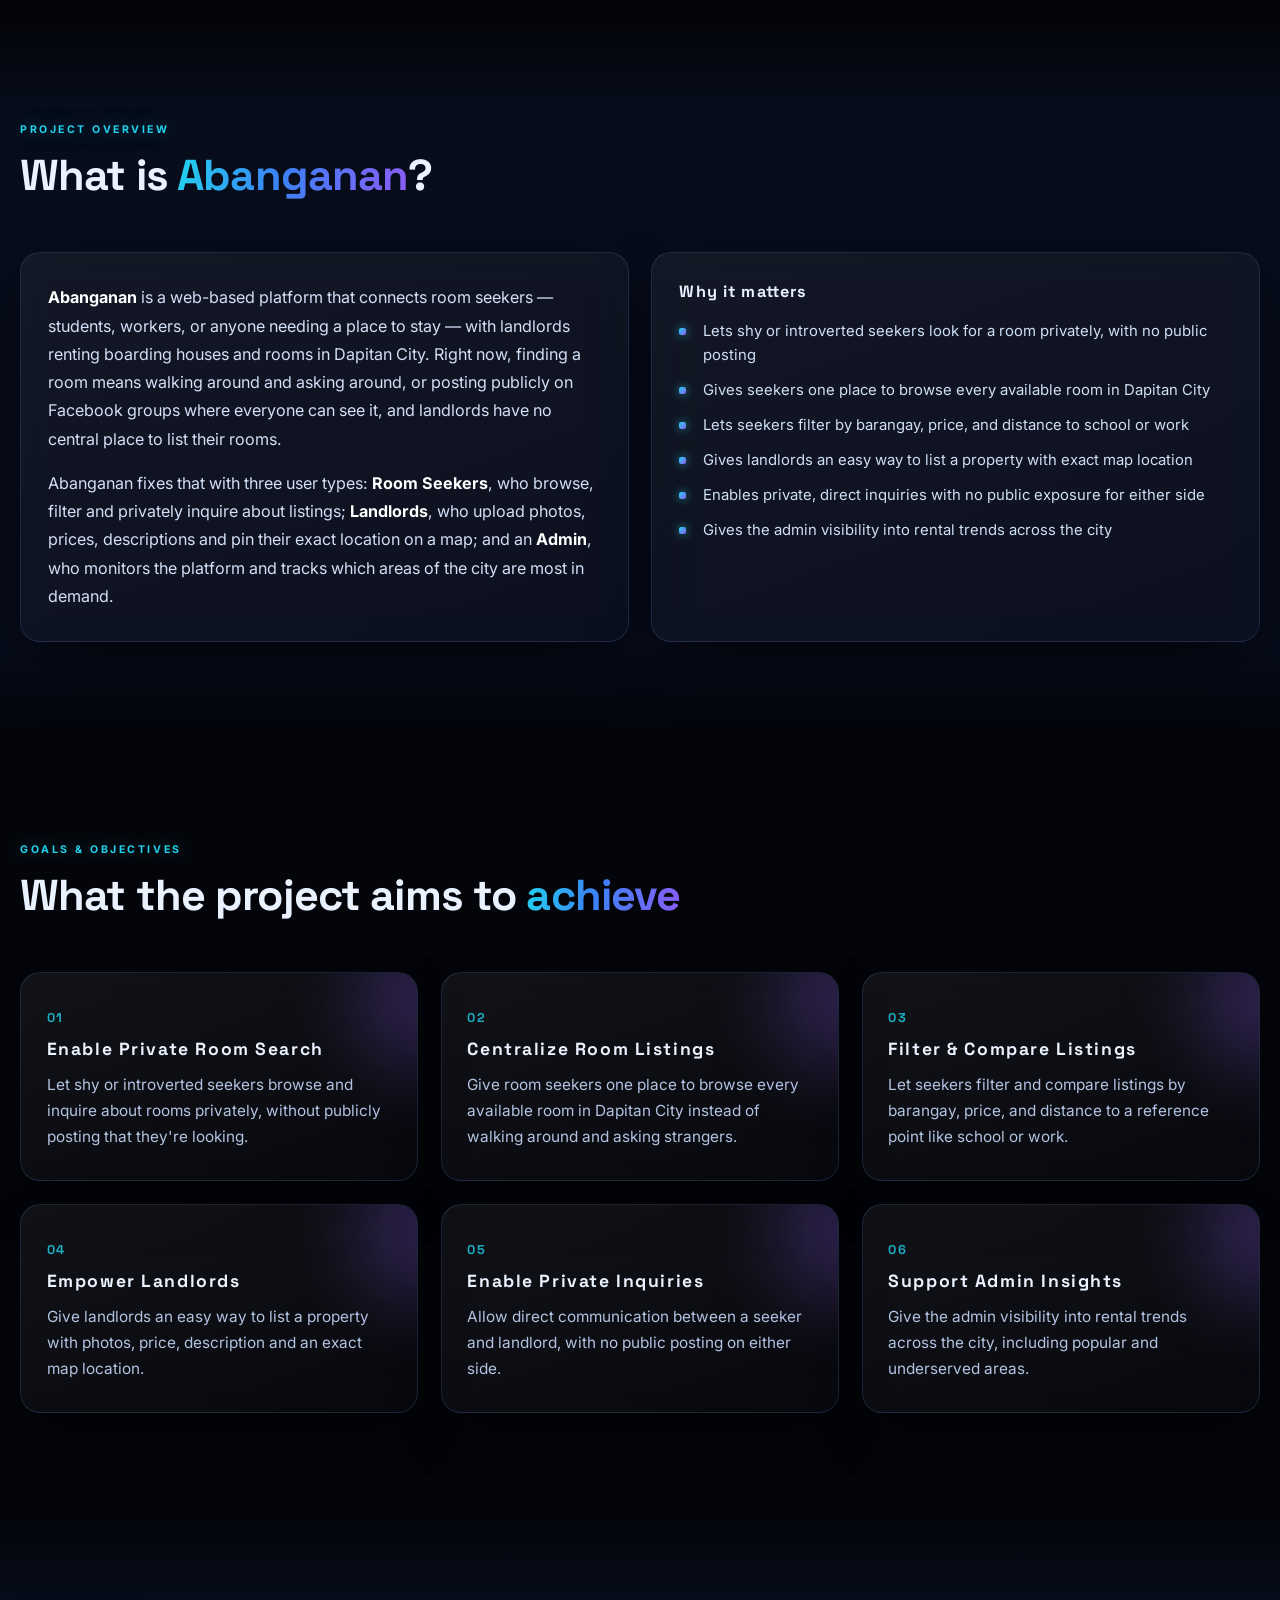
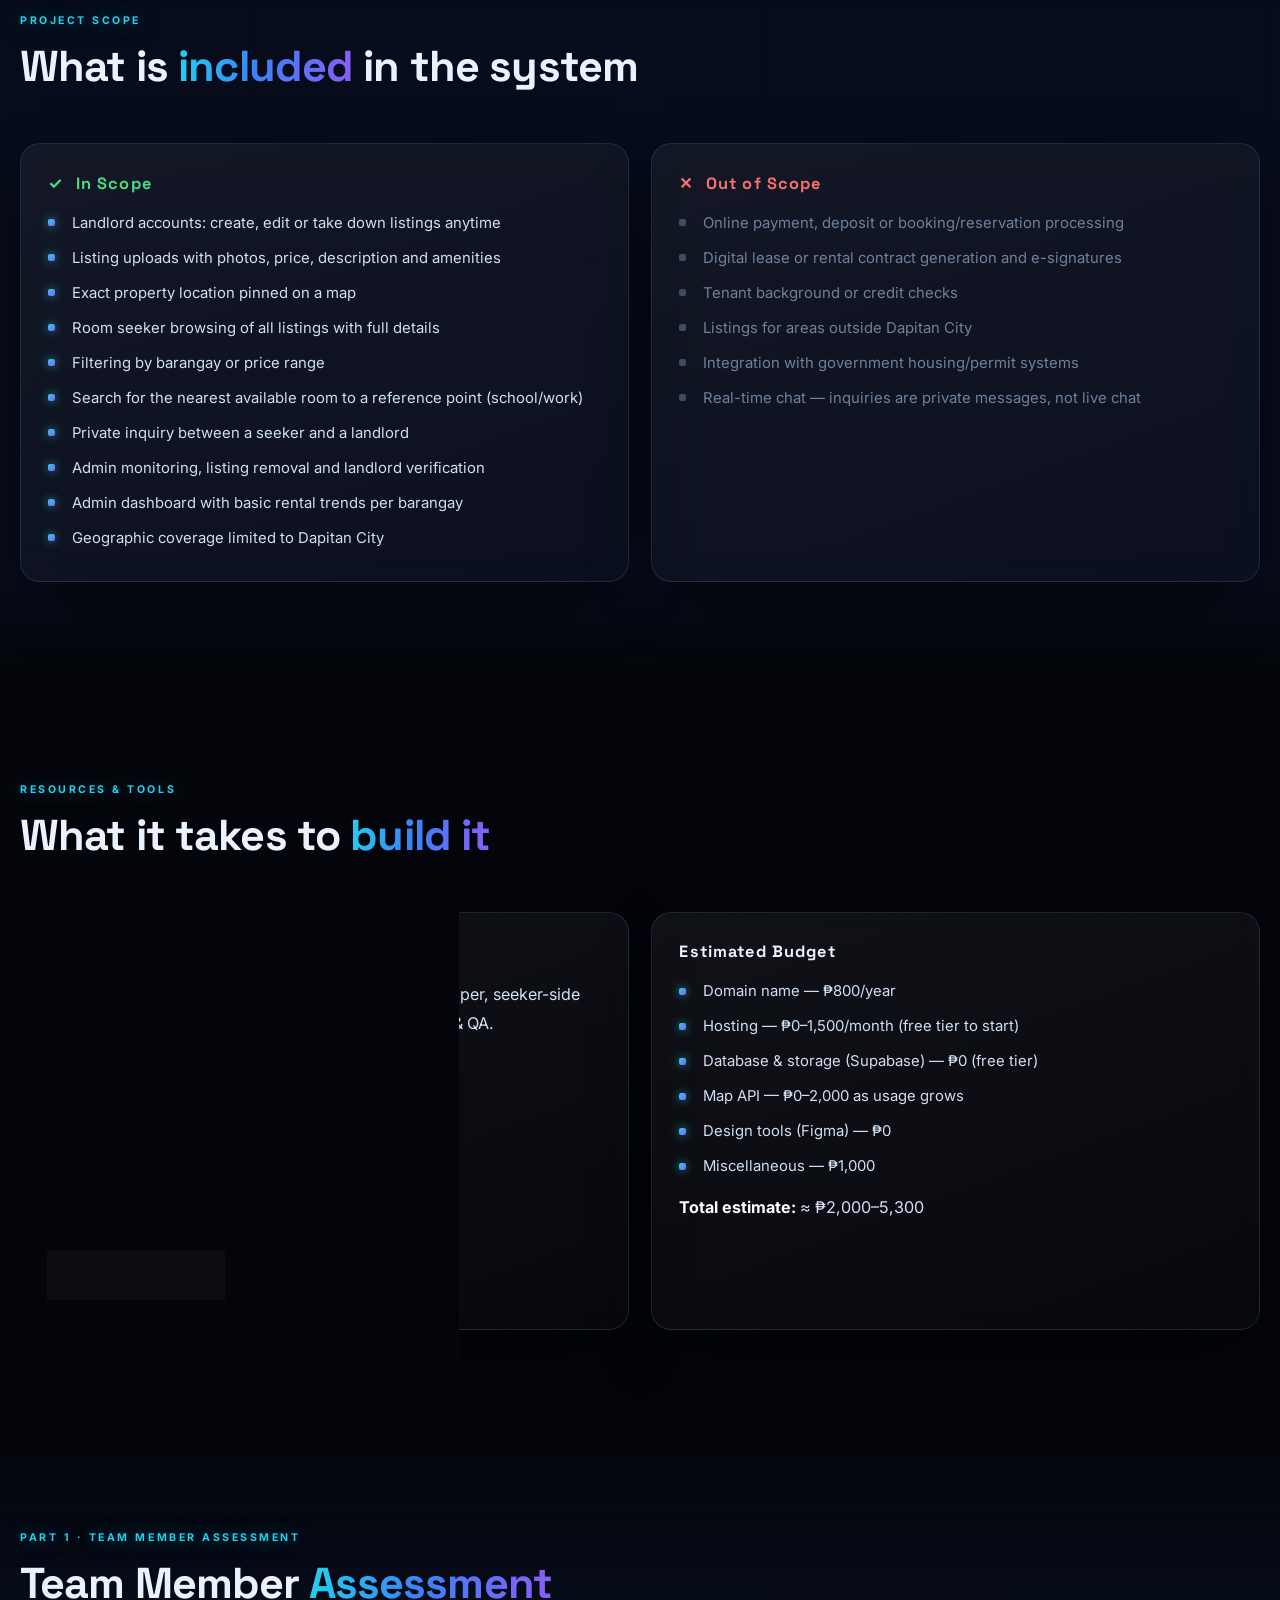
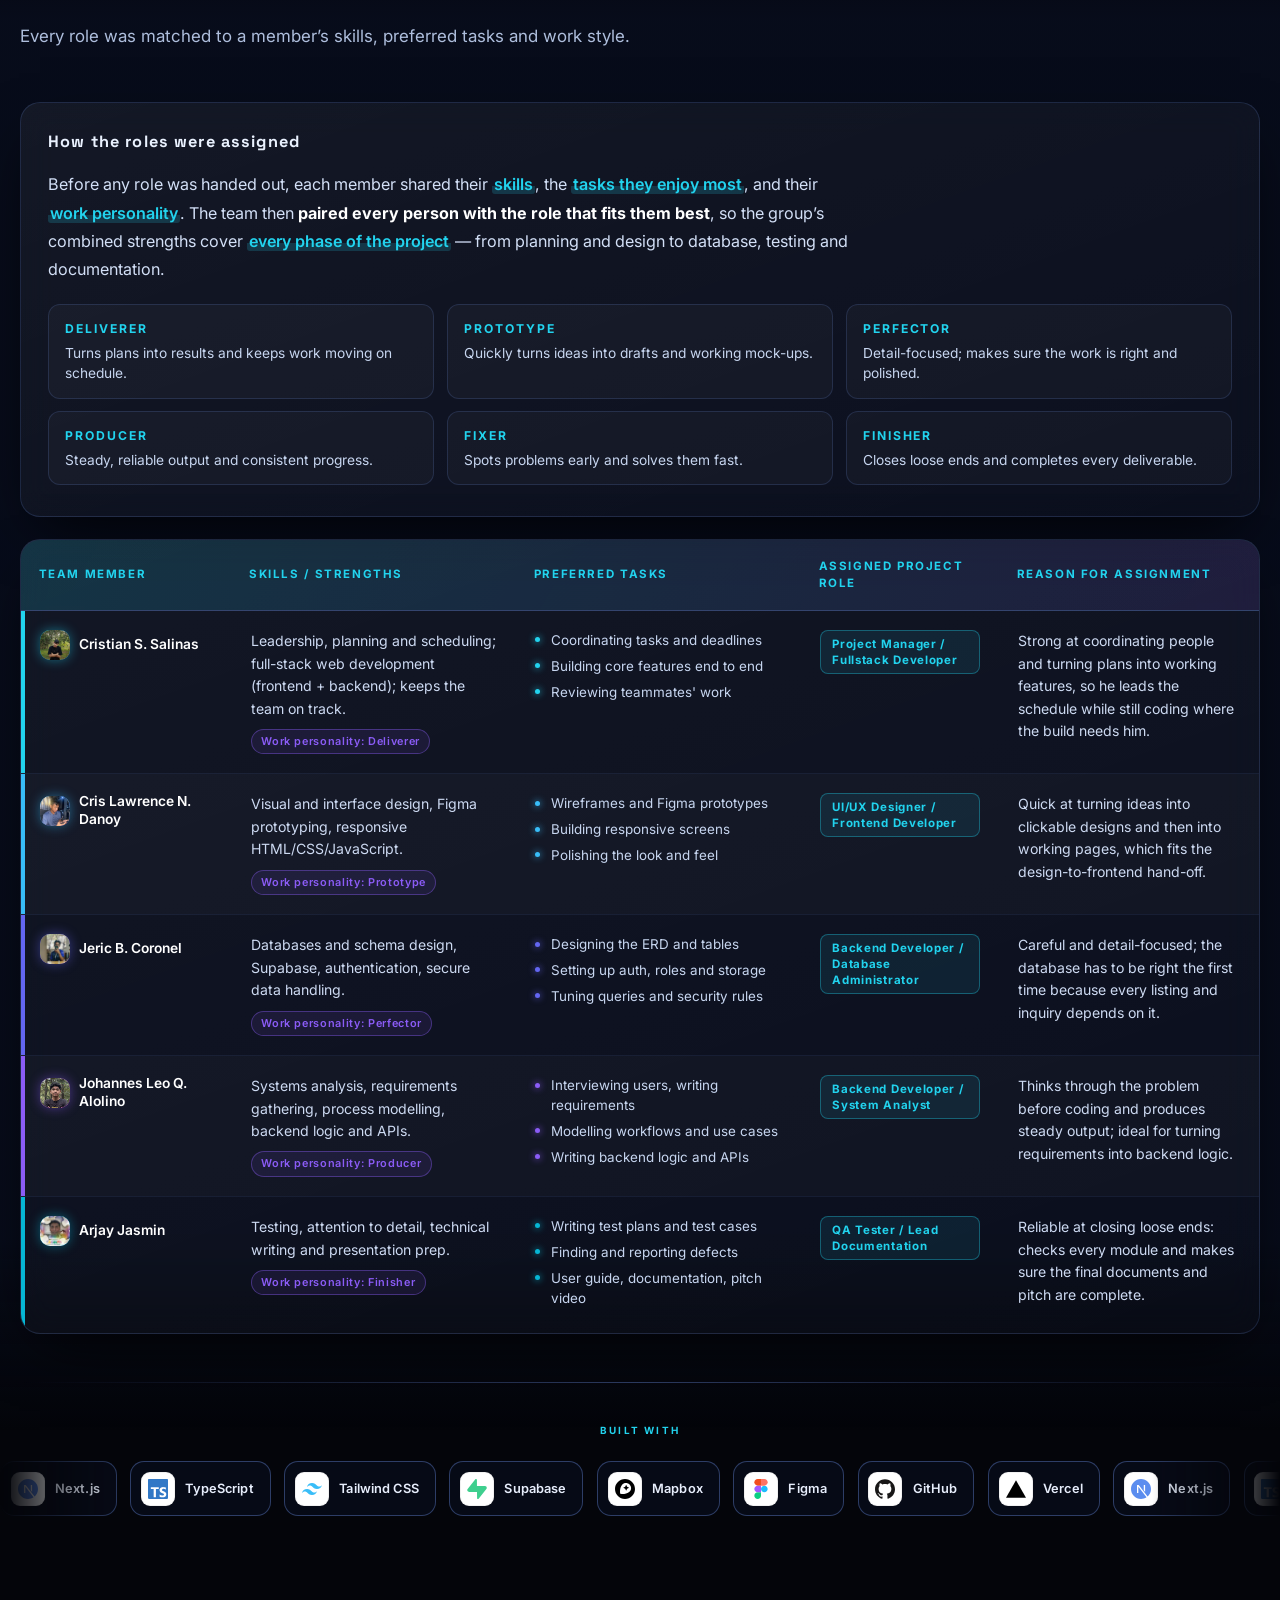
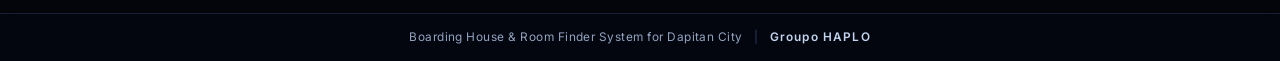
==== commit 84dc305f: "also activies are apply but not finals output" ====
--- a/index.html
+++ b/index.html
@@ -32,6 +32,7 @@
         <a href="activity-sequence.html">AS</a>
         <a href="duration-estimation.html">ADE</a>
         <a href="gantt-chart.html">GC</a>
+        <a href="poc.html">POC</a>
         <a href="team.html">TEAM</a>
     </nav>
 
--- a/css/style.css
+++ b/css/style.css
@@ -1921,18 +1921,9 @@
 /* ---- org chart ---- */
 .oc { display: flex; flex-direction: column; align-items: center; padding: 1.2rem 0 .5rem; --line: rgba(120,160,255,.45); }
 .oc-top { display: flex; justify-content: center; width: 100%; }
-.oc-stem { width: 2px; height: 34px; background: var(--line); }
 .oc-row {
   position: relative; display: grid; grid-template-columns: repeat(4, 1fr); gap: 1.2rem;
   width: 100%; padding-top: 34px;
-}
-/* horizontal bus across the middle of the 4 cards */
-.oc-row::before {
-  content: ""; position: absolute; top: 0; left: calc(12.5% - .15rem); right: calc(12.5% - .15rem);
-  height: 2px; background: var(--line);
-}
-.oc-row .oc-card::before {
-  content: ""; position: absolute; top: -34px; left: 50%; width: 2px; height: 34px; background: var(--line);
 }
 .oc-card {
   position: relative; padding: 1.1rem 1.1rem 1.2rem; border-radius: 18px; text-align: center;
@@ -1959,19 +1950,6 @@
 .oc-card .rt-list { text-align: left; --accent: var(--c1); }
 .oc-card .rt-list li { font-size: .8rem; }
 
-@media (max-width: 1000px) {
-  .oc-row { grid-template-columns: repeat(2, 1fr); padding-top: 34px; }
-  .oc-row::before { left: 25%; right: 25%; }
-  .oc-row .oc-card:nth-child(odd)::before, .oc-row .oc-card:nth-child(even)::before { display: none; }
-  .oc-row .oc-card:nth-child(1)::before, .oc-row .oc-card:nth-child(2)::before { display: block; }
-  .oc-row .oc-card:nth-child(1)::before { left: 50%; }
-}
-@media (max-width: 640px) {
-  .oc-row { grid-template-columns: 1fr; gap: 1rem; padding-top: 0; padding-left: 18px; }
-  .oc-row::before { top: 0; bottom: 30px; left: 0; right: auto; width: 2px; height: auto; }
-  .oc-row .oc-card::before, .oc-row .oc-card:nth-child(n)::before { display: block !important; top: 50% !important; left: -18px !important; width: 18px !important; height: 2px !important; }
-  .oc-stem { height: 24px; }
-}
 
 /* =========================================================
    ROLE ASSIGNMENTS on WBS / ADE / GANTT (Lab Exercise 3)
@@ -1983,24 +1961,55 @@
   flex: 0 0 auto; width: 22px; height: 22px; border-radius: 50%; overflow: hidden; display: inline-block;
   background: linear-gradient(135deg, var(--c1, var(--cyan)), var(--c2, var(--violet)));
   border: 1.5px solid color-mix(in srgb, var(--c1, var(--cyan)) 70%, #fff);
+  position: relative;
+  transition: transform .22s cubic-bezier(.2,.8,.3,1), z-index .1s ease, box-shadow .22s ease;
 }
 .own-av img { width: 100%; height: 100%; object-fit: cover; object-position: center 25%; display: block; }
 .own-av + .own-av { margin-left: -8px; }
+.own-av:hover {
+  transform: scale(1.25) translateY(-1px);
+  z-index: 6;
+  box-shadow: 0 0 10px var(--cyan);
+}
 .own-n { font-size: .74rem; font-weight: 700; color: #fff; }
 .own-names { font-size: .74rem; color: #c7d6f0; margin-left: .2rem; }
 
 .wbs-owner {
   margin-top: 8px; padding: .5rem .55rem; border-radius: 8px; text-align: left;
   background: rgba(255,255,255,.04); border: 1px solid var(--stroke);
+  transition: transform .25s ease, background .25s ease, border-color .25s ease, box-shadow .25s ease;
+}
+.wbs-owner:hover {
+  transform: translateY(-2px);
+  background: rgba(255,255,255,.08);
+  border-color: rgba(34,211,238,.45);
+  box-shadow: 0 4px 14px rgba(0,0,0,.45), 0 0 14px rgba(34,211,238,.2);
 }
 .ade-team { display: flex; flex-direction: column; align-items: flex-start; gap: .55rem; }
 .rt-table + .x, .ade-table thead th:nth-child(6) { min-width: 220px; text-align: left; }
 .ade-table tbody td:nth-child(6) { text-align: left; }
-.g-task .t-owner { margin-top: .35rem; }
+.g-task .t-owner {
+  margin-top: .35rem;
+  transition: transform .25s ease, border-color .25s ease, box-shadow .25s ease;
+}
+.g-task:hover .t-owner {
+  border-color: rgba(34,211,238,.35);
+  box-shadow: 0 0 10px rgba(34,211,238,.18);
+}
 @media (max-width: 720px) { .g-task .own-l { min-width: 2.7rem; } }
 
 /* role strip inside Activity Sequencing flow nodes */
-.flow-owner { margin: .2rem 0 .9rem; padding: .55rem .7rem; border-radius: 10px; background: rgba(255,255,255,.04); border: 1px solid var(--stroke); }
+.flow-owner {
+  margin: .2rem 0 .9rem; padding: .55rem .7rem; border-radius: 10px;
+  background: rgba(255,255,255,.04); border: 1px solid var(--stroke);
+  transition: transform .25s ease, background .25s ease, border-color .25s ease, box-shadow .25s ease;
+}
+.flow-owner:hover {
+  transform: translateY(-2px);
+  background: rgba(255,255,255,.08);
+  border-color: rgba(34,211,238,.45);
+  box-shadow: 0 4px 14px rgba(0,0,0,.45), 0 0 14px rgba(34,211,238,.2);
+}
 
 /* =========================================================
    TEAM ASSESSMENT (home page) — layout + table fixes
@@ -2083,4 +2092,259 @@
   .ade-table:has(.ade-team) tbody td:nth-child(6) { text-align: center; vertical-align: middle; }
   .ade-team { width: fit-content; max-width: 100%; margin-inline: auto; }
   .ade-team .rt-role { align-self: center; }
+}
+
+/* =========================================================
+   ORGANIZATIONAL CHART — connected lines, animation, mobile tree
+   ========================================================= */
+.oc { --oc-gap: 1.2rem; --oc-drop: 34px; --line: rgba(120,160,255,.55); }
+.oc-stem { width: 2px; height: var(--oc-drop); background: var(--line); transform-origin: top; }
+.oc-row { gap: var(--oc-gap); padding-top: var(--oc-drop); }
+
+/* every card draws its own stem (down) + its own slice of the horizontal bus,
+   so the lines always join no matter the column gap */
+.oc-row .oc-card::before,
+.oc-row .oc-card::after { content: ""; position: absolute; background: var(--line); pointer-events: none; }
+.oc-row .oc-card::before { top: calc(var(--oc-drop) * -1); left: 50%; margin-left: -1px; width: 2px; height: var(--oc-drop); transform-origin: top; }
+.oc-row .oc-card::after  { top: calc(var(--oc-drop) * -1); left: calc(var(--oc-gap) / -2); right: calc(var(--oc-gap) / -2); height: 2px; }
+.oc-row .oc-card:first-child::after { left: 50%; }
+.oc-row .oc-card:last-child::after  { right: 50%; }
+.oc-row .oc-card:nth-child(1)::after, .oc-row .oc-card:nth-child(2)::after { transform-origin: right center; }
+.oc-row .oc-card:nth-child(3)::after, .oc-row .oc-card:nth-child(4)::after { transform-origin: left center; }
+
+.oc-card { transition: opacity .5s ease, transform .5s cubic-bezier(.2,.7,.3,1), translate .3s ease, box-shadow .3s ease; }
+.oc-card:hover { translate: 0 -5px; box-shadow: var(--shadow), 0 0 40px color-mix(in srgb, var(--c1) 30%, transparent); }
+.oc-photo { box-shadow: 0 0 0 3px color-mix(in srgb, var(--c1) 55%, transparent), 0 0 20px color-mix(in srgb, var(--c1) 40%, transparent); }
+
+/* ---- entrance animation (JS adds .oc-ready, then .oc-in when scrolled into view) ---- */
+.oc-ready .oc-card { opacity: 0; transform: translateY(22px) scale(.95); }
+.oc-ready .oc-stem { transform: scaleY(0); }
+.oc-ready .oc-row .oc-card::before { transform: scaleY(0); }
+.oc-ready .oc-row .oc-card::after  { transform: scaleX(0); }
+
+.oc-in .oc-card, .oc-in .oc-stem,
+.oc-in .oc-row .oc-card::before, .oc-in .oc-row .oc-card::after { opacity: 1; transform: none; }
+.oc-in .oc-row .oc-card::before, .oc-in .oc-row .oc-card::after, .oc-in .oc-stem { transition: transform .4s ease; }
+
+/* desktop: PM -> stem -> bus grows from the center outward -> stems drop -> cards pop in */
+.oc-in .oc-pm { transition-delay: 0s; }
+.oc-in .oc-stem { transition-delay: .5s; }
+.oc-in .oc-row .oc-card:nth-child(2)::after, .oc-in .oc-row .oc-card:nth-child(3)::after { transition-delay: .85s; }
+.oc-in .oc-row .oc-card:nth-child(1)::after, .oc-in .oc-row .oc-card:nth-child(4)::after { transition-delay: 1.2s; }
+.oc-in .oc-row .oc-card:nth-child(2)::before, .oc-in .oc-row .oc-card:nth-child(3)::before { transition-delay: 1.2s; }
+.oc-in .oc-row .oc-card:nth-child(1)::before, .oc-in .oc-row .oc-card:nth-child(4)::before { transition-delay: 1.55s; }
+.oc-in .oc-row .oc-card:nth-child(2), .oc-in .oc-row .oc-card:nth-child(3) { transition-delay: 1.45s, 1.45s, 0s, 0s; }
+.oc-in .oc-row .oc-card:nth-child(1), .oc-in .oc-row .oc-card:nth-child(4) { transition-delay: 1.8s, 1.8s, 0s, 0s; }
+
+/* soft glow pulse travelling through the lines once everything is drawn */
+@keyframes ocGlow {
+  0%, 100% { box-shadow: 0 0 0 rgba(34,211,238,0); }
+  50%      { box-shadow: 0 0 10px rgba(34,211,238,.75); }
+}
+.oc-in .oc-stem, .oc-in .oc-row .oc-card::before, .oc-in .oc-row .oc-card::after {
+  animation: ocGlow 3.4s ease-in-out 2.8s infinite;
+}
+
+/* ---- fluid desktop navbar for 7 items (HOME, WBS, AS, ADE, GC, POC, TEAM) ---- */
+@media (min-width: 901px) and (max-width: 1220px) {
+  .nav-inner { padding-inline: 1.25rem; gap: .5rem; }
+  .brand { gap: .5rem; }
+  .brand-text strong { font-size: .86rem; letter-spacing: .12em; }
+  .brand-text small { font-size: .50rem; }
+  .nav-links { gap: .3rem; }
+  .nav-links a { padding: .46rem .58rem; font-size: .72rem; letter-spacing: .07em; }
+}
+
+/* ---- POC page components ---- */
+.poc-stats-bar {
+  display: inline-flex; align-items: center; justify-content: center; flex-wrap: wrap; gap: 1.4rem;
+  margin: 1.4rem auto 0; padding: .85rem 1.6rem; border-radius: 16px;
+  background: rgba(255,255,255,.04); border: 1px solid var(--stroke);
+  backdrop-filter: blur(12px); box-shadow: var(--shadow);
+}
+.poc-stat-item { display: flex; flex-direction: column; align-items: center; text-align: center; }
+.poc-stat-val { font-family: 'Space Grotesk', sans-serif; font-size: 1.55rem; font-weight: 700; line-height: 1.1; color: var(--cyan); }
+.poc-stat-lbl { font-size: .68rem; font-weight: 600; letter-spacing: .12em; text-transform: uppercase; color: var(--muted); margin-top: .15rem; }
+.poc-stat-sep { width: 1px; height: 26px; background: var(--stroke); }
+
+@media (max-width: 600px) {
+  .poc-stats-bar { gap: 1rem 1.4rem; padding: .75rem 1rem; width: 100%; justify-content: space-around; }
+  .poc-stat-sep { display: none; }
+  .poc-stat-item { min-width: 42%; }
+}
+
+/* Toolbar: Filters + Replay */
+.poc-toolbar {
+  display: flex; align-items: center; justify-content: space-between; flex-wrap: wrap; gap: .8rem;
+  margin-bottom: 2rem; padding: .65rem 1rem; border-radius: 14px;
+  background: rgba(255,255,255,.03); border: 1px solid var(--stroke);
+}
+.poc-filter-group { display: flex; align-items: center; flex-wrap: wrap; gap: .45rem; }
+.poc-filter-btn {
+  padding: .42rem .85rem; font-size: .72rem; font-weight: 600; letter-spacing: .08em;
+  color: var(--muted); border-radius: 99px; border: 1px solid var(--stroke);
+  background: rgba(255,255,255,.03); cursor: pointer;
+  transition: all .25s ease;
+}
+.poc-filter-btn:hover { color: #fff; background: rgba(255,255,255,.08); border-color: rgba(255,255,255,.2); }
+.poc-filter-btn.active {
+  color: #fff; background: rgba(34,211,238,.16);
+  border-color: rgba(34,211,238,.45); box-shadow: 0 0 12px rgba(34,211,238,.25);
+}
+
+.poc-replay-btn {
+  display: inline-flex; align-items: center; gap: .45rem;
+  padding: .42rem .85rem; font-size: .72rem; font-weight: 600; letter-spacing: .08em;
+  color: var(--cyan); border-radius: 99px; border: 1px solid rgba(34,211,238,.35);
+  background: rgba(34,211,238,.07); cursor: pointer;
+  transition: all .25s ease;
+}
+.poc-replay-btn:hover { background: rgba(34,211,238,.18); box-shadow: 0 0 14px rgba(34,211,238,.3); }
+.poc-replay-btn.animating svg { animation: pocSpin .7s cubic-bezier(.4,0,.2,1); }
+@keyframes pocSpin { from { transform: rotate(0deg); } to { transform: rotate(360deg); } }
+
+/* Tier labels & Card details */
+.oc-tier-label { width: 100%; text-align: center; margin: .8rem 0 .5rem; }
+.oc-tier-badge {
+  display: inline-block; padding: .28rem .75rem; border-radius: 99px;
+  font-size: .62rem; font-weight: 700; letter-spacing: .14em; text-transform: uppercase;
+  color: var(--cyan); background: rgba(34,211,238,.10); border: 1px solid rgba(34,211,238,.30);
+  box-shadow: 0 0 10px rgba(34,211,238,.15);
+}
+.oc-card-level {
+  display: block; font-size: .56rem; font-weight: 700; letter-spacing: .14em; text-transform: uppercase;
+  color: var(--cyan); margin-bottom: .45rem; opacity: .85;
+}
+.oc-sub-role {
+  display: block; font-size: .70rem; color: #94a3b8; font-style: italic; margin-top: -.4rem; margin-bottom: .65rem;
+}
+.oc-card-hint {
+  margin-top: .7rem; padding-top: .55rem; border-top: 1px dashed rgba(255,255,255,.1);
+  font-size: .66rem; font-weight: 600; letter-spacing: .06em; color: var(--cyan); opacity: .8;
+  transition: opacity .2s ease;
+}
+.oc-card:hover .oc-card-hint { opacity: 1; }
+
+/* Interactive filter dimming */
+.oc-card.is-dimmed { opacity: .22; transform: scale(.96); filter: grayscale(.7); pointer-events: none; }
+.oc-card.is-highlighted {
+  border-color: var(--cyan) !important;
+  box-shadow: var(--shadow), 0 0 35px rgba(34,211,238,.45) !important;
+}
+
+/* Stem with glow and junction node */
+.oc-stem-wrap { display: flex; flex-direction: column; align-items: center; position: relative; }
+.oc-junction-node {
+  width: 10px; height: 10px; border-radius: 50%;
+  background: var(--cyan); box-shadow: 0 0 12px var(--cyan);
+  position: absolute; bottom: -5px; z-index: 3;
+}
+
+/* Pulse ring around avatar */
+.oc-pulse-ring {
+  position: absolute; inset: -4px; border-radius: 50%;
+  border: 1.5px solid var(--c1); opacity: 0; pointer-events: none;
+  animation: ocRingPulse 3.6s ease-out infinite;
+}
+@keyframes ocRingPulse {
+  0% { transform: scale(1); opacity: .7; }
+  60% { transform: scale(1.28); opacity: 0; }
+  100% { transform: scale(1.28); opacity: 0; }
+}
+
+/* Governance Matrix tags */
+.poc-gov-badge {
+  display: inline-block; padding: .25rem .6rem; border-radius: 6px;
+  font-size: .72rem; font-weight: 600; color: #a5f3fc;
+  background: rgba(34,211,238,.12); border: 1px solid rgba(34,211,238,.28);
+}
+.poc-deliv-tag {
+  display: inline-block; margin: .15rem .25rem .15rem 0; padding: .2rem .5rem;
+  border-radius: 6px; font-size: .70rem; color: #e2e8f0;
+  background: rgba(255,255,255,.05); border: 1px solid var(--stroke);
+}
+
+/* Mid-desktop fluid tuning (901px - 1180px) */
+@media (min-width: 901px) and (max-width: 1180px) {
+  .oc { --oc-gap: .8rem; }
+  .oc-row { gap: .8rem; }
+  .oc-card { padding: 1rem .8rem 1.1rem; }
+  .oc-card h4 { font-size: .67rem; margin: -1rem -.8rem .8rem; }
+  .oc-photo { width: 74px; height: 74px; font-size: 1.25rem; }
+  .oc-card .rt-list li { font-size: .76rem; }
+}
+
+/* ---- tablet + mobile: vertical hierarchy tree, connected lines ---- */
+@media (max-width: 900px) {
+  .oc {
+    --oc-gap: 1.1rem; --oc-drop: 26px; --oc-tick: 28px;
+    max-width: 620px; margin-inline: auto; align-items: stretch;
+  }
+  .oc-top { justify-content: center; }
+  .oc-card.oc-pm { width: 100%; max-width: 100%; }
+  
+  .oc-stem-wrap { align-self: flex-start; margin-left: 14px; }
+  .oc-junction-node { display: none; }
+  .oc-row { grid-template-columns: 1fr; padding-top: 0; padding-left: 36px; }
+
+  /* rail runs down the left; a horizontal tick connects each card */
+  .oc-row .oc-card::before {
+    top: calc(var(--oc-gap) * -1); left: -22px; margin-left: 0; width: 2px;
+    height: calc(100% + var(--oc-gap)); transform-origin: top;
+    background: linear-gradient(180deg, rgba(34,211,238,.85), rgba(139,92,246,.75));
+  }
+  .oc-row .oc-card:first-child::before { top: 0; height: calc(100% + var(--oc-gap)); }
+  .oc-row .oc-card:last-child::before  { height: calc(var(--oc-gap) + var(--oc-tick)); }
+  
+  .oc-row .oc-card::after,
+  .oc-row .oc-card:first-child::after,
+  .oc-row .oc-card:last-child::after,
+  .oc-row .oc-card:nth-child(n)::after {
+    top: var(--oc-tick); left: -22px; right: auto; width: 22px; height: 2px; transform-origin: left center;
+    background: rgba(34,211,238,.85); box-shadow: 0 0 6px rgba(34,211,238,.5);
+  }
+
+  /* mobile animation stagger */
+  .oc-in .oc-stem { transition-delay: .35s; }
+  .oc-in .oc-row .oc-card:nth-child(n)::before { transition-delay: calc(.60s + (var(--n, 0) * .28s)); }
+  .oc-in .oc-row .oc-card:nth-child(n)::after  { transition-delay: calc(.75s + (var(--n, 0) * .28s)); }
+  .oc-in .oc-row .oc-card:nth-child(n) { transition-delay: calc(.85s + (var(--n, 0) * .28s)), calc(.85s + (var(--n, 0) * .28s)), 0s, 0s; }
+  .oc-row .oc-card:nth-child(1) { --n: 0; } .oc-row .oc-card:nth-child(2) { --n: 1; }
+  .oc-row .oc-card:nth-child(3) { --n: 2; } .oc-row .oc-card:nth-child(4) { --n: 3; }
+}
+
+@media (max-width: 520px) {
+  .oc-row { padding-left: 28px; }
+  .oc-row .oc-card::before { left: -16px; }
+  .oc-row .oc-card::after,
+  .oc-row .oc-card:first-child::after,
+  .oc-row .oc-card:last-child::after,
+  .oc-row .oc-card:nth-child(n)::after {
+    left: -16px; width: 16px;
+  }
+  .oc-stem-wrap { margin-left: 12px; }
+  .oc-card { padding: .95rem .85rem 1.05rem; }
+  .oc-card h4 { margin: -.95rem -.85rem .75rem; font-size: .67rem; padding: .55rem .6rem; }
+  .oc-photo { width: 70px; height: 70px; font-size: 1.2rem; }
+  .oc-card .rt-list li { font-size: .78rem; }
+}
+
+@media (max-width: 360px) {
+  .oc-row { padding-left: 22px; }
+  .oc-row .oc-card::before { left: -12px; }
+  .oc-row .oc-card::after,
+  .oc-row .oc-card:first-child::after,
+  .oc-row .oc-card:last-child::after,
+  .oc-row .oc-card:nth-child(n)::after {
+    left: -12px; width: 12px;
+  }
+  .oc-stem-wrap { margin-left: 10px; }
+  .oc-card { padding: .85rem .75rem .95rem; }
+  .oc-photo { width: 62px; height: 62px; font-size: 1.1rem; }
+}
+
+@media (prefers-reduced-motion: reduce) {
+  .oc-ready .oc-card, .oc-ready .oc-stem,
+  .oc-ready .oc-row .oc-card::before, .oc-ready .oc-row .oc-card::after { opacity: 1; transform: none; }
+  .oc *, .oc *::before, .oc *::after { transition: none !important; animation: none !important; }
 }
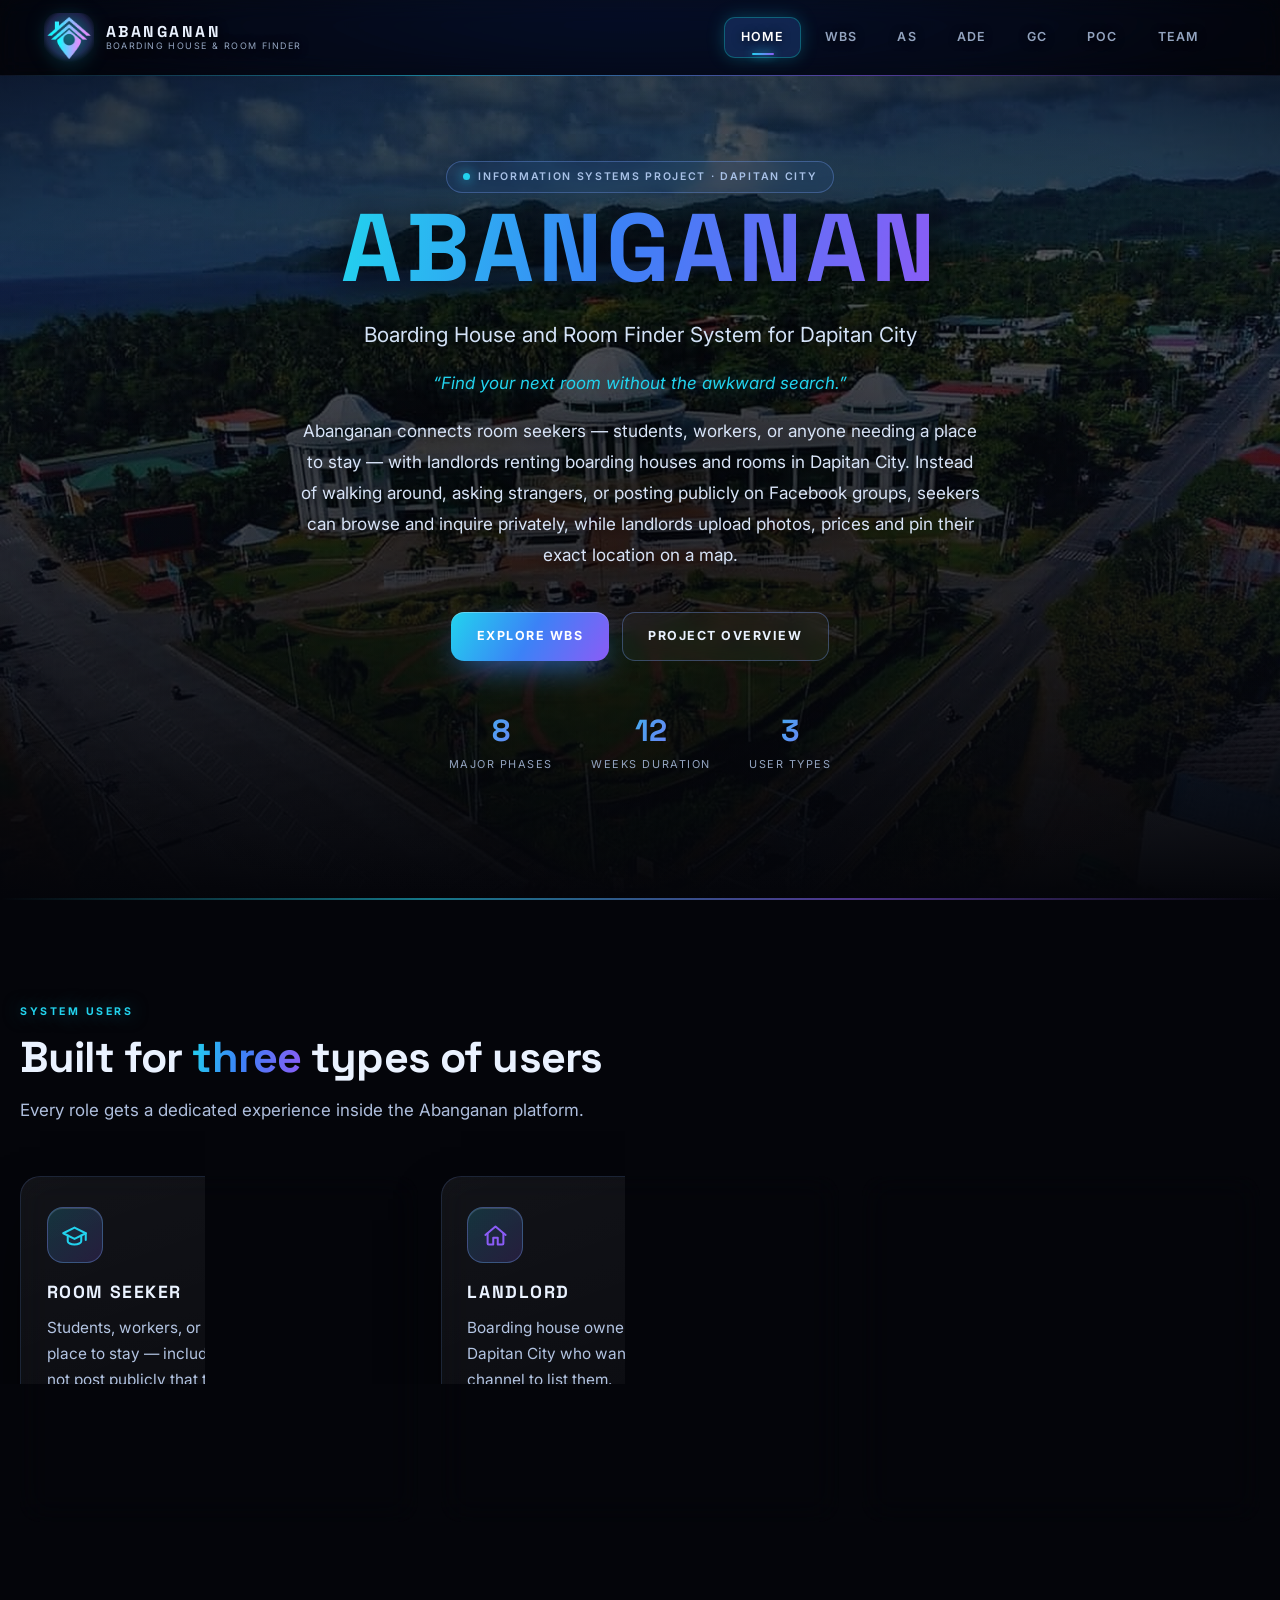
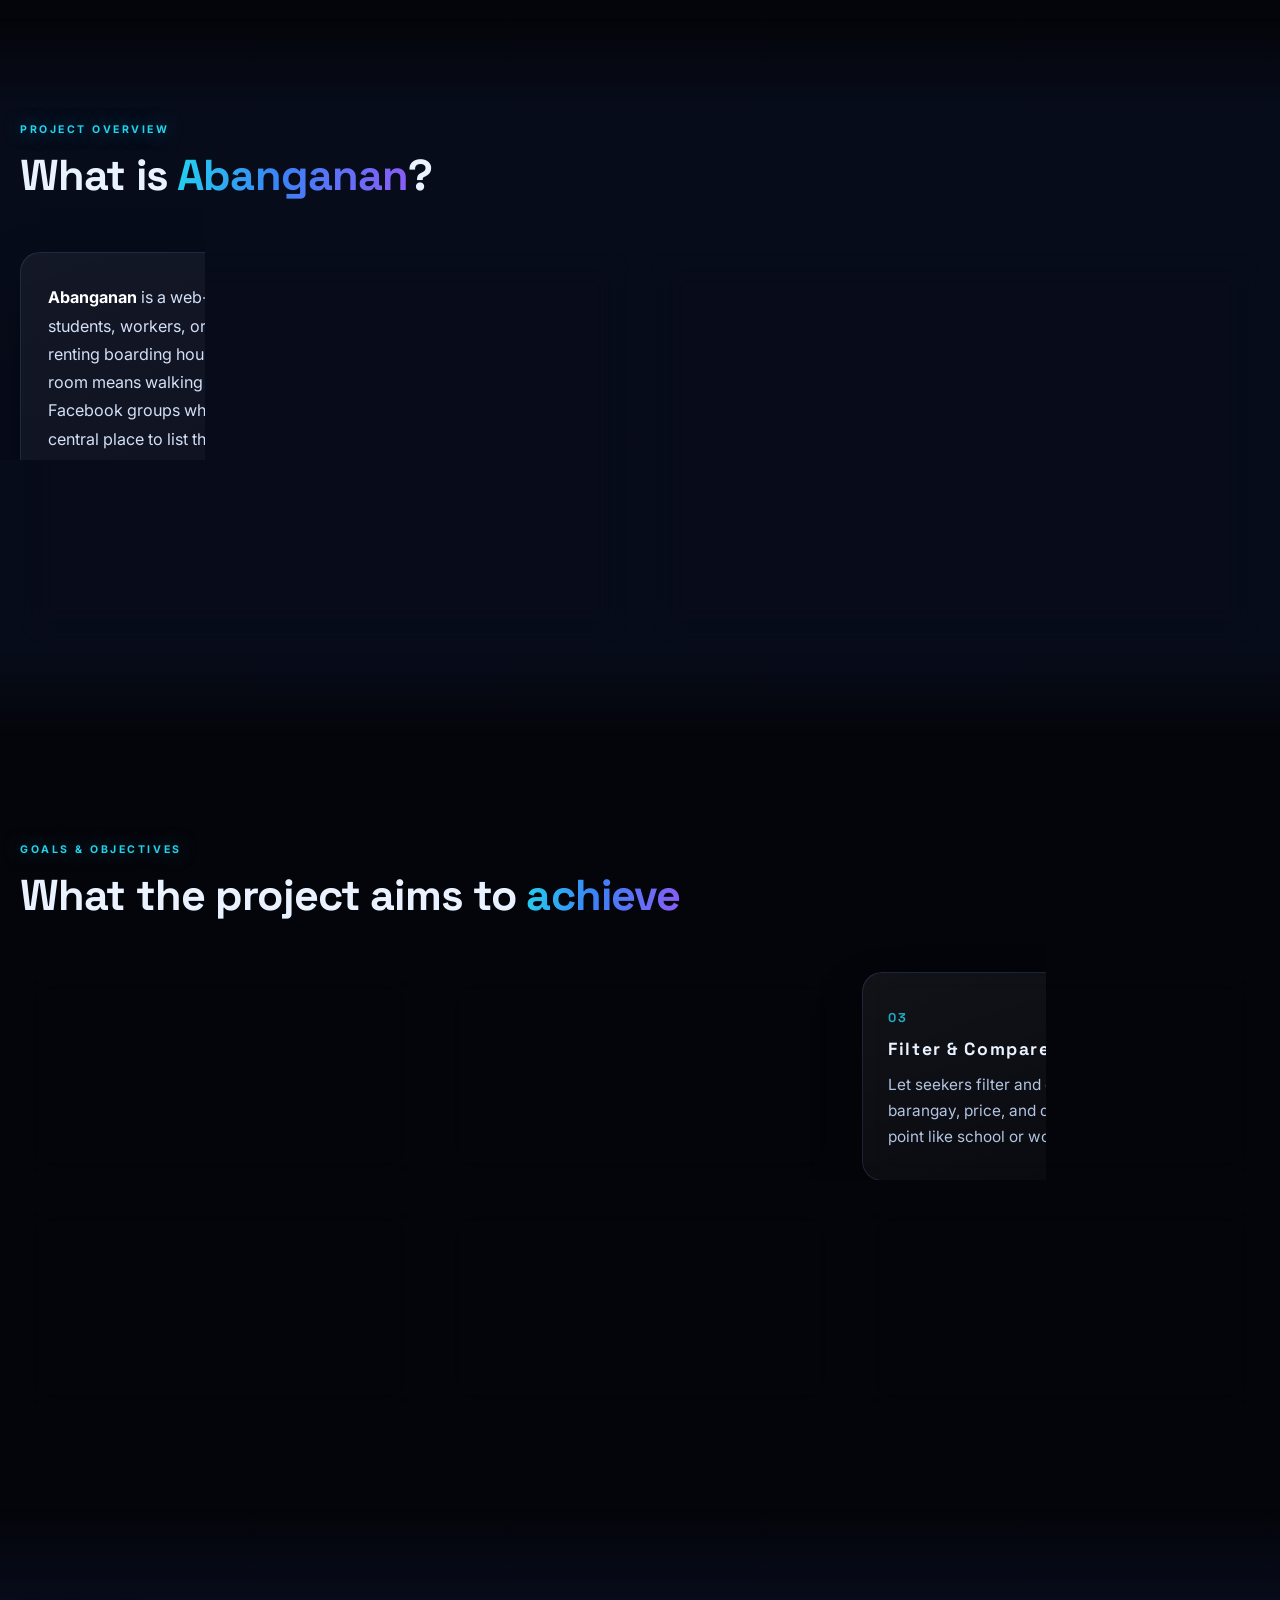
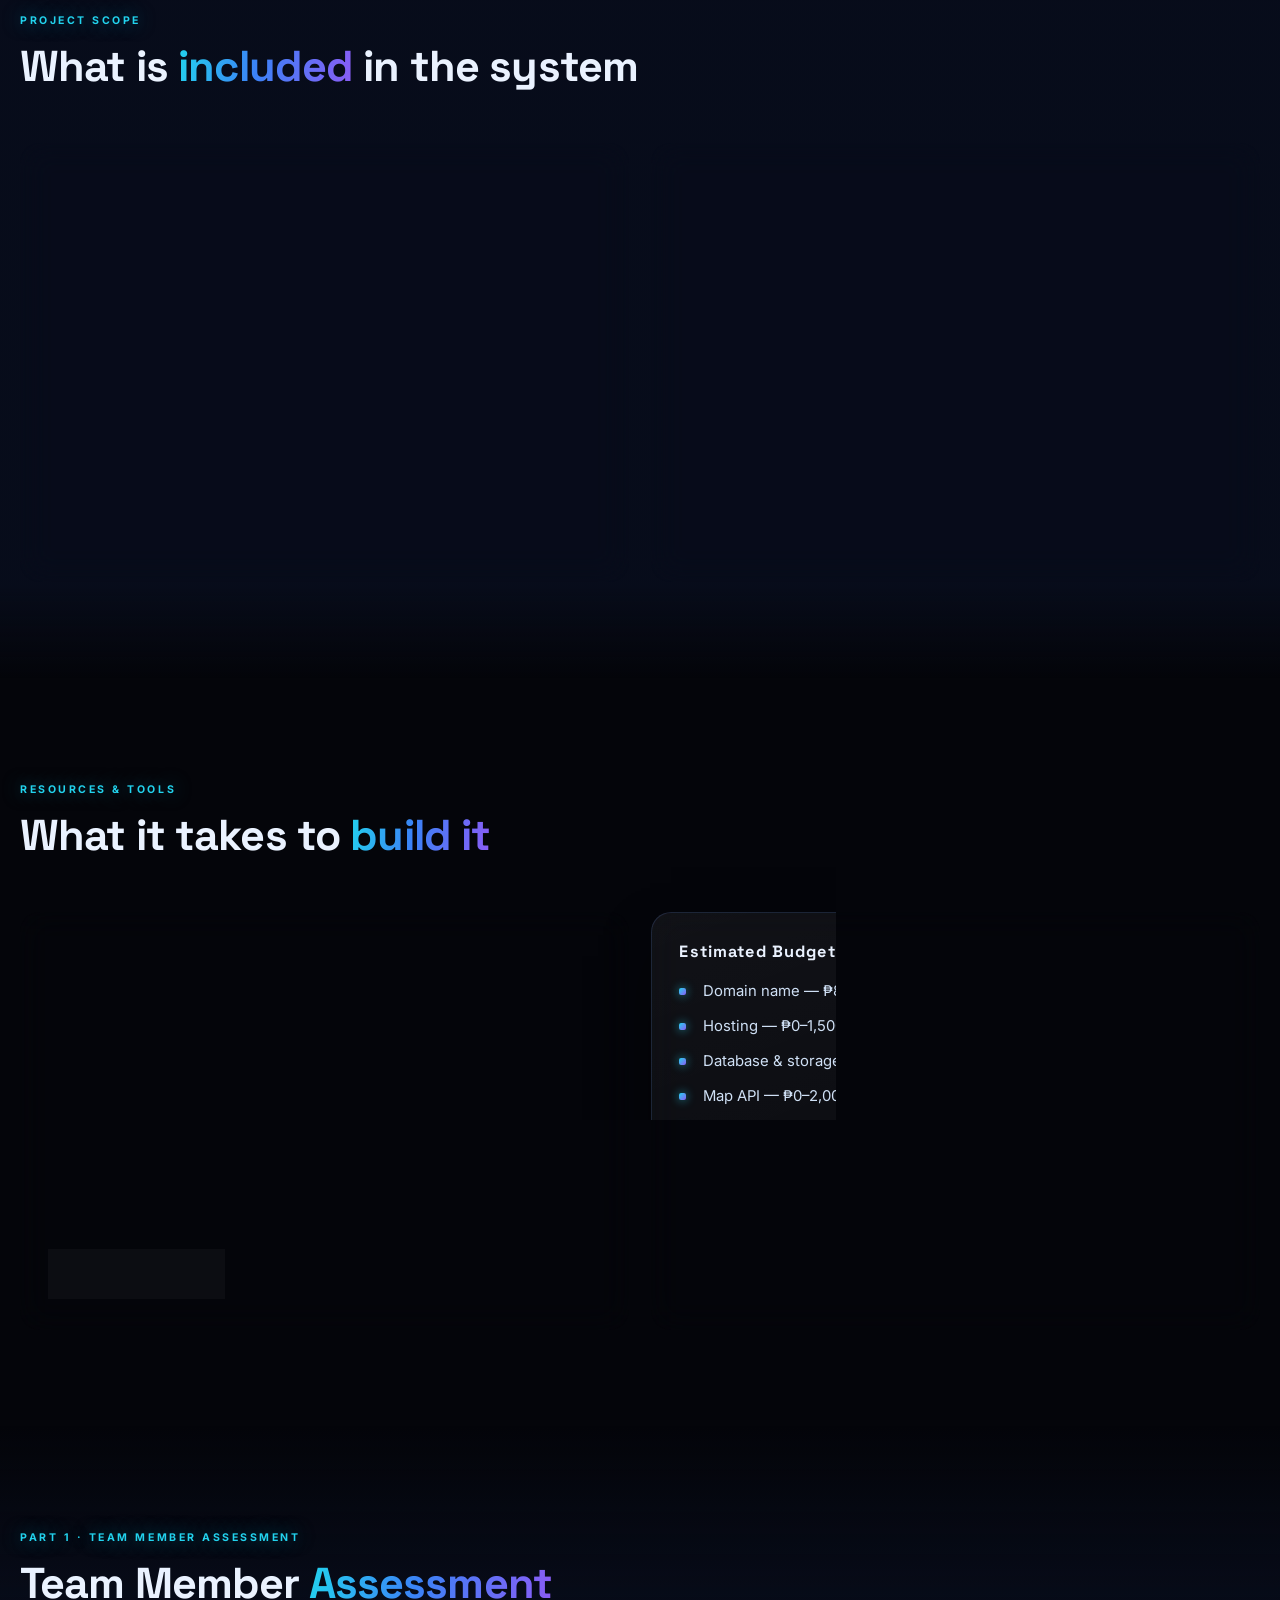
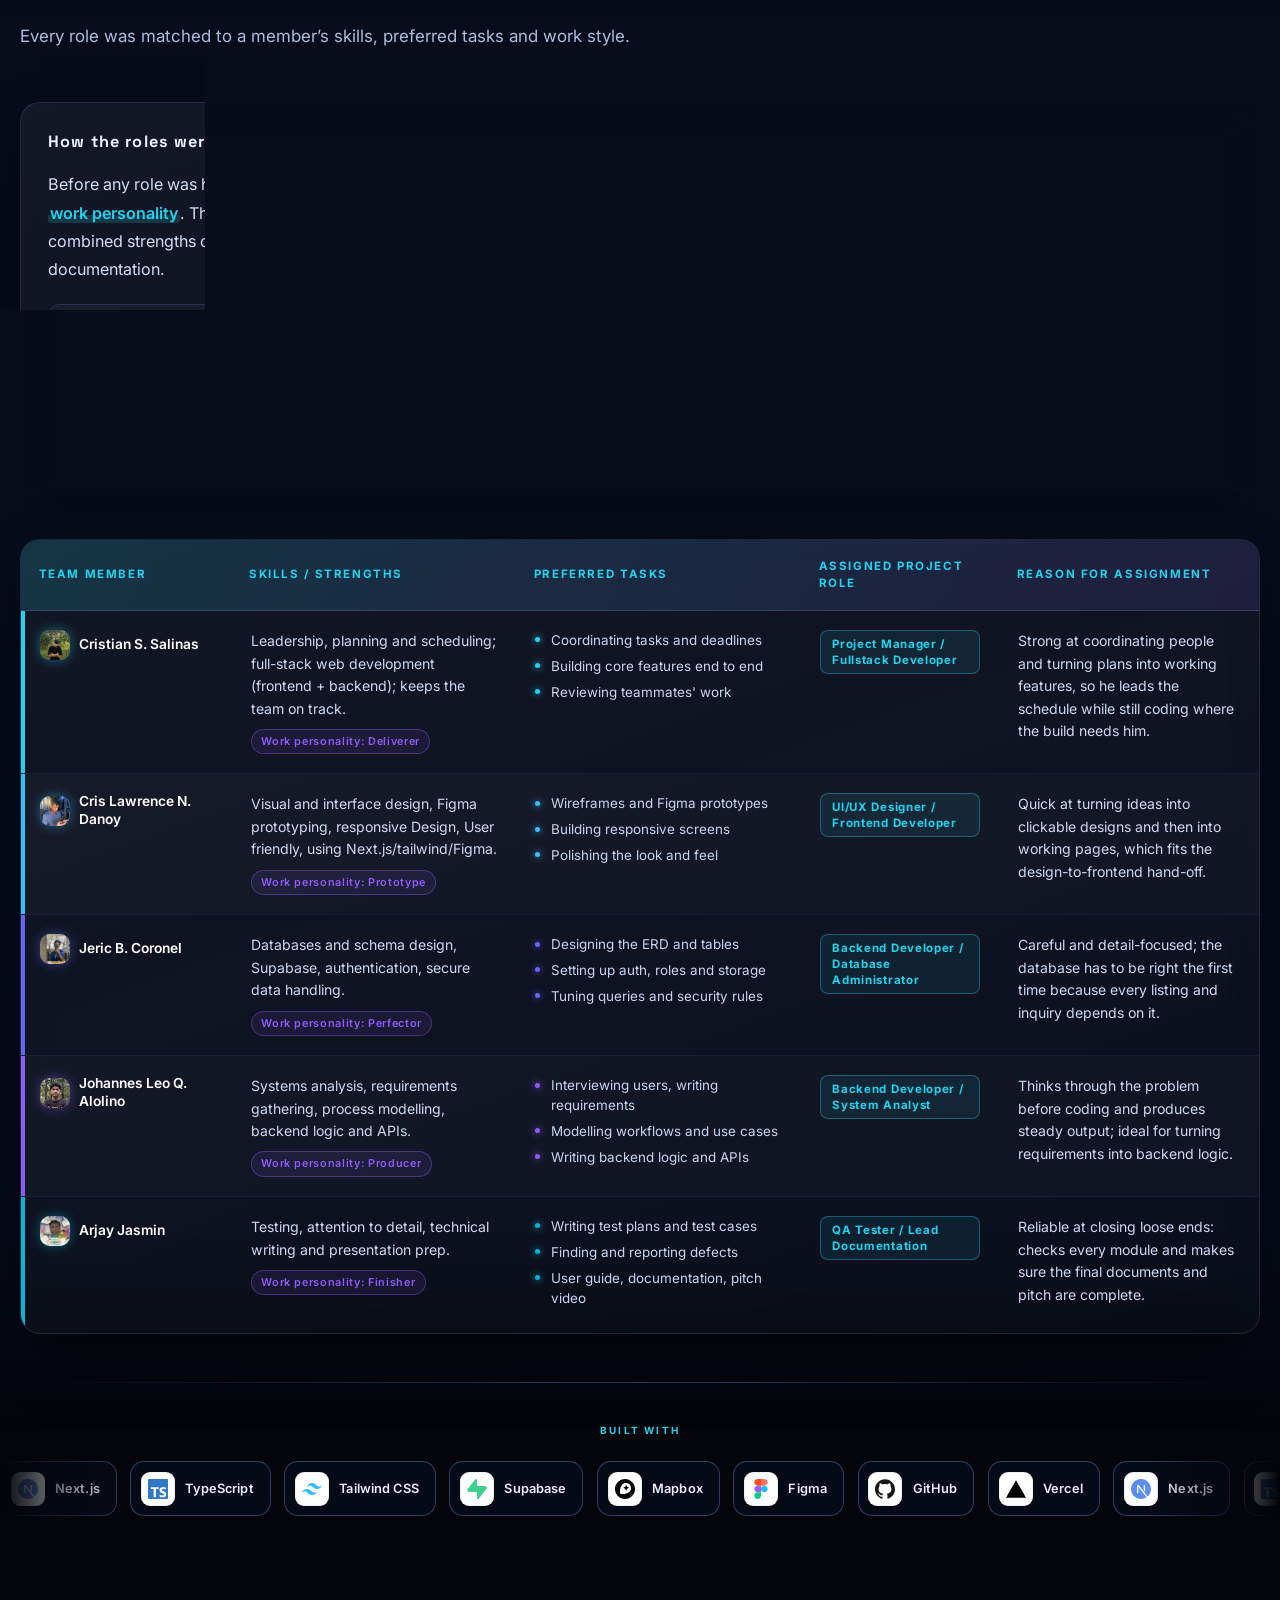
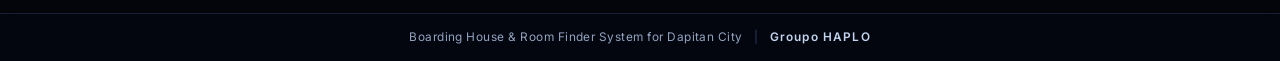
==== commit 36d75504: "fixing actvity 1 on homepage" ====
--- a/index.html
+++ b/index.html
@@ -283,7 +283,7 @@
           </tr>
           <tr style="--accent:#38bdf8">
             <td data-label="Team Member"><span class="rt-person" style="--c1:#38bdf8;--c2:#6366f1"><span class="rt-dot"><img src="assets/team/cris.jpg" alt="" loading="lazy" onerror="this.remove();" /></span><span>Cris Lawrence N. Danoy</span></span></td>
-            <td data-label="Skills / Strengths">Visual and interface design, Figma prototyping, responsive HTML/CSS/JavaScript.<span class="rt-tag">Work personality: Prototype</span></td>
+            <td data-label="Skills / Strengths">Visual and interface design, Figma prototyping, responsive Design, User friendly, using Next.js/tailwind/Figma.<span class="rt-tag">Work personality: Prototype</span></td>
             <td data-label="Preferred Tasks"><ul class="rt-list"><li>Wireframes and Figma prototypes</li><li>Building responsive screens</li><li>Polishing the look and feel</li></ul></td>
             <td data-label="Assigned Project Role"><span class="rt-role">UI/UX Designer / Frontend Developer</span></td>
             <td data-label="Reason for Assignment">Quick at turning ideas into clickable designs and then into working pages, which fits the design-to-frontend hand-off.</td>
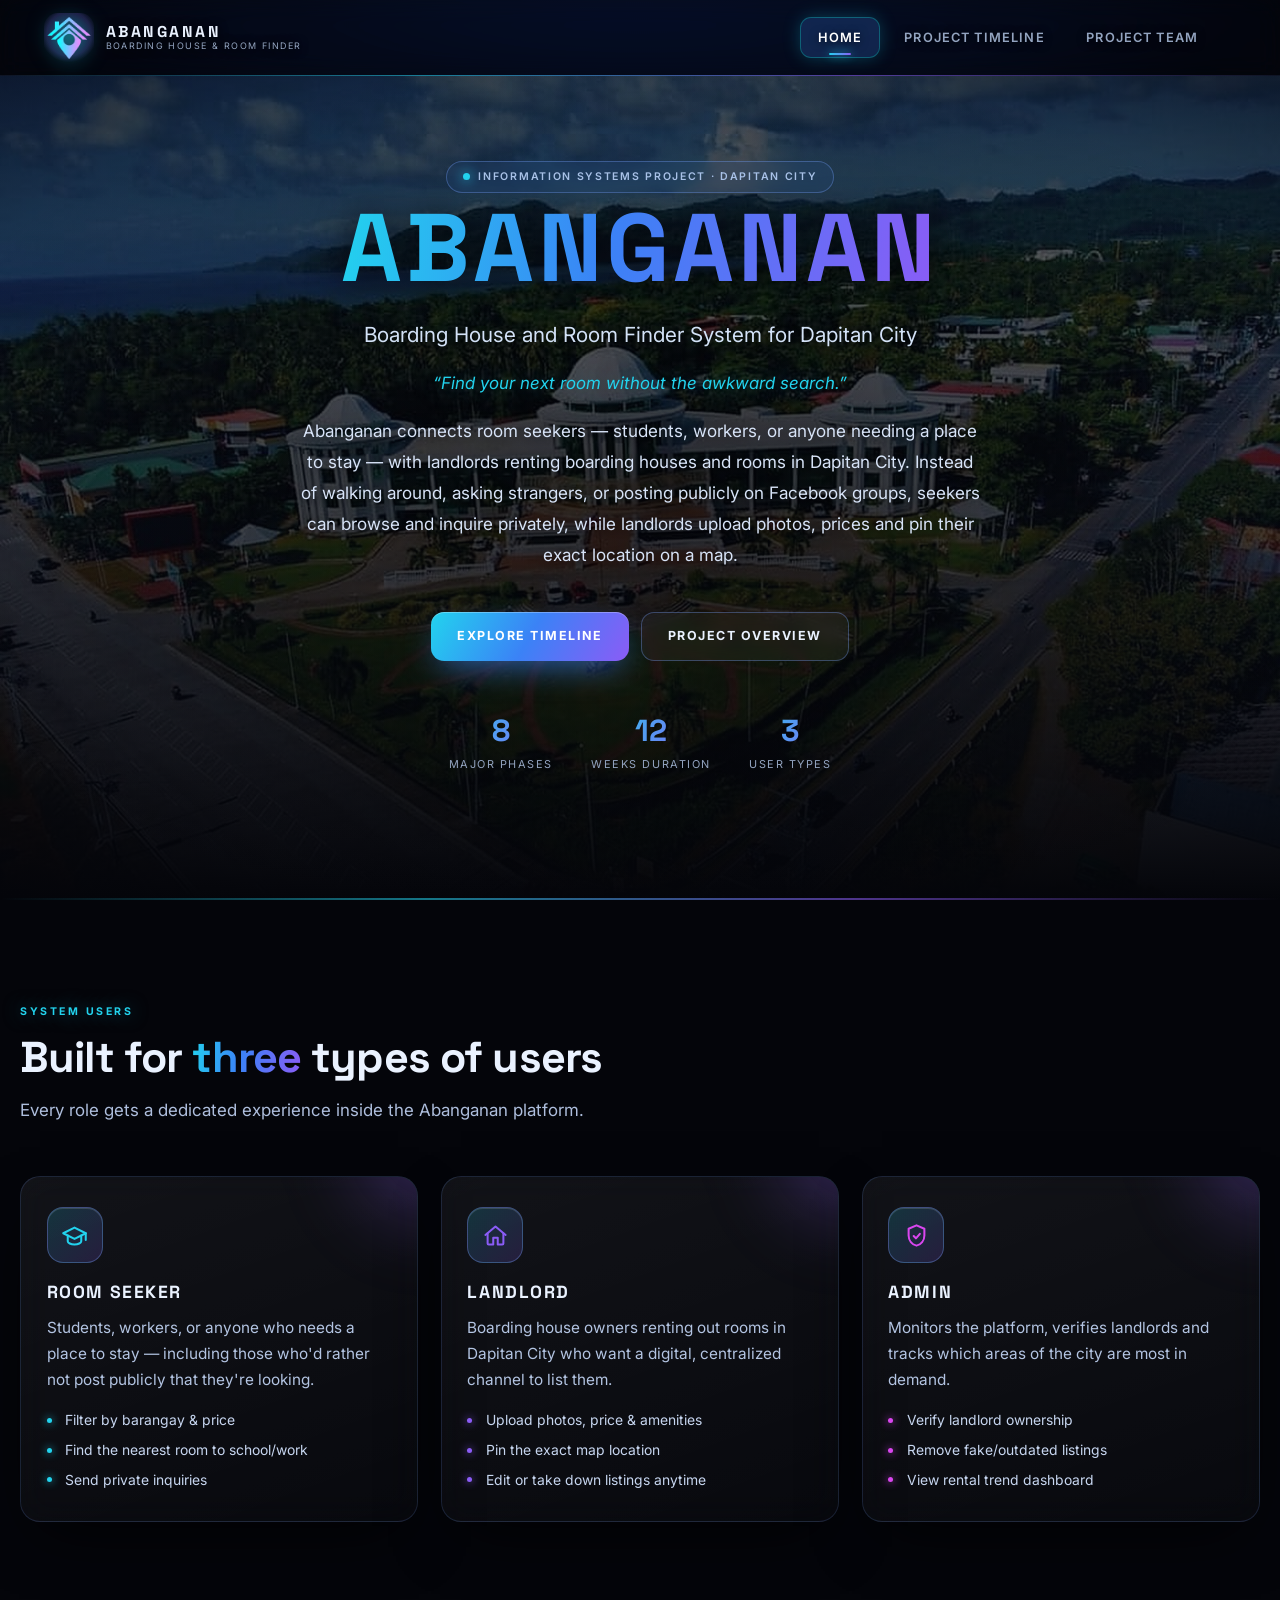
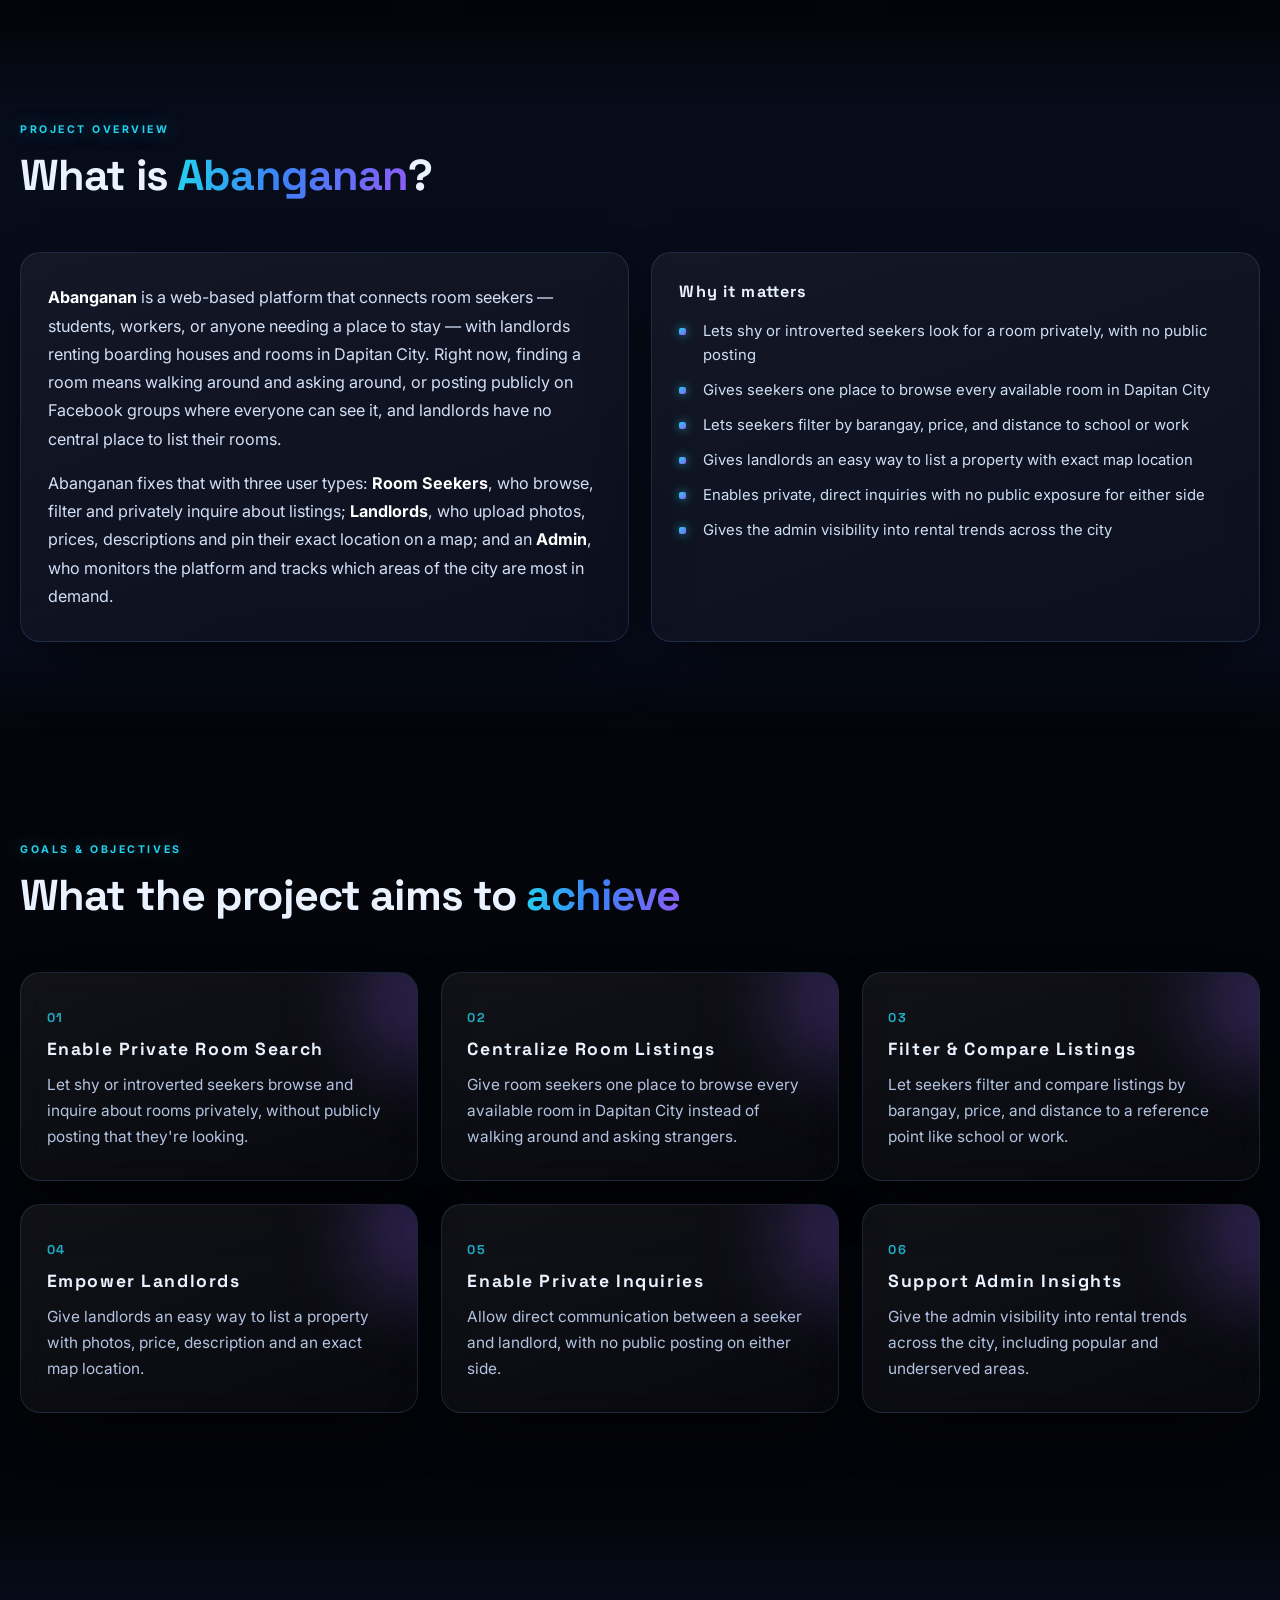
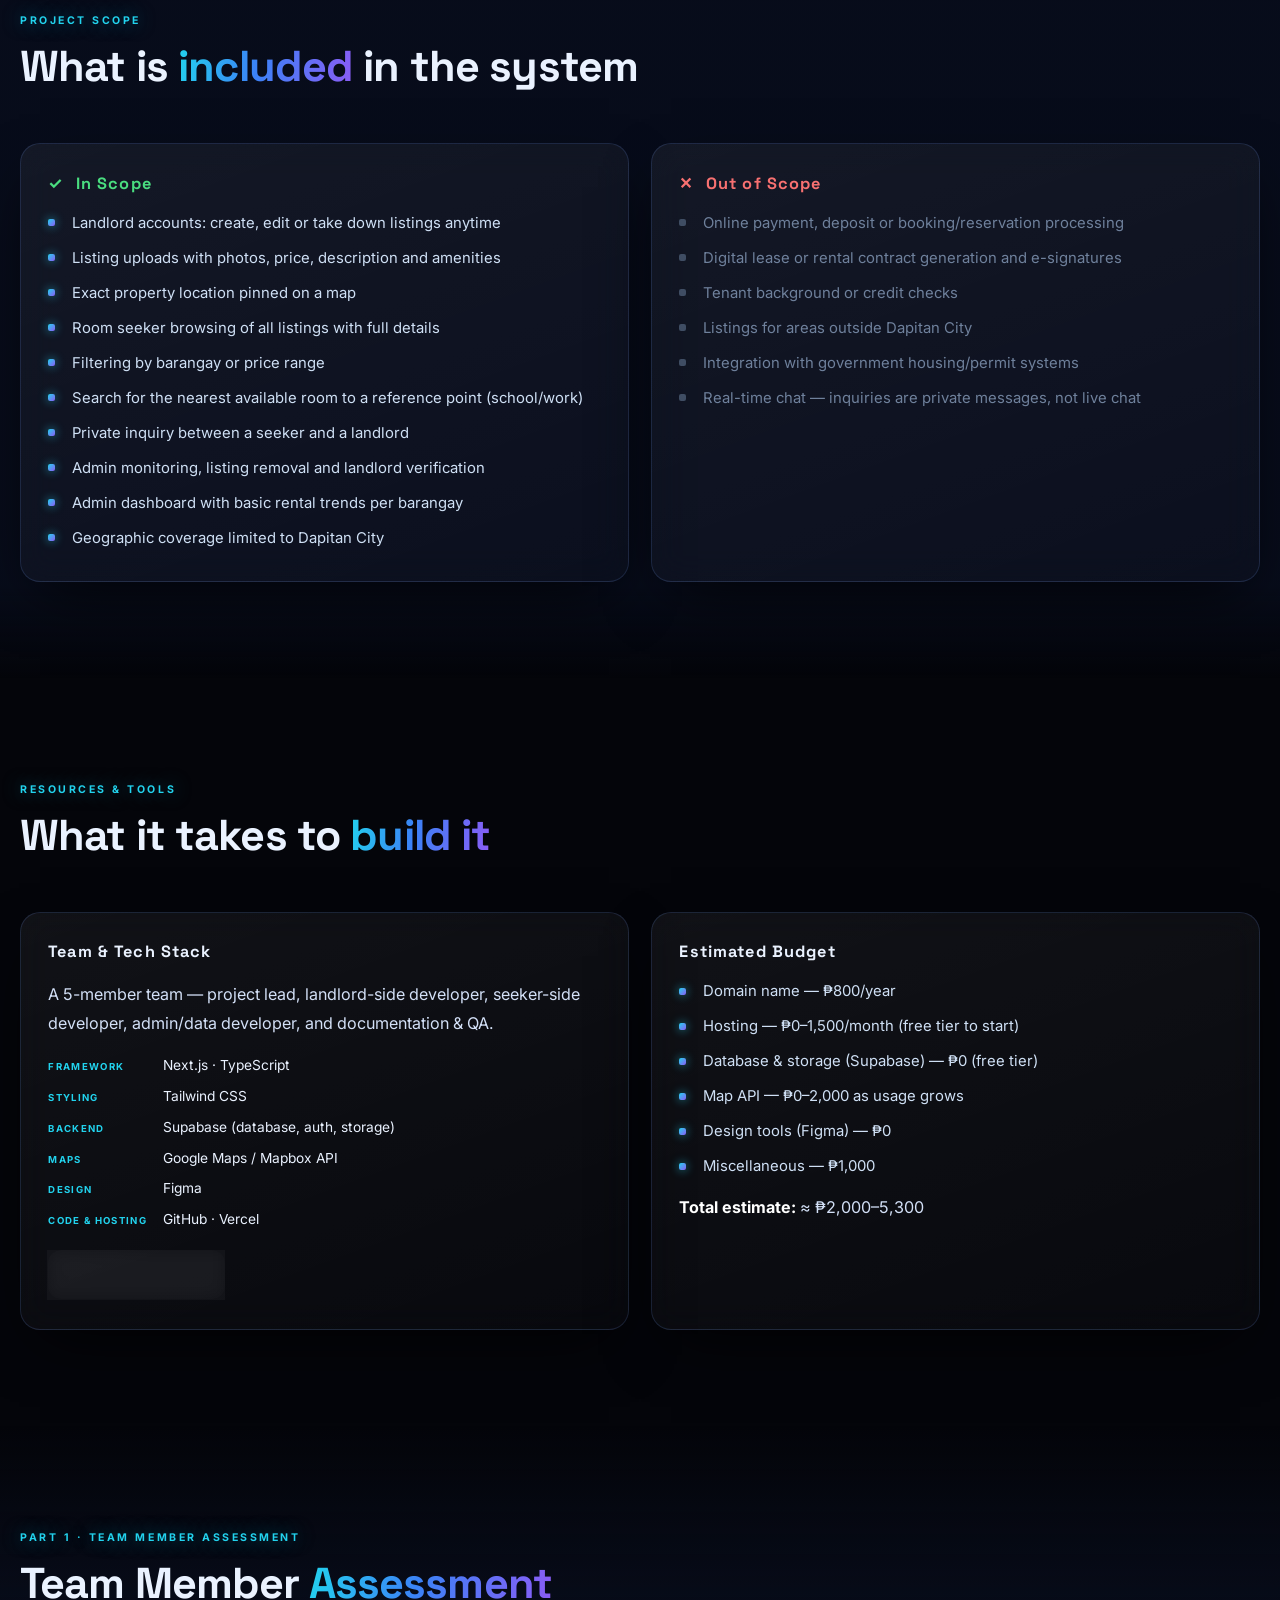
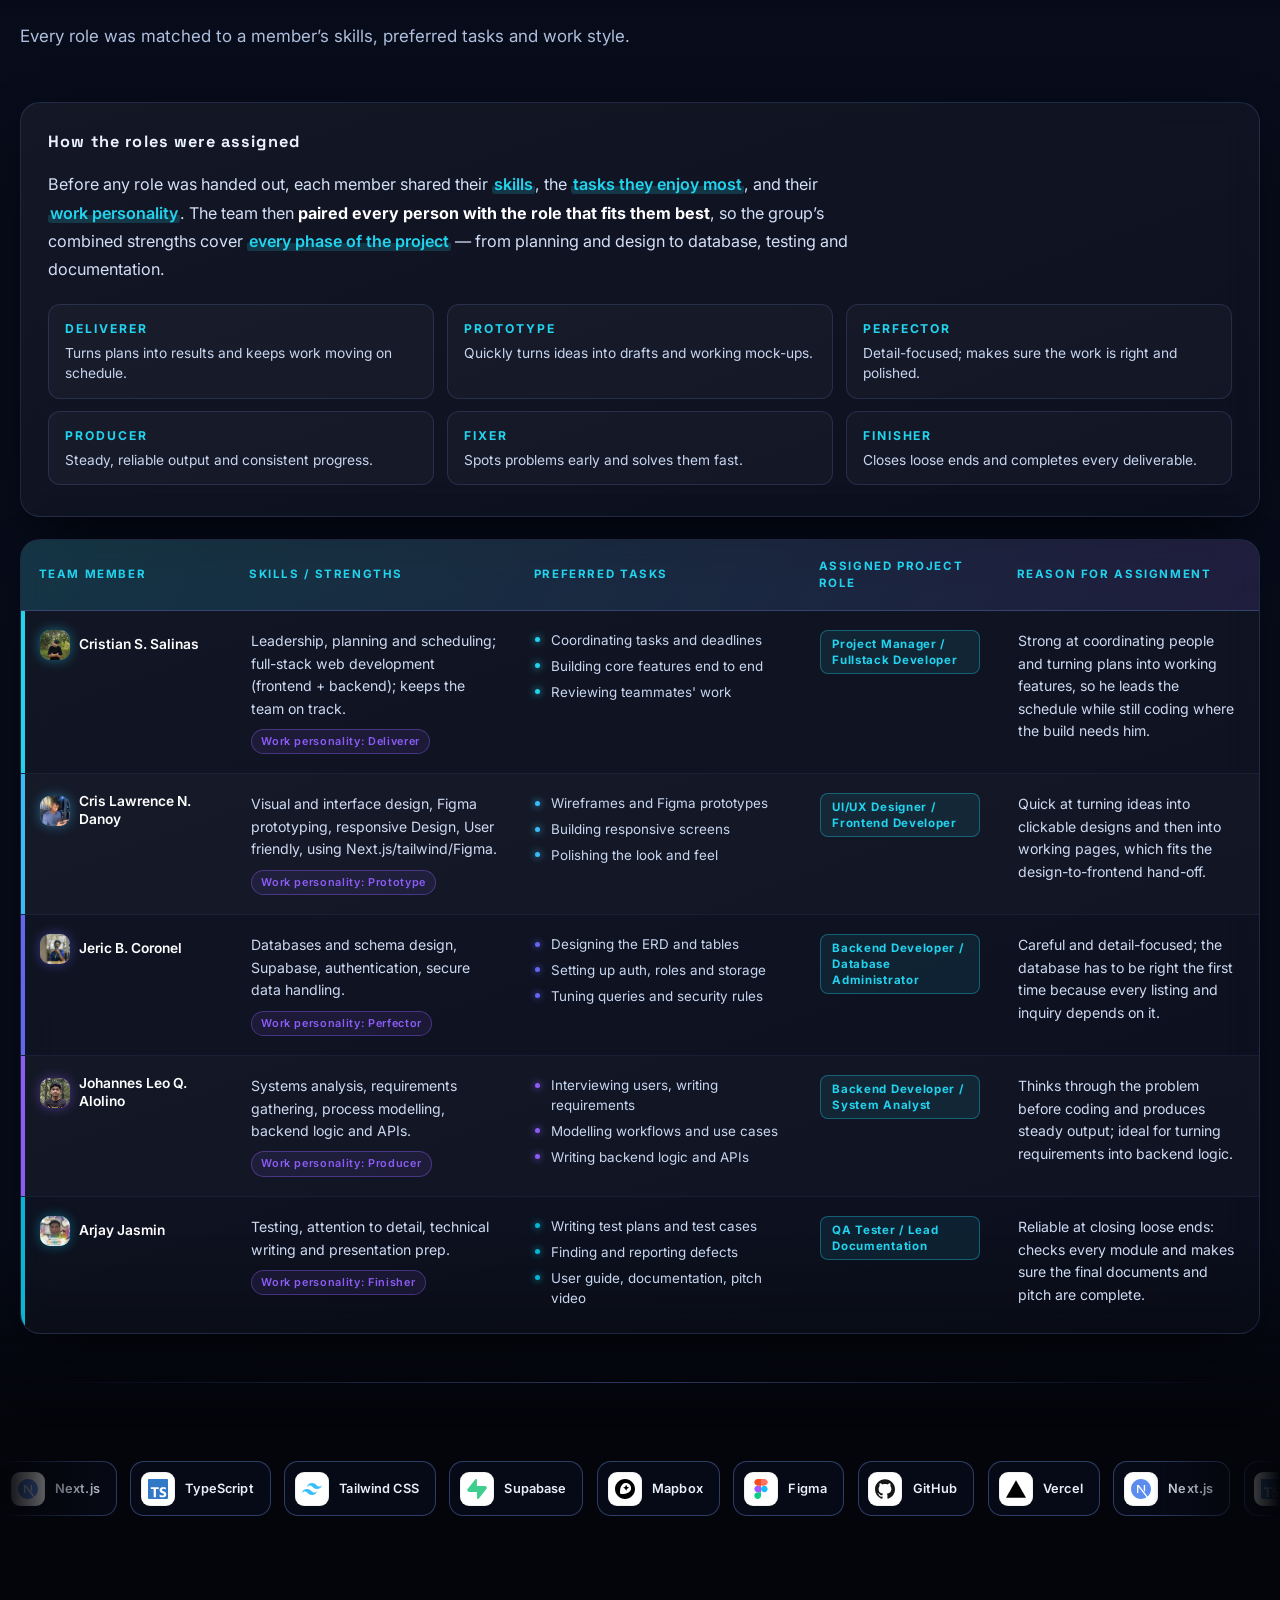
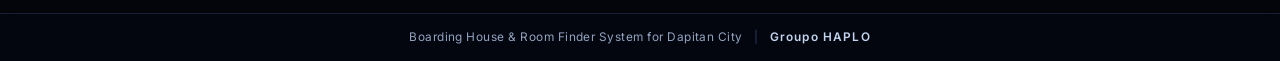
==== commit 3b9f2d32: "rebuild into 3 navbar" ====
--- a/index.html
+++ b/index.html
@@ -28,12 +28,8 @@
 
     <nav class="nav-links" id="navLinks">
         <a href="index.html" class="active">HOME</a>
-        <a href="wbs.html">WBS</a>
-        <a href="activity-sequence.html">AS</a>
-        <a href="duration-estimation.html">ADE</a>
-        <a href="gantt-chart.html">GC</a>
-        <a href="poc.html">POC</a>
-        <a href="team.html">TEAM</a>
+        <a href="project-timeline.html">PROJECT TIMELINE</a>
+        <a href="project-team.html">PROJECT TEAM</a>
     </nav>
 
     <div class="nav-end">
@@ -69,7 +65,7 @@
       </p>
 
       <div class="hero-actions center">
-        <a class="btn btn-primary" href="wbs.html">EXPLORE WBS</a>
+        <a class="btn btn-primary" href="project-timeline.html">EXPLORE TIMELINE</a>
         <a class="btn btn-ghost" href="#overview">PROJECT OVERVIEW</a>
       </div>
 
@@ -231,7 +227,7 @@
             <dt>Design</dt><dd>Figma</dd>
             <dt>Code &amp; hosting</dt><dd>GitHub &middot; Vercel</dd>
           </dl>
-          <a class="btn btn-ghost" href="team.html" style="margin-top:1.2rem;">MEET THE TEAM</a>
+          <a class="btn btn-ghost" href="project-team.html" style="margin-top:1.2rem;">MEET THE TEAM</a>
         </div>
         <div class="glass-panel" data-reveal>
           <h4 class="panel-title">Estimated Budget</h4>
--- a/css/style.css
+++ b/css/style.css
@@ -855,12 +855,9 @@
   box-shadow: var(--shadow);
 }
 
-.gantt-scroll { overflow-x: auto; overflow-y: visible; -webkit-overflow-scrolling: touch; }
-.gantt-scroll::-webkit-scrollbar { height: 9px; }
-.gantt-scroll::-webkit-scrollbar-track { background: rgba(255,255,255,.04); }
-.gantt-scroll::-webkit-scrollbar-thumb { background: linear-gradient(90deg, #06b6d4, #6366f1 50%, #a855f7); border-radius: 99px; }
-
-.gantt-inner { min-width: 820px; }
+.gantt-scroll { overflow: visible; }
+
+.gantt-inner { min-width: 0; width: 100%; }
 
 .gantt-head, .gantt-row {
   display: grid;
@@ -882,7 +879,7 @@
   background: linear-gradient(120deg, rgba(12,20,42,.98), rgba(14,22,48,.98));
   backdrop-filter: blur(14px);
 }
-.gantt-head .g-weeks { display: grid; grid-template-columns: repeat(12, 1fr); }
+.gantt-head .g-weeks { display: grid; grid-template-columns: repeat(12, minmax(0, 1fr)); }
 .gantt-head .g-weeks span {
   padding: 1rem .2rem; text-align: center;
   font-size: .68rem; font-weight: 700; color: #a9c2e8;
@@ -906,7 +903,7 @@
 
 .g-track {
   position: relative;
-  display: grid; grid-template-columns: repeat(12, 1fr);
+  display: grid; grid-template-columns: repeat(12, minmax(0, 1fr));
   align-items: center; padding: .85rem 0;
   background-image: linear-gradient(90deg, rgba(120,160,255,.08) 1px, transparent 1px);
   background-size: calc(100% / 12) 100%;
@@ -939,21 +936,21 @@
   display: inline-block;
 }
 
-/* soft gentle shine that drifts across each bar */
+/* soft gentle shine that drifts across each bar (painted inside the bar, never spills outside) */
 .g-bar::before {
-  content: ""; position: absolute; top: 0; bottom: 0; left: 0;
-  width: 42%; border-radius: 10px;
-  background: linear-gradient(90deg, transparent, rgba(255,255,255,.14), transparent);
-  transform: translateX(-160%);
+  content: ""; position: absolute; inset: 0; border-radius: 10px;
+  background: linear-gradient(90deg, transparent, rgba(255,255,255,.14), transparent) no-repeat;
+  background-size: 42% 100%;
+  background-position: -80% 0;
   animation: barShine 9s cubic-bezier(.4,0,.25,1) infinite;
   animation-delay: var(--d, 0s);
   pointer-events: none;
   z-index: 1;
 }
 @keyframes barShine {
-  0%   { transform: translateX(-160%); }
-  55%  { transform: translateX(340%); }
-  100% { transform: translateX(340%); }
+  0%   { background-position: -80% 0; }
+  55%  { background-position: 180% 0; }
+  100% { background-position: 180% 0; }
 }
 
 /* subtle, eye-friendly ambient breathing */
@@ -987,7 +984,7 @@
   font-size: .68rem; font-weight: 600; color: #eaf2ff;
   background: rgba(8,13,28,.97);
   border: 1px solid var(--stroke-2);
-  box-shadow: 0 14px 34px -10px rgba(0,0,0,.95), 0 0 22px rgba(255,255,255,.12);
+  box-shadow: 0 14px 34px -10px rgba(0,0,0,.95);
   opacity: 0; pointer-events: none;
   transition: opacity .25s ease, transform .25s ease;
   z-index: 20;
@@ -1194,7 +1191,7 @@
   }
 
   .gantt-head .g-label, .g-task { position: sticky; left: 0; }
-  .gantt-inner { min-width: 760px; }
+  .gantt-inner { min-width: 0; }
   .gantt-head, .gantt-row { grid-template-columns: 190px 1fr; }
 
   /* Activity Sequence — tablet / small screen */
@@ -2347,4 +2344,210 @@
   .oc-ready .oc-card, .oc-ready .oc-stem,
   .oc-ready .oc-row .oc-card::before, .oc-ready .oc-row .oc-card::after { opacity: 1; transform: none; }
   .oc *, .oc *::before, .oc *::after { transition: none !important; animation: none !important; }
-}+}
+/* =========================================================
+   POC — Role / Member / Channel / Responsibility / Deliverables table
+   Unified alignment, spacing and type scale (scoped to .poc-roles)
+   ========================================================= */
+.poc-roles { table-layout: fixed; min-width: 980px; font-size: .9rem; }
+.poc-roles thead th:nth-child(1) { width: 20%; }
+.poc-roles thead th:nth-child(2) { width: 17%; }
+.poc-roles thead th:nth-child(3) { width: 17%; }
+.poc-roles thead th:nth-child(4) { width: 26%; }
+.poc-roles thead th:nth-child(5) { width: 20%; }
+.poc-roles thead th { vertical-align: middle; line-height: 1.4; }
+
+/* every cell shares the same padding and is centered on the row's middle line */
+.poc-roles tbody td { padding: 1.35rem 1.2rem; vertical-align: middle; font-size: .9rem; line-height: 1.5; }
+
+/* Role */
+.poc-roles .rt-role.strong {
+  display: inline-block; max-width: 100%;
+  padding: .5rem .85rem; border-radius: 10px;
+  font-size: .9rem; font-weight: 700; line-height: 1.35; letter-spacing: .01em;
+}
+
+/* Member */
+.poc-roles .rt-people { gap: 0; }
+.poc-roles .rt-person { gap: .7rem; font-size: .92rem; font-weight: 600; line-height: 1.35; align-items: center; }
+.poc-roles .rt-dot { width: 40px; height: 40px; border-radius: 12px; }
+
+/* Reporting channel */
+.poc-roles .poc-gov-badge {
+  display: inline-block; padding: .4rem .75rem; border-radius: 8px;
+  font-size: .82rem; font-weight: 600; line-height: 1.4;
+}
+
+/* Responsibilities */
+.poc-roles .rt-list { gap: .45rem; }
+.poc-roles .rt-list li { font-size: .9rem; line-height: 1.5; padding-left: 1.1rem; }
+.poc-roles .rt-list li::before { top: .6em; }
+
+/* Deliverables: tidy wrapping row of equal-size chips */
+.poc-roles td[data-label="Key Deliverables"] { display: table-cell; }
+.poc-roles .poc-deliv-tag {
+  display: inline-block; margin: .2rem .3rem .2rem 0; padding: .3rem .65rem;
+  font-size: .82rem; font-weight: 500; line-height: 1.4; border-radius: 8px;
+}
+
+@media (max-width: 720px) {
+  .poc-roles { min-width: 0; table-layout: auto; }
+  .poc-roles tbody td { padding: .75rem 1rem; }
+}
+
+/* Team-page CTA: centered, and clear of the tech-band divider line
+   (.tech-band pulls itself up with a negative margin, so add matching space below) */
+.poc-team-cta {
+  display: flex; justify-content: center; align-items: center;
+  margin-top: 2.5rem;
+  margin-bottom: calc(clamp(1.5rem, 4vw, 3rem) + 1.5rem);
+}
+.poc-team-cta .btn { padding: .9rem 2rem; font-size: .8rem; text-align: center; }
+/* Gantt chart: always fits the screen, never scrolls sideways */
+.gantt-shell, .gantt-scroll, .gantt-inner { max-width: 100%; }
+.g-bar .bar-text { overflow: hidden; text-overflow: ellipsis; max-width: 100%; }
+@media (max-width: 720px) {
+  .gantt-head { grid-template-columns: 1fr; position: static; }
+  .gantt-head .g-label { display: none; }
+  .gantt-head .g-weeks span { padding: .7rem 0; font-size: .6rem; }
+  .gantt-row { grid-template-columns: 1fr; }
+  .g-task { position: static; border-right: none; border-bottom: 1px solid var(--stroke); padding: .9rem 1rem; }
+  .g-bar { font-size: .6rem; padding: 0 .4rem; letter-spacing: .02em; margin-inline: 2px; }
+  .g-bar .bar-text { letter-spacing: .02em; }
+}
+
+/* Gantt bars: center the label inside each bar */
+.g-bar { justify-content: center; text-align: center; }
+.g-bar .bar-text { text-align: center; }
+
+/* =========================================================
+   Roles & Responsibilities table (.rt-acts) — fully aligned
+   Same padding, one shared center line per row, one type scale
+   ========================================================= */
+.rt-acts { table-layout: fixed; width: 100%; }
+.rt-acts thead th:nth-child(1) { width: 26%; }
+.rt-acts thead th:nth-child(2) { width: 25%; }
+.rt-acts thead th:nth-child(3) { width: 24%; }
+.rt-acts thead th:nth-child(4) { width: 25%; }
+.rt-acts thead th { min-width: 0; text-align: left; vertical-align: middle; padding: 1.2rem; line-height: 1.4; }
+
+/* every cell sits on the vertical middle of its row */
+.rt-acts tbody td { padding: 1.2rem; vertical-align: middle; text-align: left; line-height: 1.4; }
+
+/* Activity + phase tag: stacked and left-aligned */
+.rt-acts .ade-act { display: block; font-size: 1rem; font-weight: 700; line-height: 1.3; margin: 0 0 .5rem; }
+.rt-acts .rt-tag { display: block; width: fit-content; margin: 0; font-size: .74rem; line-height: 1.4; padding: .25rem .7rem; }
+
+/* People (responsible + supporting): identical avatar + name sizing */
+.rt-acts .rt-people { display: flex; flex-direction: column; align-items: flex-start; gap: .65rem; }
+.rt-acts .rt-person { display: flex; align-items: center; gap: .7rem; font-size: .95rem; font-weight: 600; line-height: 1.3; }
+.rt-acts .rt-dot { width: 38px; height: 38px; border-radius: 11px; flex: 0 0 38px; }
+
+/* Role pill */
+.rt-acts .rt-role { display: inline-block; padding: .45rem .85rem; border-radius: 8px; font-size: .8rem; line-height: 1.35; }
+
+@media (max-width: 720px) {
+  .rt-acts { table-layout: auto; }
+  .rt-acts tbody td { padding: .75rem 1rem; }
+}
+
+/* ---------- Gantt on phones: thin bars, label under each bar, everything inside the screen ---------- */
+@media (max-width: 720px) {
+  .gantt-head .g-weeks span { padding: .6rem 0; font-size: .58rem; letter-spacing: 0; }
+  .g-track { padding: .8rem 0 2.1rem; align-items: start; }
+  .g-bar { height: 14px; padding: 0; margin-inline: 1px; border-radius: 7px; }
+  .g-bar::before { border-radius: 7px; }
+  .g-bar .bar-text {
+    position: absolute; top: calc(100% + 6px); left: 0; z-index: 3;
+    max-width: none; overflow: visible; text-overflow: clip; white-space: nowrap;
+    font-size: .66rem; letter-spacing: .03em; color: #e6eefc; text-shadow: none; text-align: left;
+  }
+  /* bars that start in the second half of the timeline: label hangs to the left so it never leaves the screen */
+  .g-bar[data-start="7"] .bar-text,
+  .g-bar[data-start="8"] .bar-text,
+  .g-bar[data-start="9"] .bar-text,
+  .g-bar[data-start="10"] .bar-text,
+  .g-bar[data-start="11"] .bar-text,
+  .g-bar[data-start="12"] .bar-text { left: auto; right: 0; text-align: right; }
+}
+
+@media (max-width: 720px) {
+  /* tap tooltip: wrap inside the screen instead of one long line */
+  .g-bar .bar-tip, .g-bar > span.bar-tip { white-space: normal; width: max-content; max-width: min(230px, 62vw); line-height: 1.45; font-size: .7rem; }
+}
+
+/* =========================================================
+   3-ITEM NAVBAR, SUB-TABS AND HUB PAGES
+   ========================================================= */
+@media (min-width: 901px) {
+  .nav-links { gap: .5rem; }
+  .nav-links a { padding: .55rem 1.05rem; font-size: .8rem; letter-spacing: .09em; white-space: nowrap; }
+}
+
+/* page tabs under each hero title (links between the pages of one group) */
+.sub-nav { display: flex; flex-wrap: wrap; justify-content: center; gap: .6rem; margin: 1.4rem auto 0; max-width: 680px; }
+.sub-chip {
+  display: inline-block; padding: .55rem 1.15rem; border-radius: 99px;
+  border: 1px solid var(--stroke); background: rgba(255,255,255,.06);
+  color: #e6eefc; font-size: .74rem; font-weight: 600; letter-spacing: .1em; text-transform: uppercase;
+  backdrop-filter: blur(8px); transition: background .25s, border-color .25s, box-shadow .25s;
+}
+.sub-chip:hover, .sub-chip:focus-visible { background: rgba(34,211,238,.16); border-color: rgba(34,211,238,.5); box-shadow: 0 0 14px rgba(34,211,238,.25); outline: none; }
+.sub-chip.active { background: rgba(34,211,238,.2); border-color: rgba(34,211,238,.6); color: #fff; box-shadow: 0 0 16px rgba(34,211,238,.3); }
+
+/* Project Timeline / Project Team landing pages */
+.hub-section { padding-top: clamp(2.5rem, 6vw, 4rem); padding-bottom: clamp(3rem, 7vw, 5rem); }
+.hub-grid { display: grid; grid-template-columns: repeat(auto-fit, minmax(min(100%, 250px), 1fr)); gap: 1.2rem; }
+.hub-card {
+  position: relative; display: flex; flex-direction: column; gap: .7rem;
+  padding: 1.5rem 1.4rem 1.3rem; border-radius: 18px;
+  background: rgba(255,255,255,.035); border: 1px solid var(--stroke);
+  box-shadow: var(--shadow); overflow: hidden;
+  transition: transform .3s ease, border-color .3s ease, box-shadow .3s ease;
+}
+.hub-card::before { content: ""; position: absolute; left: 0; top: 0; bottom: 0; width: 3px; background: linear-gradient(180deg, var(--c1), var(--c2)); }
+.hub-card:hover, .hub-card:focus-visible { transform: translateY(-4px); border-color: rgba(255,255,255,.22); box-shadow: 0 18px 40px -16px rgba(0,0,0,.8), 0 0 24px -6px var(--c1); outline: none; }
+.hub-num { font-family: 'Space Grotesk', sans-serif; font-size: 1.6rem; font-weight: 700; line-height: 1; background: linear-gradient(120deg, var(--c1), var(--c2)); -webkit-background-clip: text; background-clip: text; color: transparent; }
+.hub-card h3 { margin: 0; font-size: 1.12rem; line-height: 1.3; color: #fff; }
+.hub-card p { margin: 0; color: var(--muted); font-size: .92rem; line-height: 1.6; flex: 1; }
+.hub-open { align-self: flex-start; padding: .45rem .95rem; border-radius: 99px; border: 1px solid rgba(255,255,255,.18); font-size: .7rem; font-weight: 700; letter-spacing: .12em; color: #e6eefc; }
+.hub-card:hover .hub-open { border-color: var(--c1); color: #fff; }
+
+/* WBS chart on phones: keep the boxes off the screen edges */
+@media (max-width: 1000px) {
+  .wbs-scroll { padding-inline: 1rem; }
+}
+
+/* "View full team profiles" button: wrap on narrow screens instead of running off the edge */
+@media (max-width: 600px) {
+  .poc-team-cta { padding-inline: 1rem; }
+  .poc-team-cta .btn { white-space: normal; max-width: 100%; padding: .85rem 1.2rem; line-height: 1.4; }
+}
+
+/* Gantt on phones: the tap tooltip must sit on top of the task card above it */
+@media (max-width: 720px) {
+  .g-task { position: relative; z-index: 1; }
+  .g-track { z-index: 3; }
+}
+
+/* each merged part */
+.merge-block { position: relative; padding-top: clamp(3rem, 7vw, 5.5rem); scroll-margin-top: 90px; }
+.merge-block + .merge-block::before {
+  content: ""; position: absolute; top: 0; left: 50%; transform: translateX(-50%);
+  width: min(86%, 1100px); height: 1px;
+  background: linear-gradient(90deg, transparent, rgba(34,211,238,.45), rgba(139,92,246,.45), transparent);
+}
+.merge-head { text-align: center; margin-bottom: clamp(1.5rem, 4vw, 2.5rem); }
+.merge-eyebrow {
+  display: inline-block; margin-bottom: .8rem; padding: .4rem .9rem; border-radius: 99px;
+  border: 1px solid rgba(34,211,238,.35); background: rgba(34,211,238,.07);
+  color: var(--cyan); font-size: .68rem; font-weight: 700; letter-spacing: .16em; text-transform: uppercase;
+}
+.merge-title {
+  font-family: 'Space Grotesk', sans-serif; font-weight: 700; line-height: 1.12;
+  font-size: clamp(1.55rem, 5.2vw, 2.7rem); letter-spacing: .01em; margin: 0 0 .9rem; overflow-wrap: anywhere;
+}
+.merge-intro { max-width: 760px; margin: 0 auto; color: var(--muted); font-size: clamp(.9rem, 2.4vw, 1.04rem); line-height: 1.7; }
+.merge-head .ph-divider { margin: 1.4rem auto 0; }
+.merge-head .poc-stats-bar { margin-top: 1.4rem; }
+
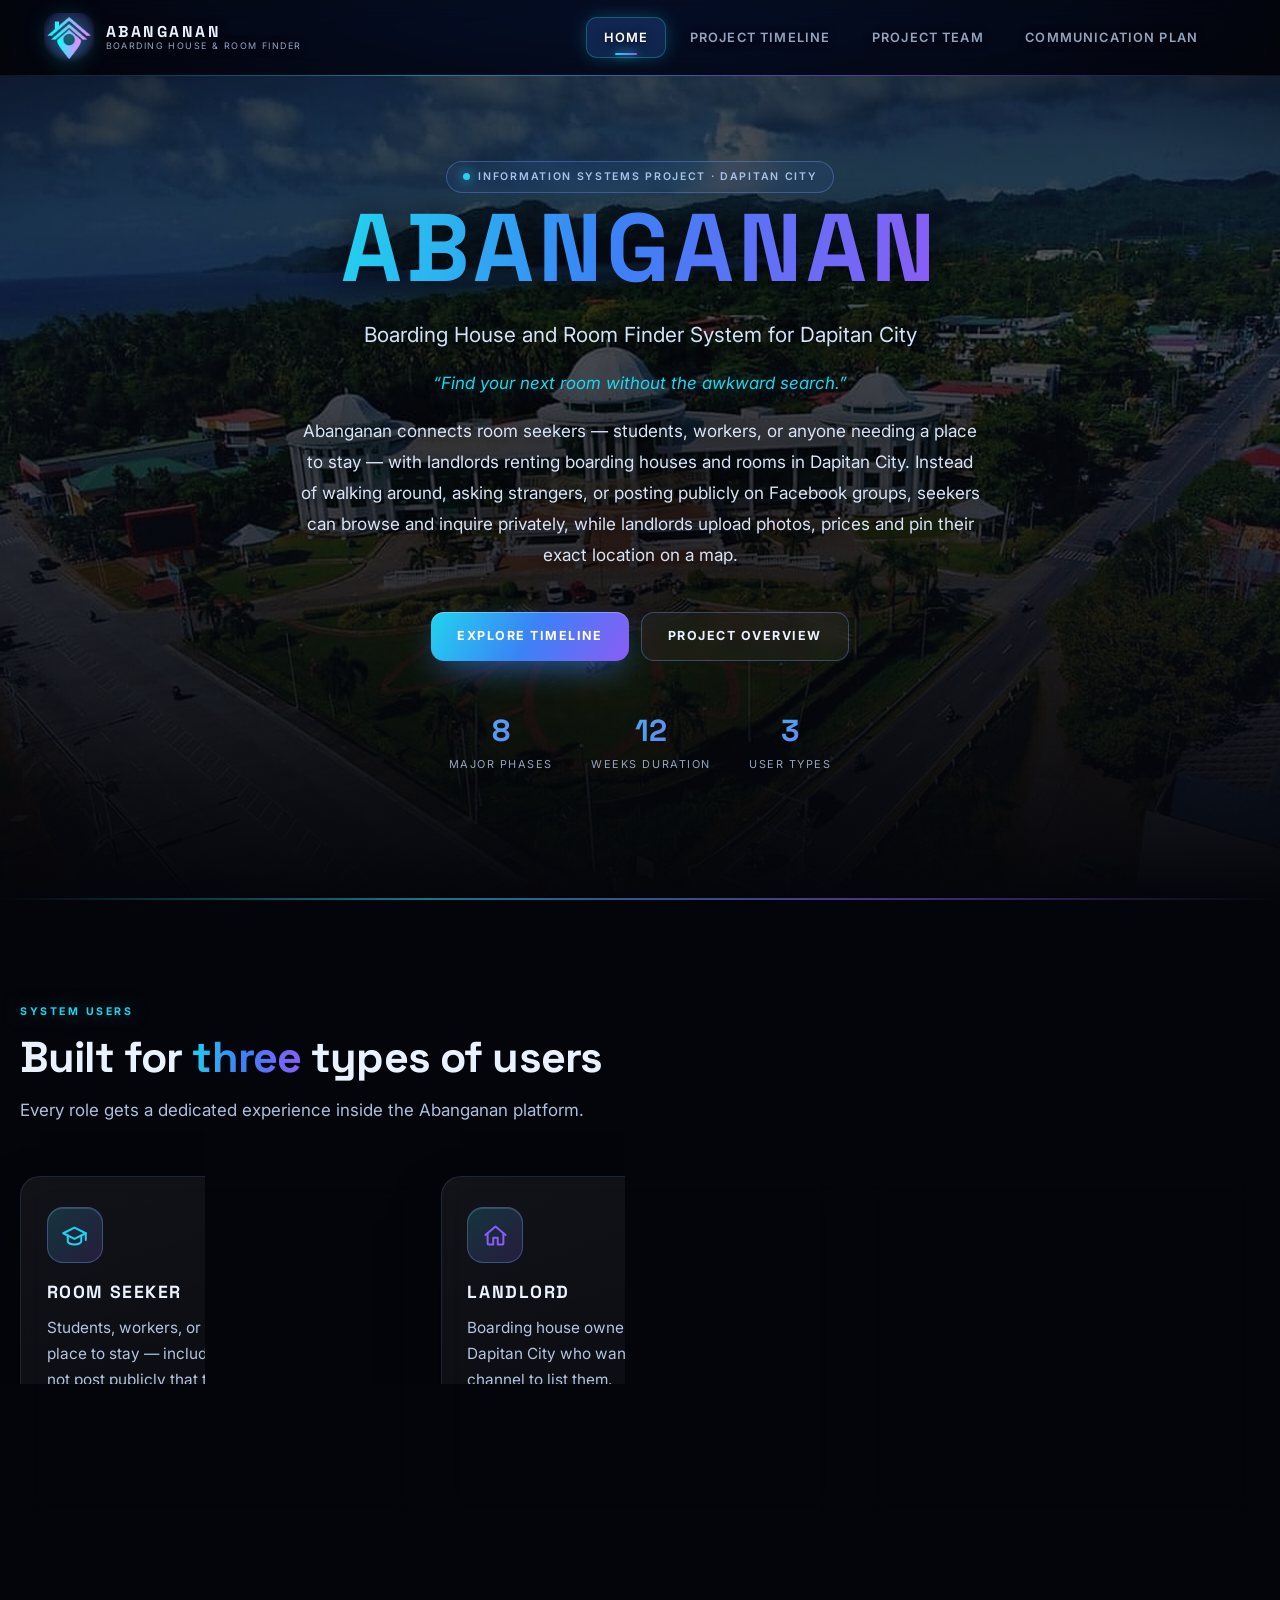
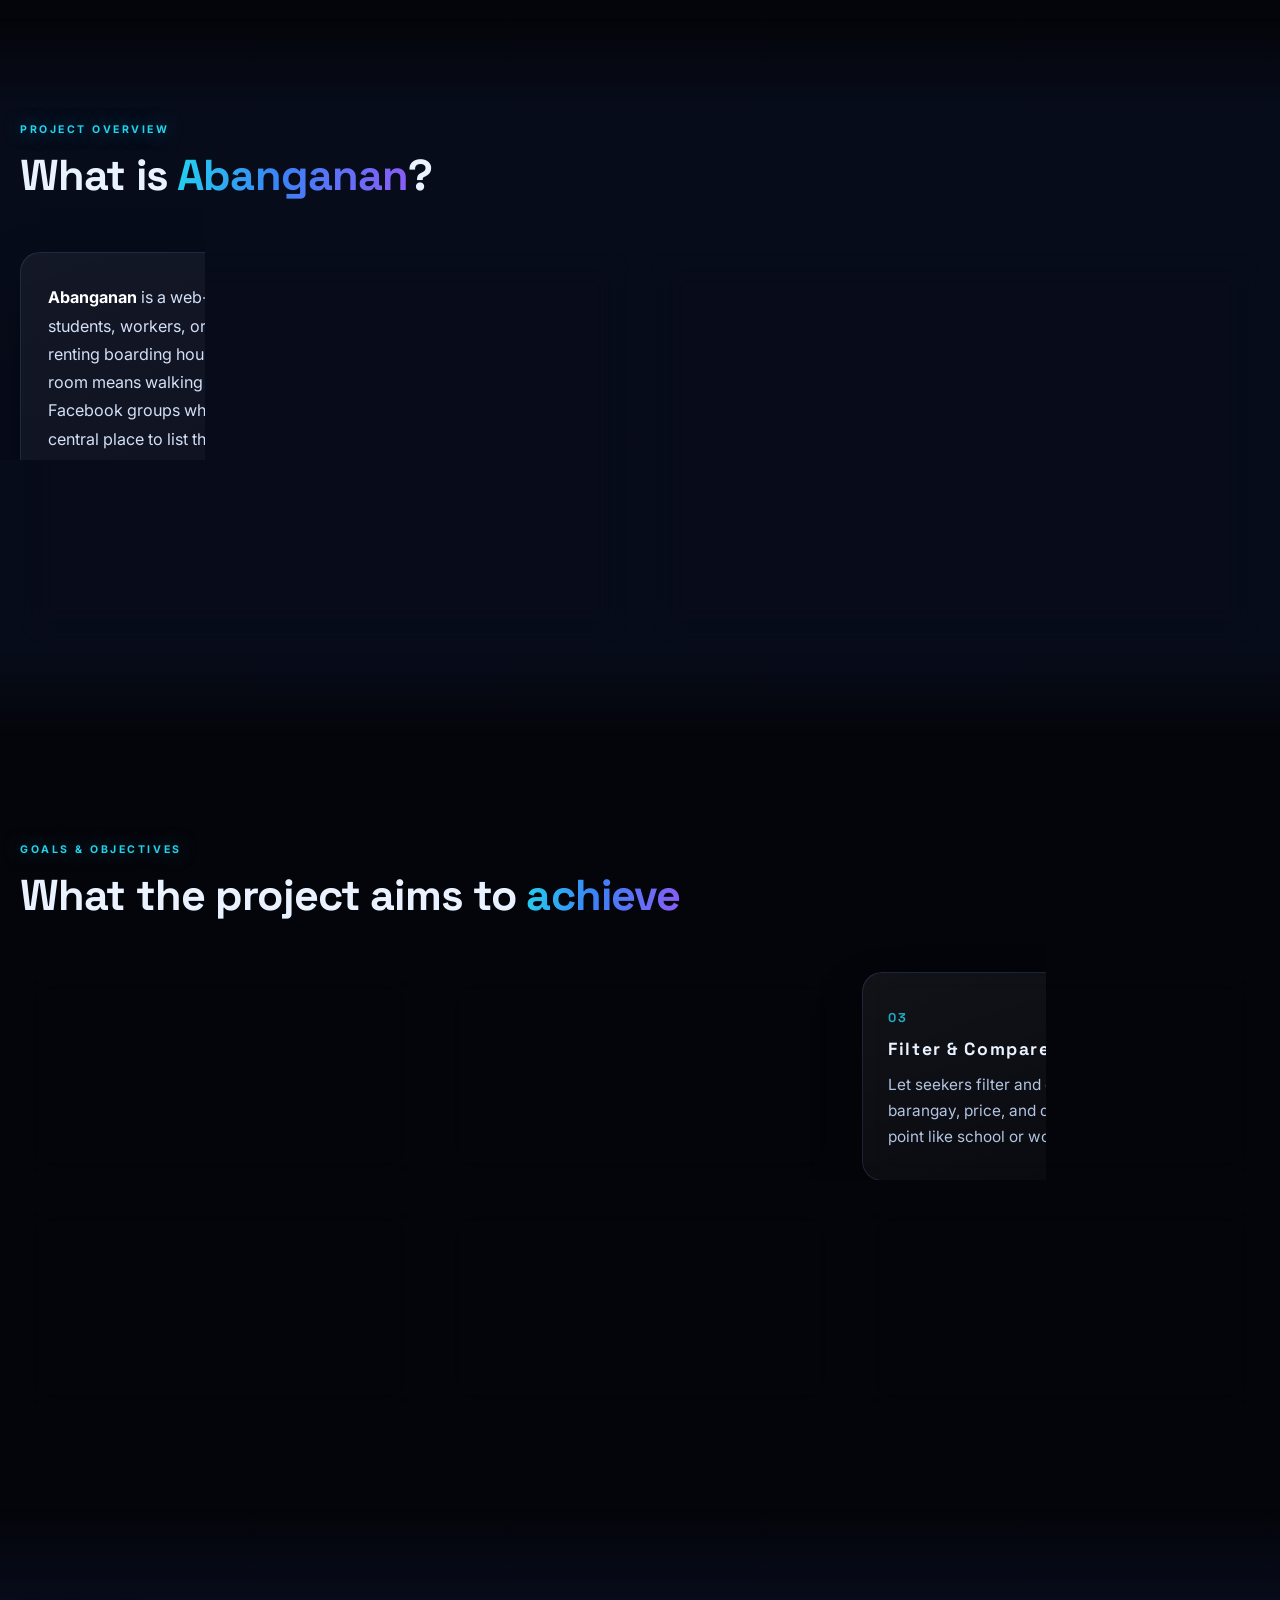
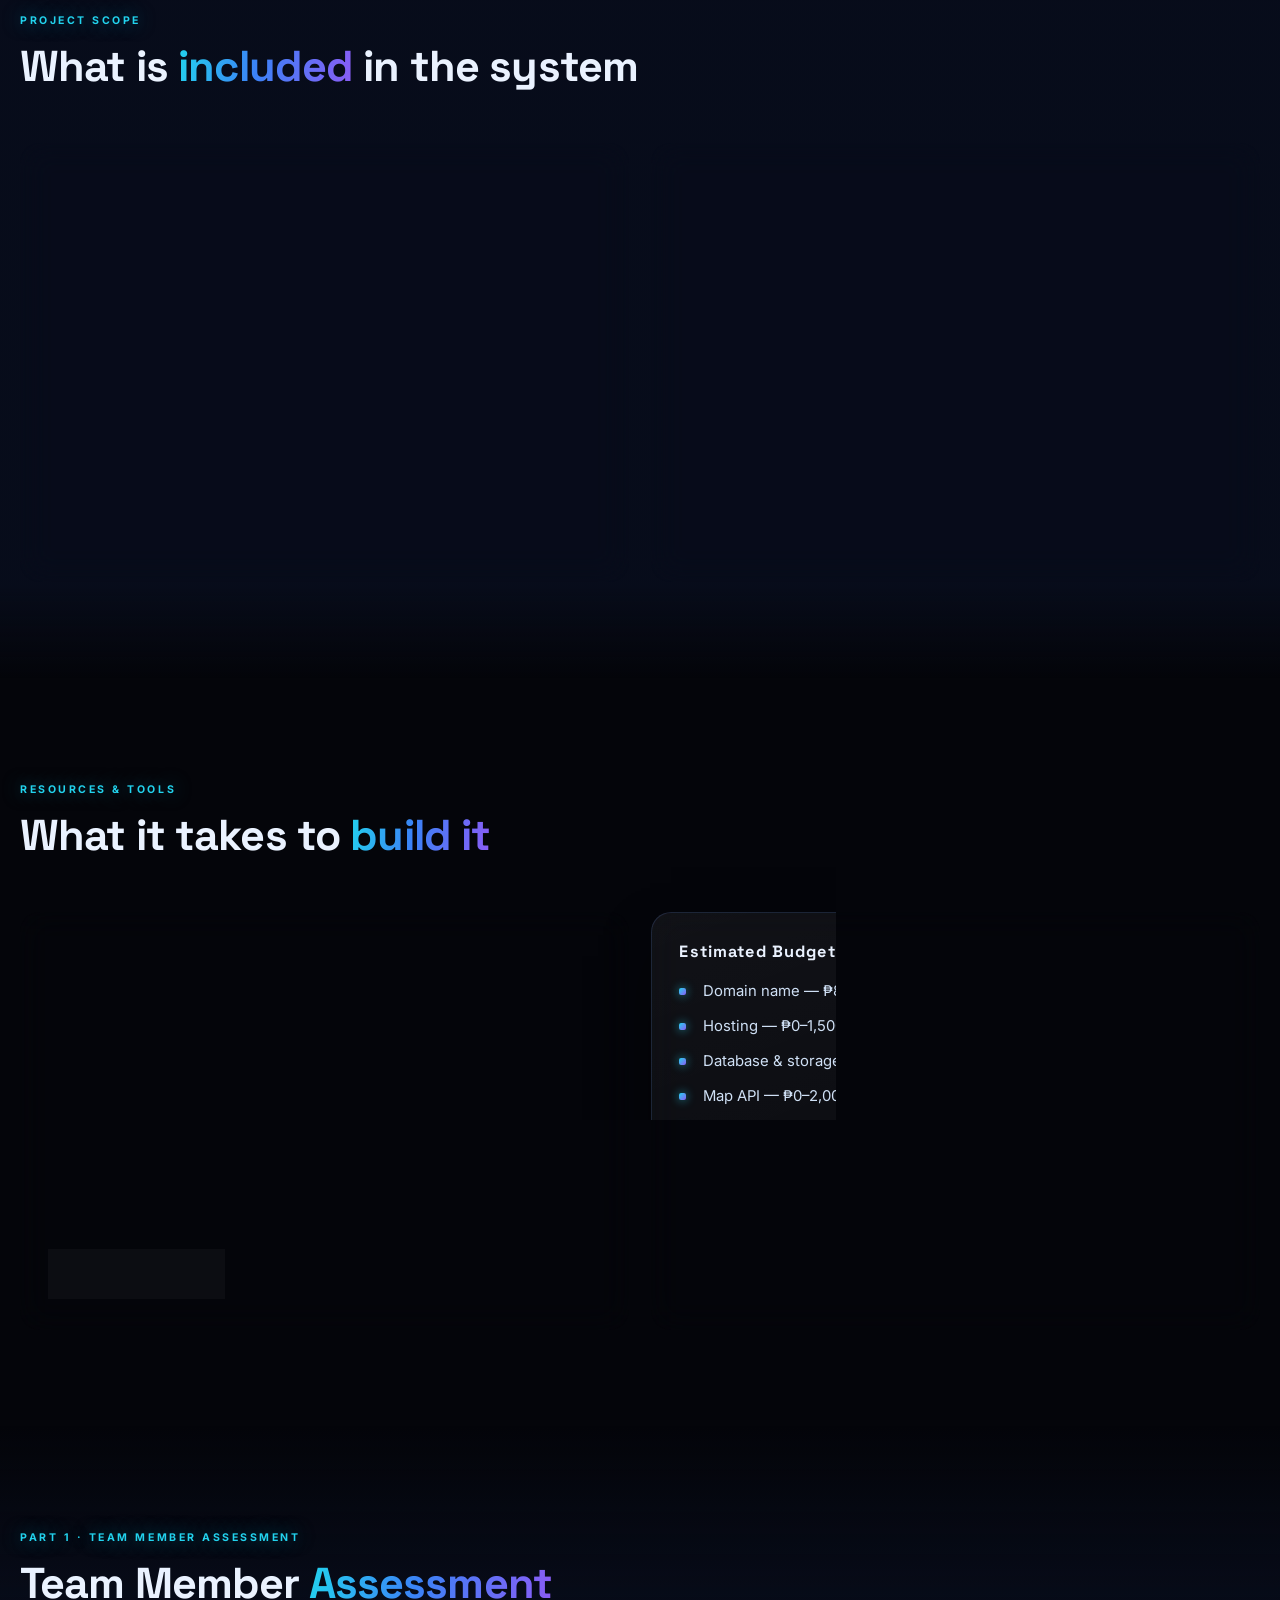
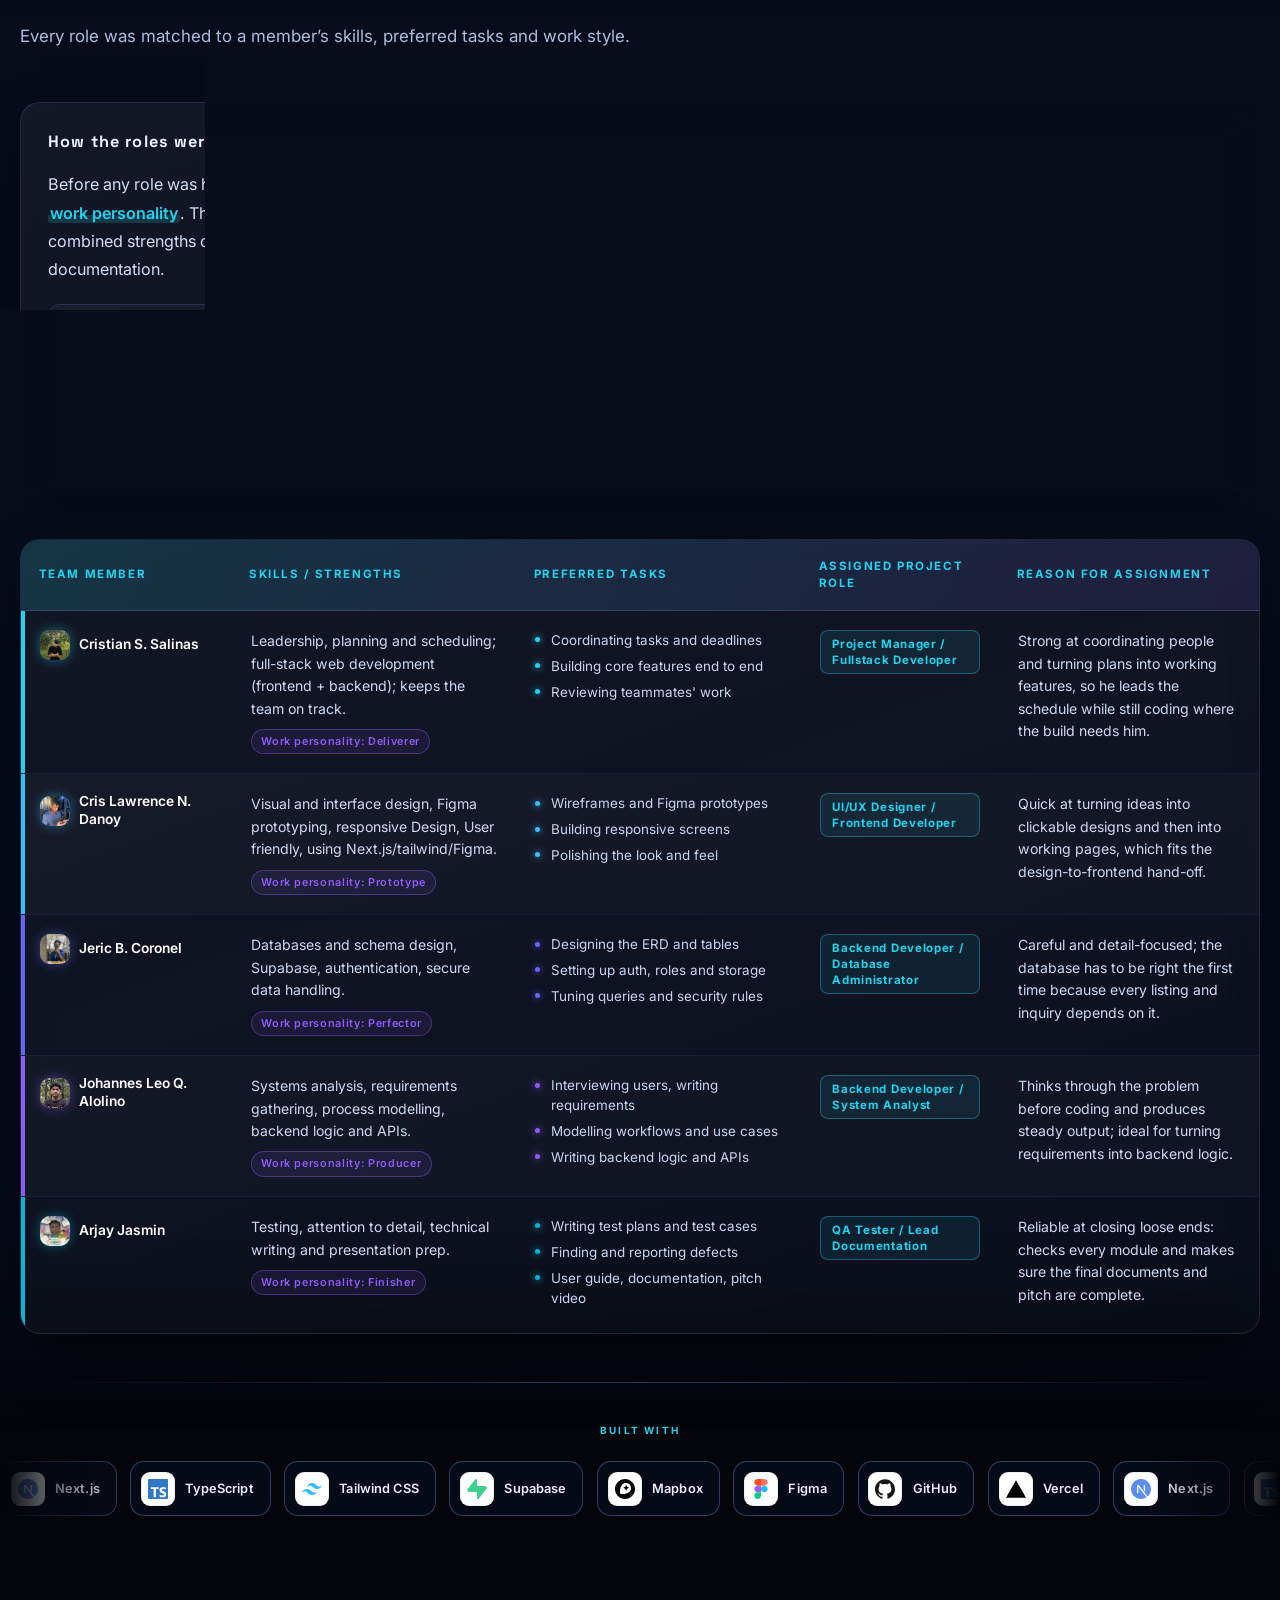
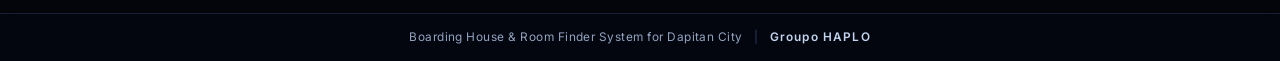
==== commit 3f1d50dc: "activity 4" ====
--- a/index.html
+++ b/index.html
@@ -30,6 +30,7 @@
         <a href="index.html" class="active">HOME</a>
         <a href="project-timeline.html">PROJECT TIMELINE</a>
         <a href="project-team.html">PROJECT TEAM</a>
+        <a href="communication-plan.html">COMMUNICATION PLAN</a>
     </nav>
 
     <div class="nav-end">
--- a/css/style.css
+++ b/css/style.css
@@ -2551,3 +2551,40 @@
 .merge-head .ph-divider { margin: 1.4rem auto 0; }
 .merge-head .poc-stats-bar { margin-top: 1.4rem; }
 
+
+/* =========================================================
+   PROJECT COMMUNICATION PLAN
+   ========================================================= */
+.cp-section { padding-bottom: 3rem; }
+.cp-sub { display: flex; align-items: center; gap: .8rem; margin: clamp(2rem, 5vw, 3rem) 0 1.1rem; font-size: clamp(1.1rem, 3.4vw, 1.45rem); line-height: 1.25; color: #fff; }
+.cp-section .cp-sub:first-child { margin-top: 0; }
+.cp-num {
+  display: inline-flex; align-items: center; justify-content: center; flex: 0 0 auto;
+  width: 2rem; height: 2rem; border-radius: 10px; font-size: .95rem; font-weight: 700;
+  background: linear-gradient(135deg, var(--cyan), #8b5cf6); color: #04121f;
+}
+.cp-table { width: 100%; table-layout: fixed; }
+.cp-table thead th, .cp-table tbody td { text-align: left; vertical-align: middle; padding: 1.1rem 1.2rem; line-height: 1.5; font-size: .92rem; min-width: 0; }
+.cp-stake thead th:nth-child(1) { width: 24%; } .cp-stake thead th:nth-child(2) { width: 28%; } .cp-stake thead th:nth-child(3) { width: 48%; }
+.cp-matrix thead th:nth-child(1) { width: 15%; } .cp-matrix thead th:nth-child(2) { width: 25%; } .cp-matrix thead th:nth-child(3) { width: 24%; } .cp-matrix thead th:nth-child(4) { width: 16%; } .cp-matrix thead th:nth-child(5) { width: 20%; }
+.cp-types thead th:nth-child(1) { width: 32%; } .cp-types thead th:nth-child(2) { width: 22%; } .cp-types thead th:nth-child(3) { width: 46%; }
+.cp-table .ade-act { display: block; margin: 0; font-size: 1rem; font-weight: 700; line-height: 1.3; }
+.cp-table .rt-tag, .cp-table .rt-role { display: inline-block; max-width: 100%; margin: 0; font-size: .8rem; line-height: 1.4; white-space: normal; }
+.cp-dot-icon { display: inline-flex; align-items: center; justify-content: center; font-size: .9rem; color: var(--c1); }
+
+/* objectives */
+.cp-obj-grid { display: grid; grid-template-columns: repeat(auto-fit, minmax(min(100%, 260px), 1fr)); gap: 1rem; }
+.cp-obj {
+  display: flex; gap: .9rem; align-items: flex-start; padding: 1.1rem 1.2rem; border-radius: 16px;
+  background: rgba(255,255,255,.035); border: 1px solid var(--stroke); box-shadow: var(--shadow);
+}
+.cp-n { flex: 0 0 auto; font-family: 'Space Grotesk', sans-serif; font-size: 1.35rem; font-weight: 700; line-height: 1.2; background: linear-gradient(120deg, var(--cyan), #8b5cf6); -webkit-background-clip: text; background-clip: text; color: transparent; }
+.cp-obj p { margin: 0; color: #d6e0f2; font-size: .93rem; line-height: 1.6; }
+
+@media (max-width: 720px) {
+  .cp-table { table-layout: auto; }
+  .cp-table tbody td { padding: .75rem 1rem; }
+}
+
+/* long hero title on the Communication Plan page: fit on small phones without cutting a word */
+.ph-title.cp-title { width: 100%; max-width: 100%; font-size: clamp(1.15rem, 6.2vw, 3.4rem); overflow-wrap: normal; word-break: normal; }
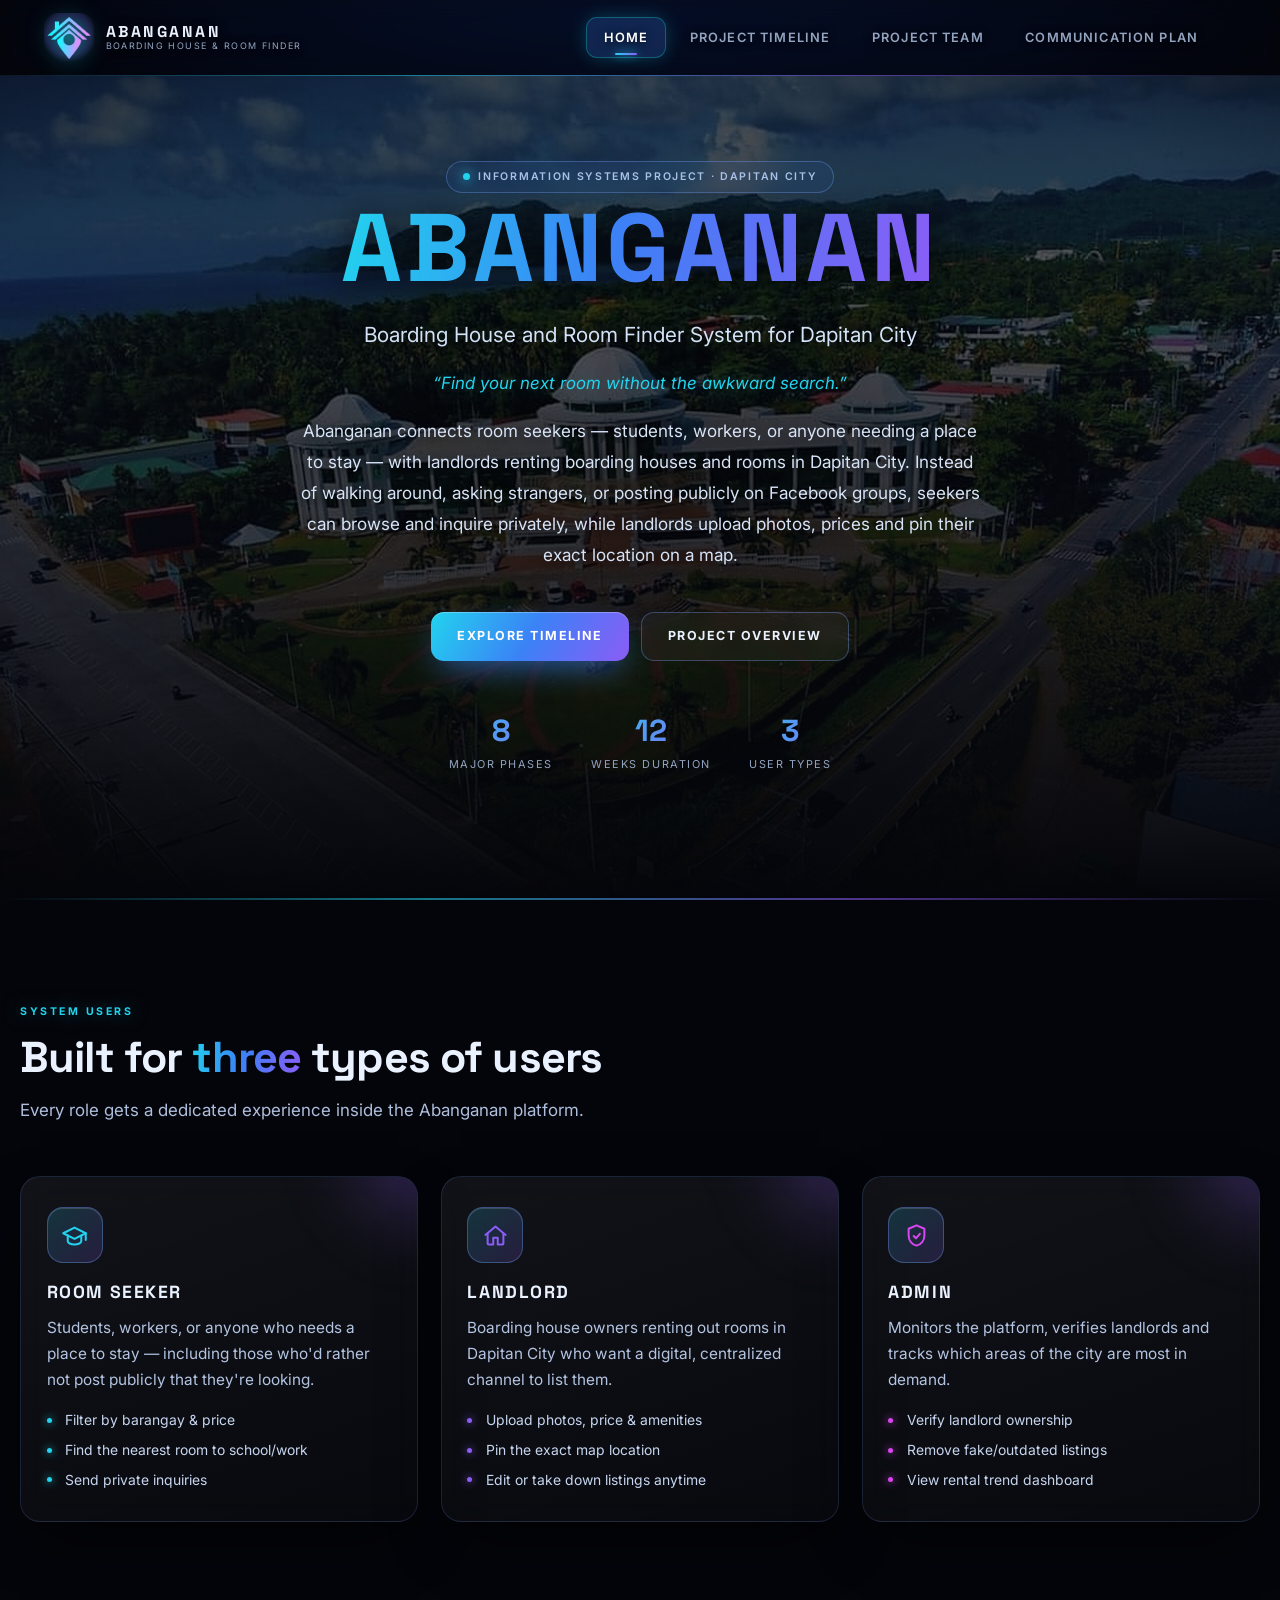
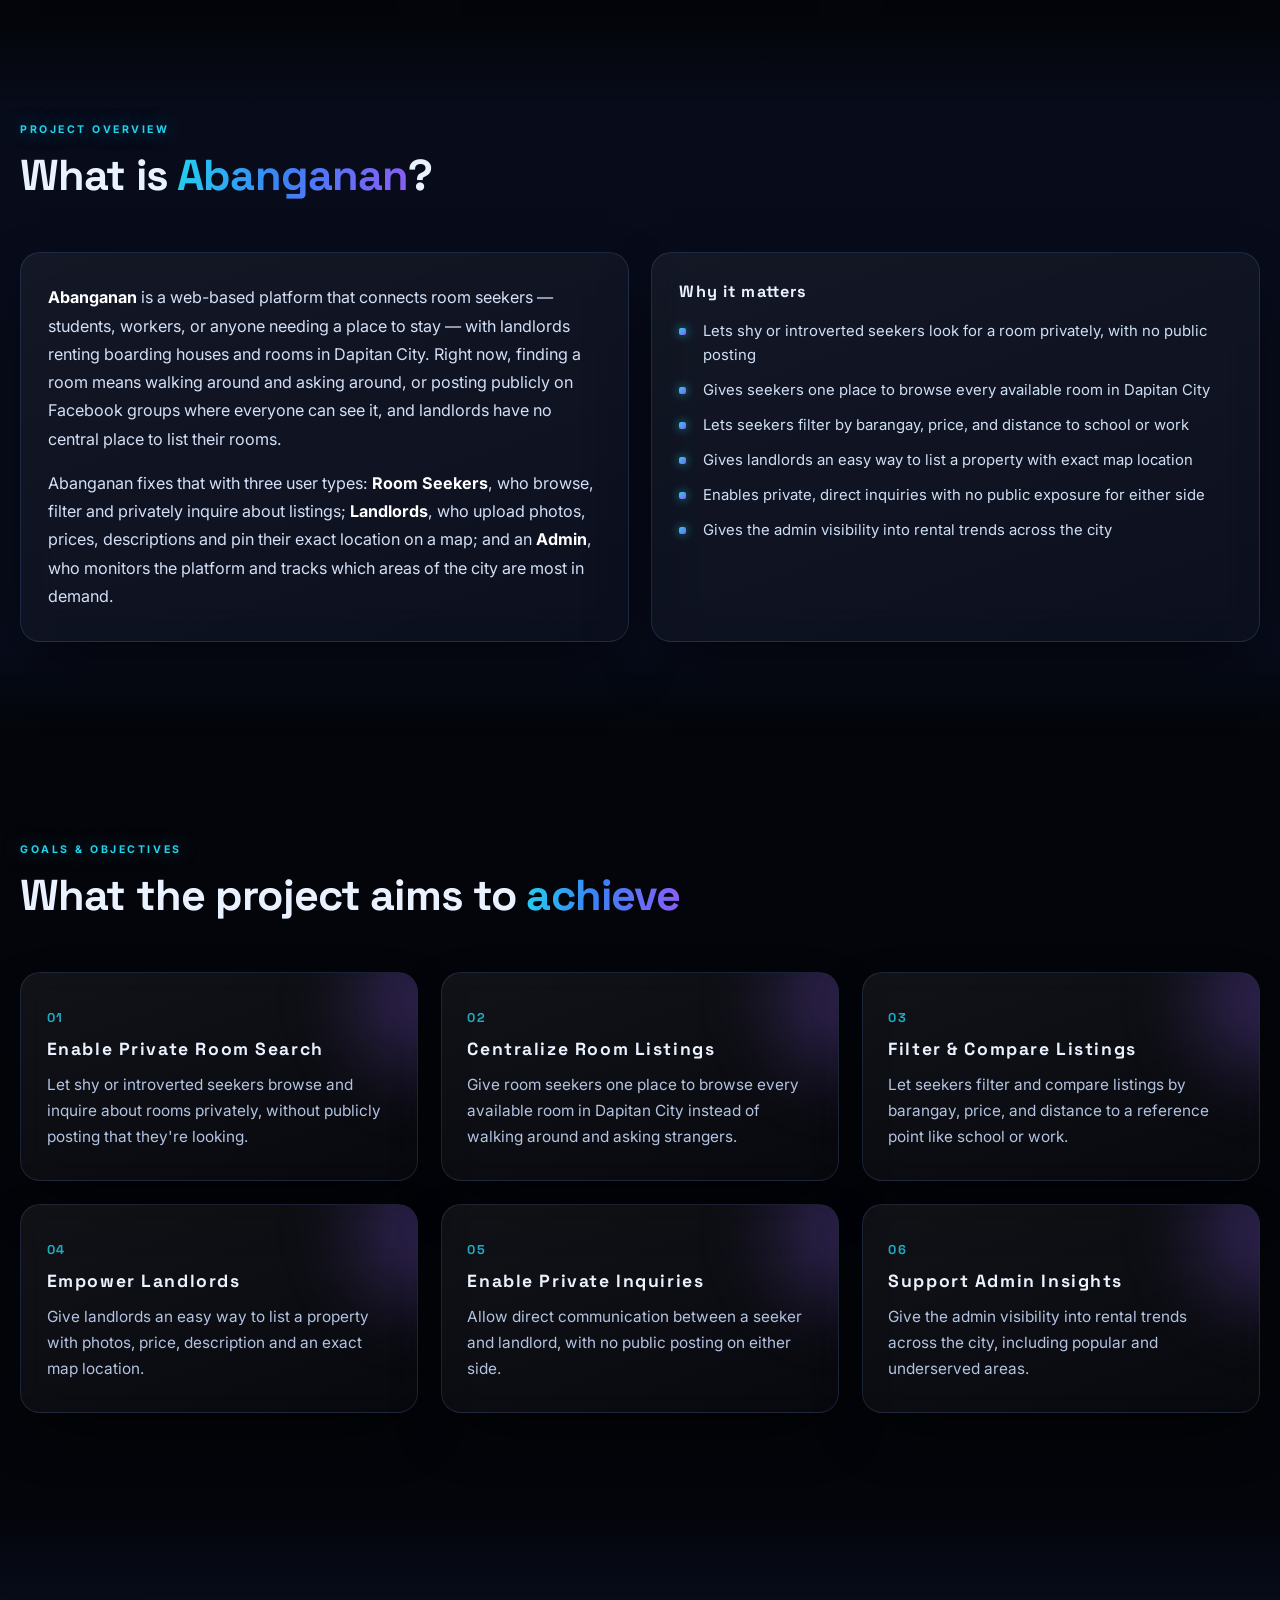
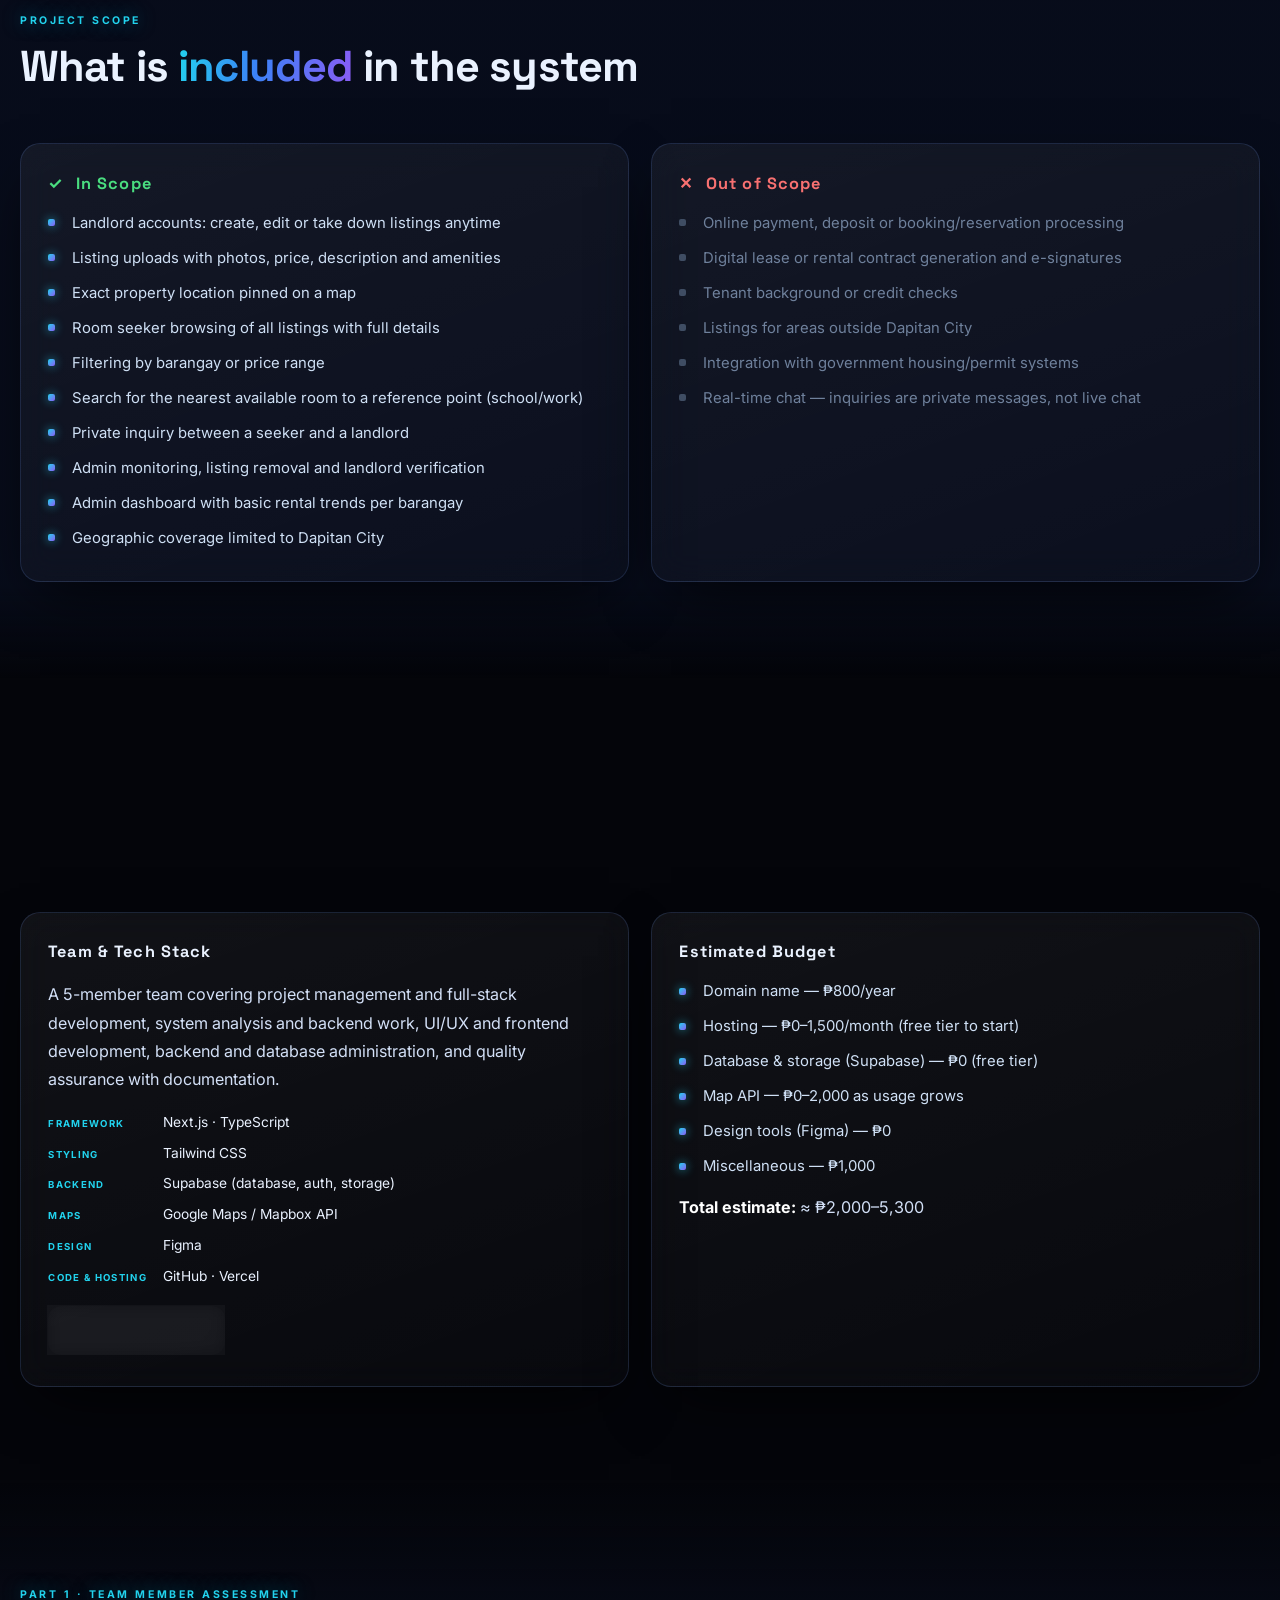
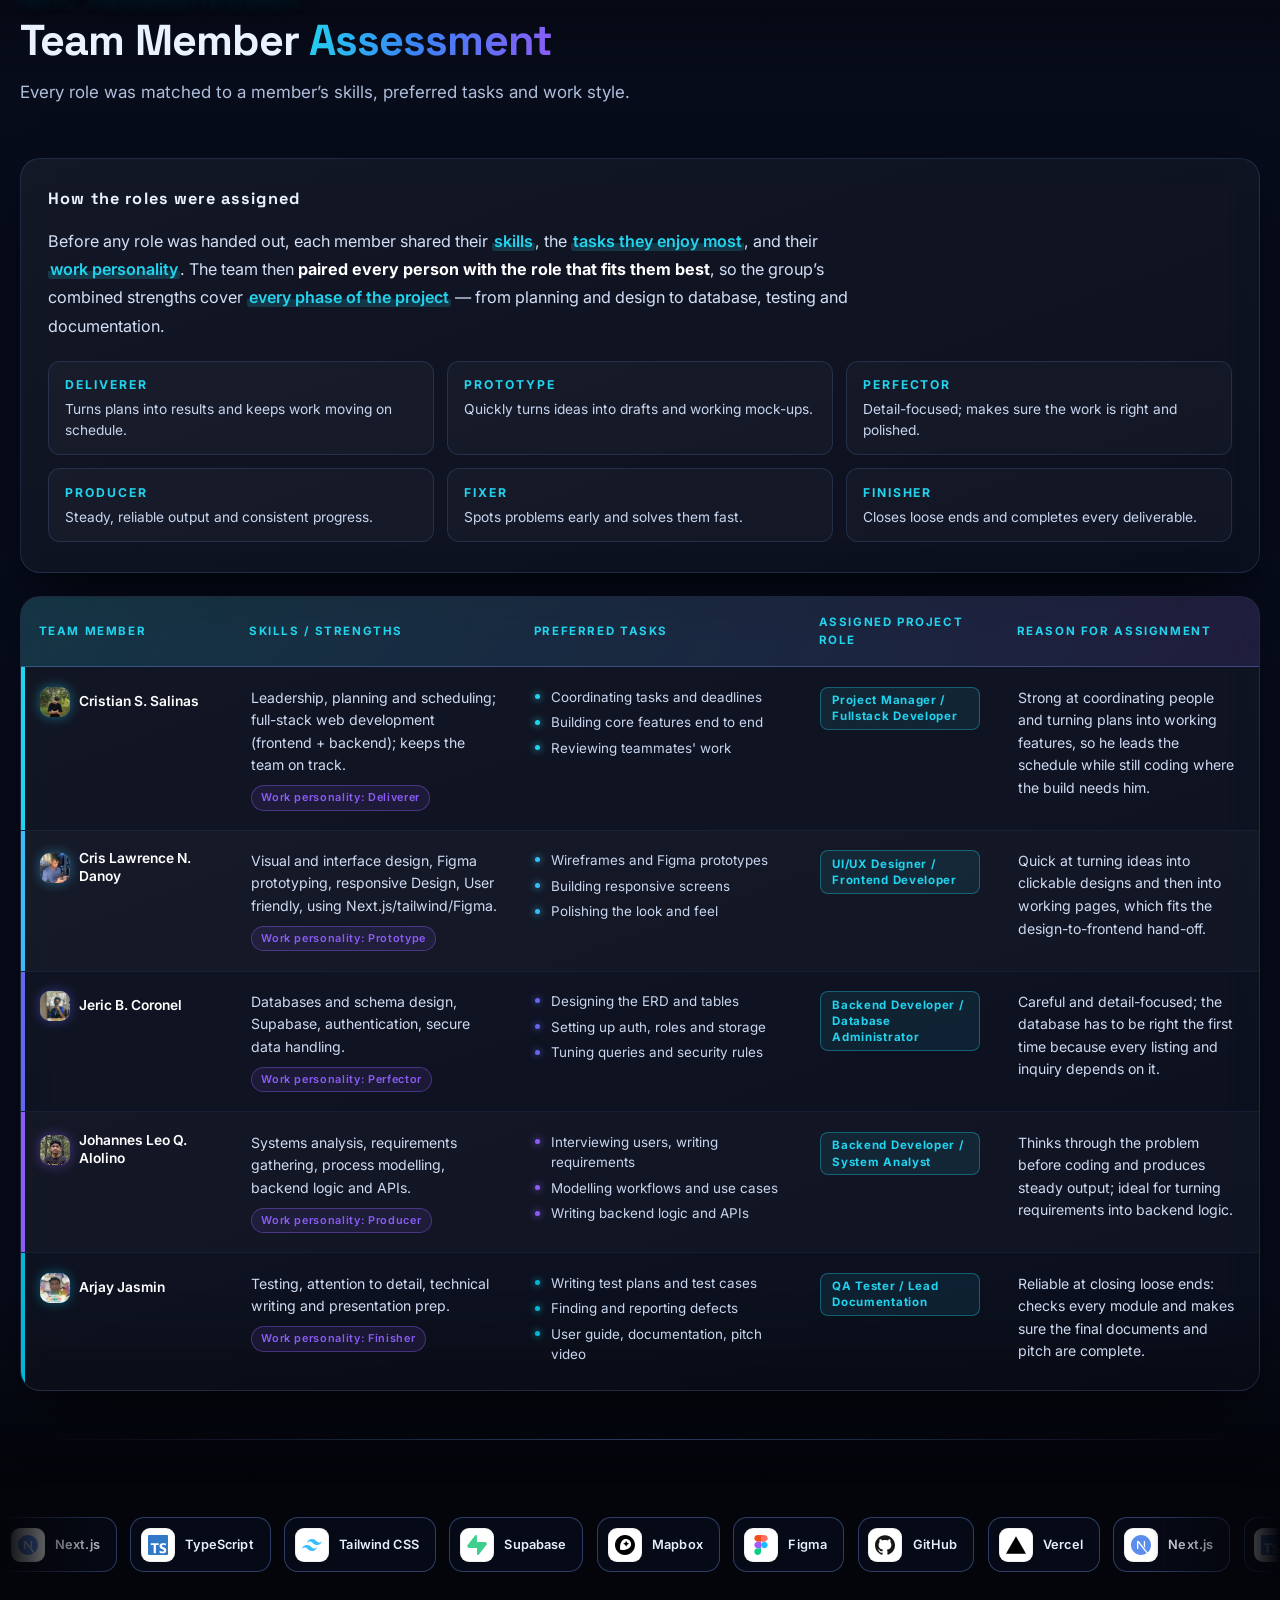
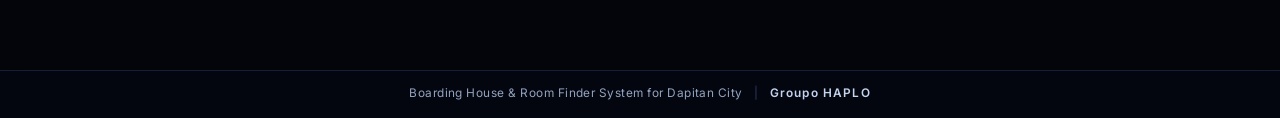
==== commit dd9363cc: "fixing 404 error" ====
--- a/index.html
+++ b/index.html
@@ -219,7 +219,7 @@
       <div class="two-col">
         <div class="glass-panel" data-reveal>
           <h4 class="panel-title">Team &amp; Tech Stack</h4>
-          <p>A 5-member team &mdash; project lead, landlord-side developer, seeker-side developer, admin/data developer, and documentation &amp; QA.</p>
+          <p>A 5-member team covering project management and full-stack development, system analysis and backend work, UI/UX and frontend development, backend and database administration, and quality assurance with documentation.</p>
           <dl class="tech-text">
             <dt>Framework</dt><dd>Next.js &middot; TypeScript</dd>
             <dt>Styling</dt><dd>Tailwind CSS</dd>
@@ -341,4 +341,4 @@
 <script src="js/techstack.js"></script>
 
 </body>
-</html>+</html>
--- a/css/style.css
+++ b/css/style.css
@@ -1207,6 +1207,12 @@
 }
 
 @media (max-width: 480px) {
+  /* Keep names and other long labels inside stacked cards on narrow phones. */
+  .glass-card, .glass-panel, .team-card, .ade-table tbody td { min-width: 0; }
+  .rt-person { min-width: 0; max-width: 100%; }
+  .rt-person > span:last-child { min-width: 0; overflow-wrap: anywhere; }
+  .ph-intro { max-width: 100%; }
+
   .home-hero .ph-title { font-size: clamp(1.9rem, 11.5vw, 3rem); letter-spacing: .01em; }
   .ph-title { font-size: clamp(1.45rem, 7.4vw, 2rem); max-width: 14ch; }
   .ph-sub { font-size: .88rem; }
@@ -2587,4 +2593,4 @@
 }
 
 /* long hero title on the Communication Plan page: fit on small phones without cutting a word */
-.ph-title.cp-title { width: 100%; max-width: 100%; font-size: clamp(1.15rem, 6.2vw, 3.4rem); overflow-wrap: normal; word-break: normal; }+.ph-title.cp-title { width: 100%; max-width: 100%; font-size: clamp(1.15rem, 6.2vw, 3.4rem); overflow-wrap: normal; word-break: normal; }
